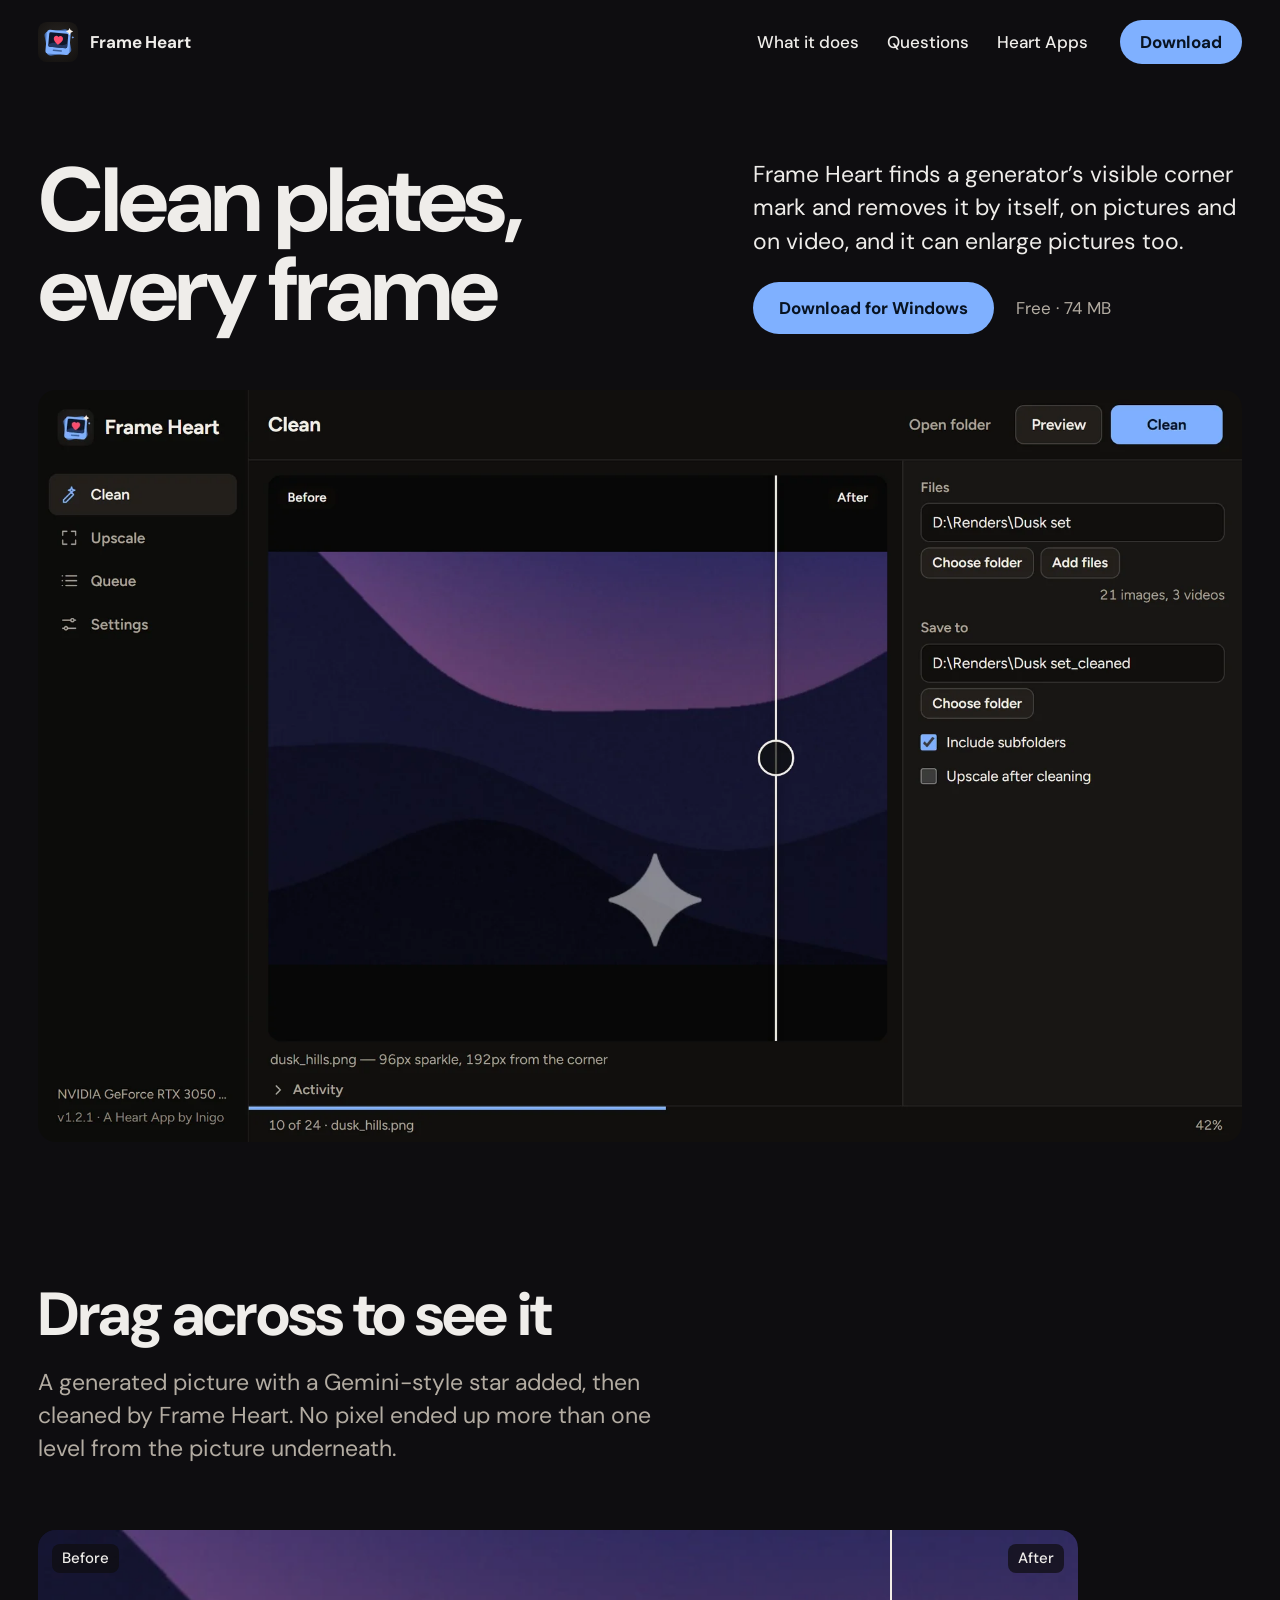
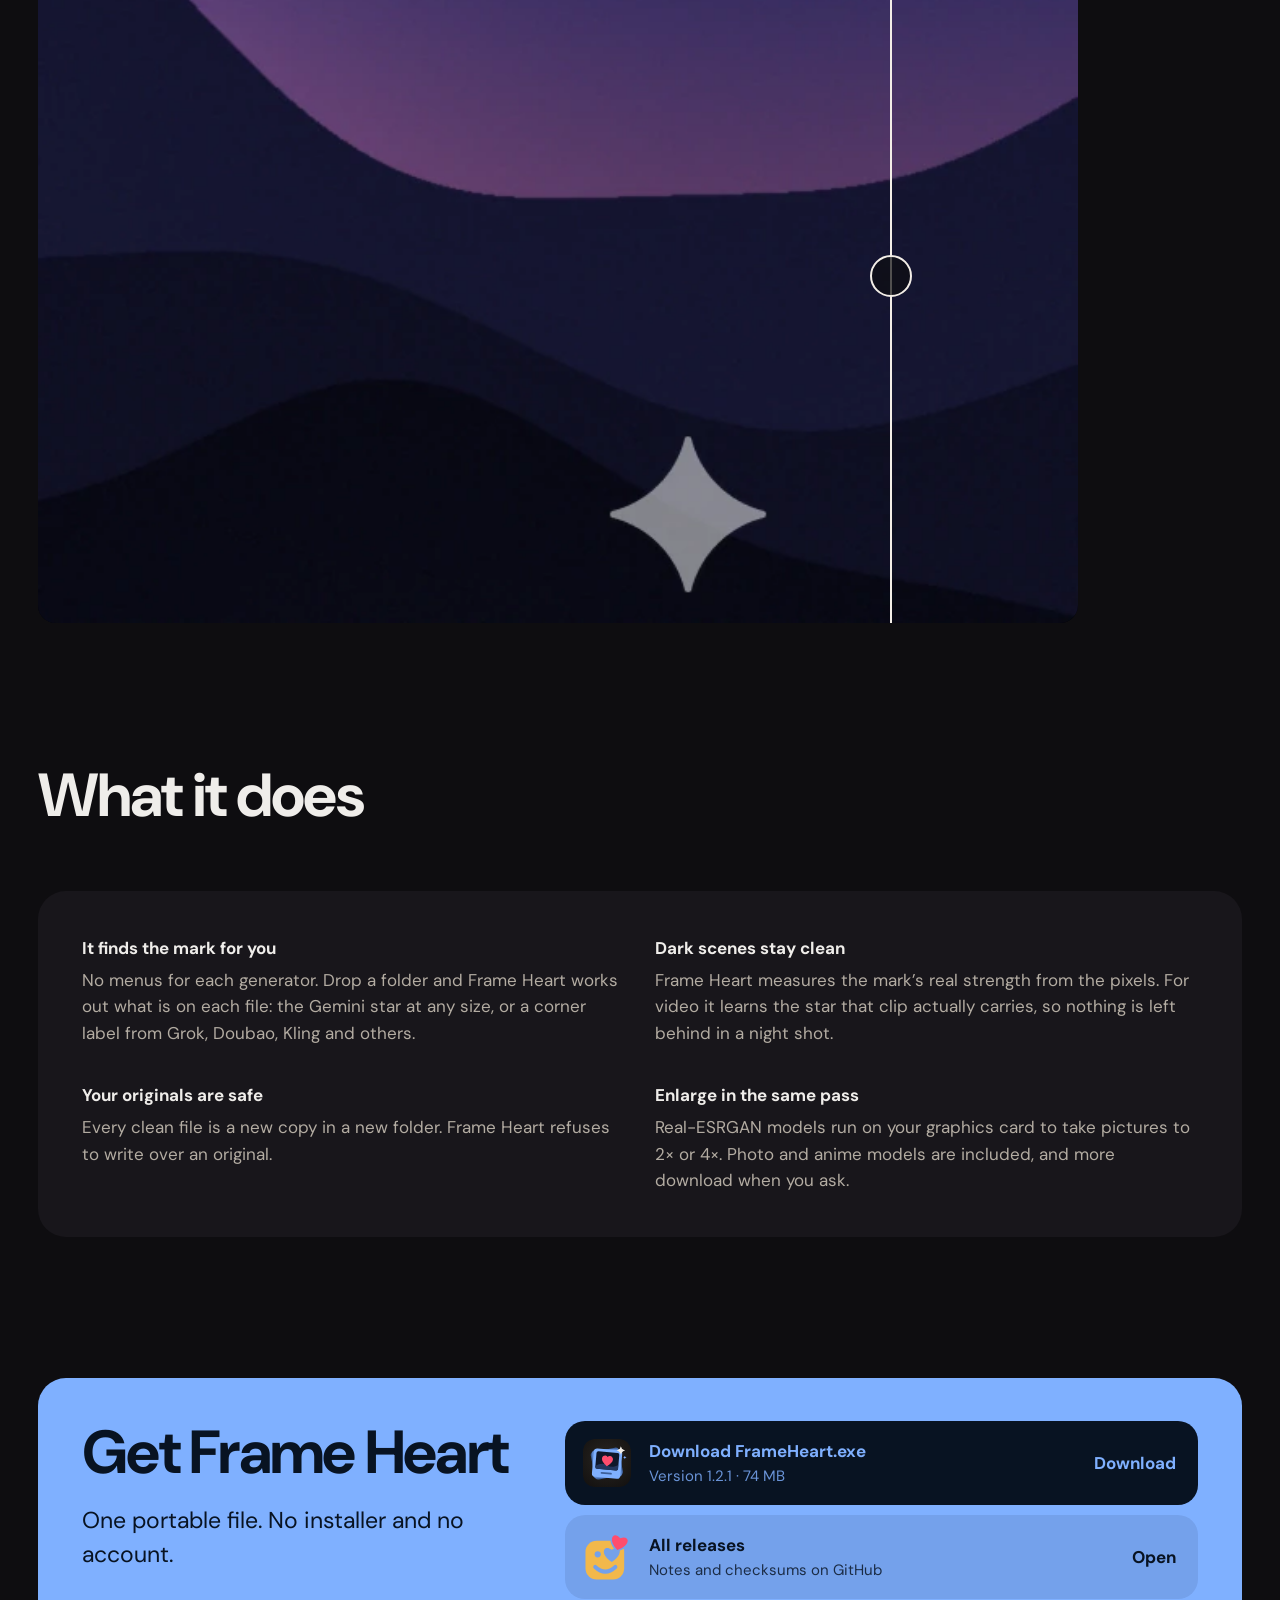
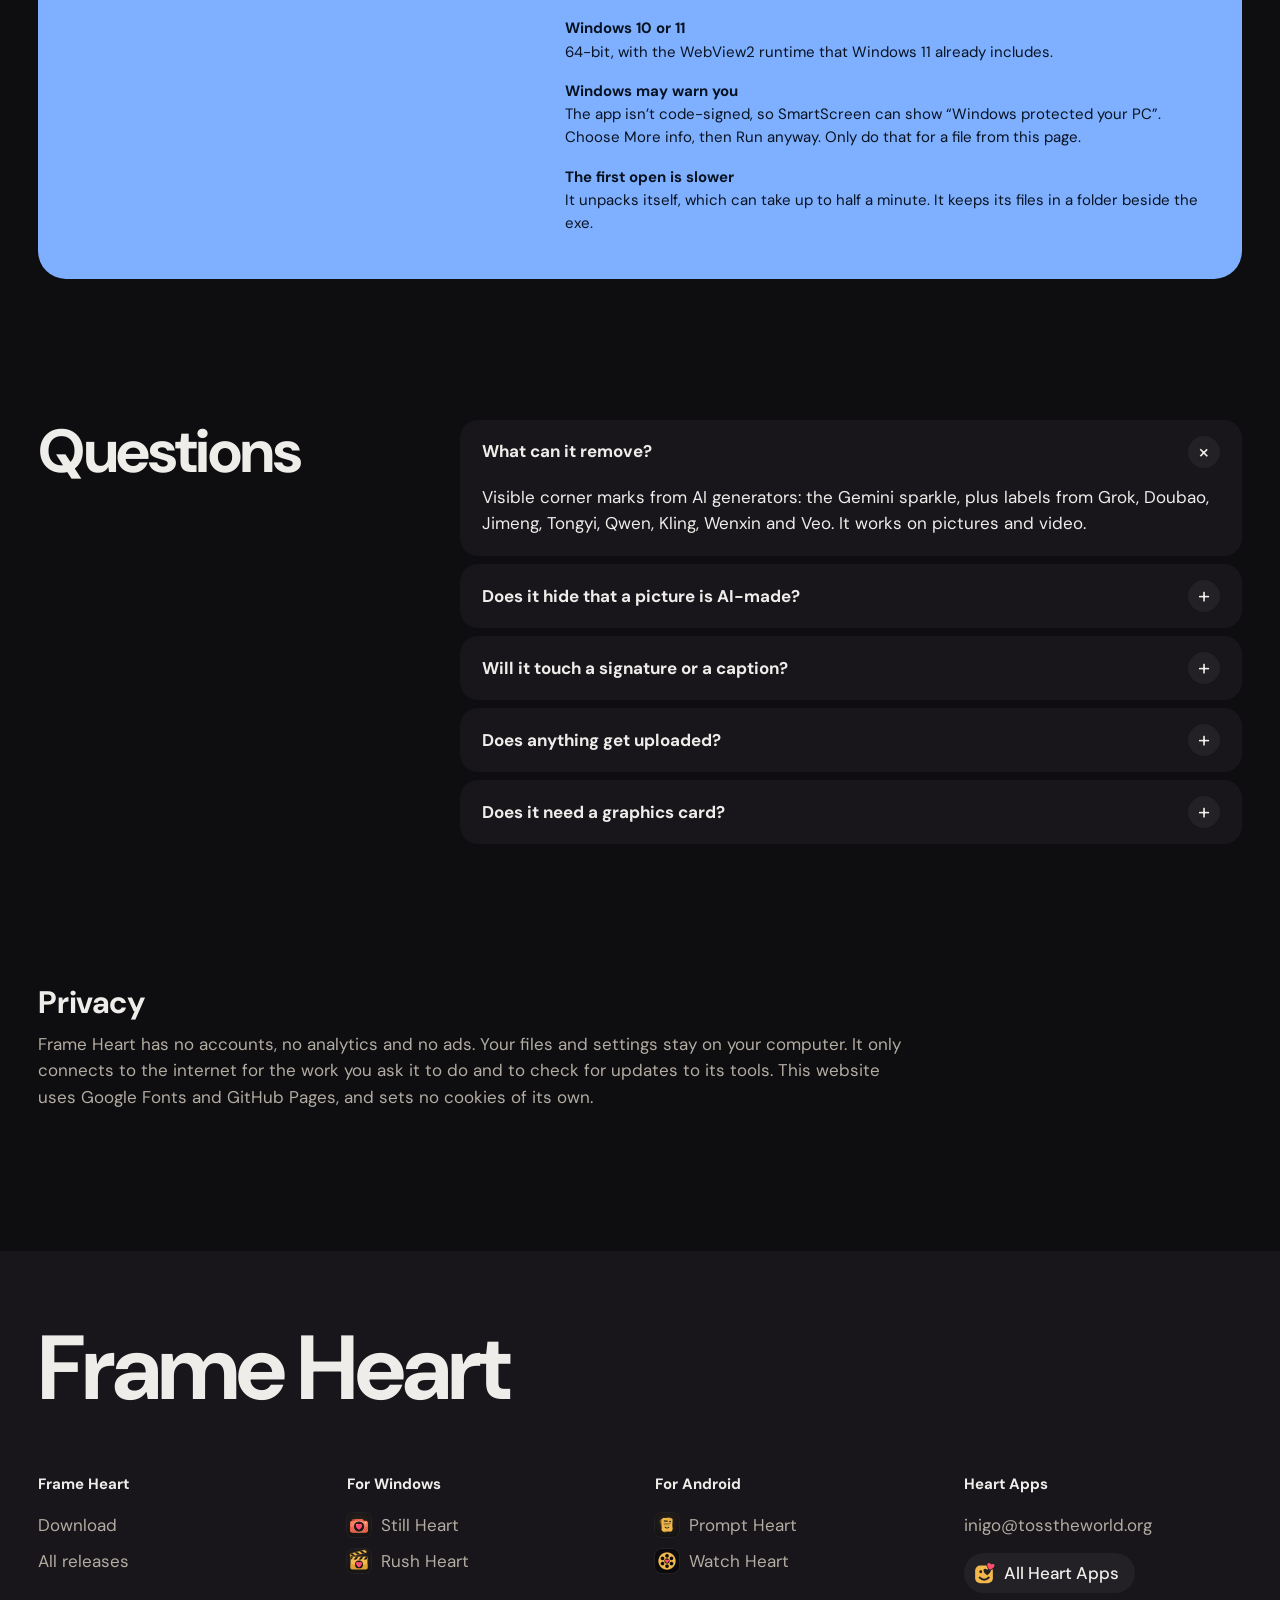
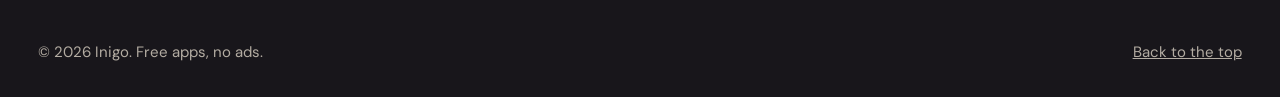
==== index.html @ e8d7b947 "Frame Heart 1.2.1" ====
<!doctype html>
<html lang="en">
<head>
  <meta charset="utf-8">
  <meta name="viewport" content="width=device-width, initial-scale=1">
  <title>Frame Heart · Removes visible corner watermarks from AI images and video.</title>
  <meta name="description" content="Clean corner watermarks off your AI pictures and video. Free for Windows.">
  <meta name="theme-color" content="#0E0D10">
  <meta property="og:title" content="Frame Heart">
  <meta property="og:description" content="Clean corner watermarks off your AI pictures and video. A free Heart App for Windows.">
  <meta property="og:image" content="https://inigo-code.github.io/frame-heart-site/assets/preview.png">
  <meta property="og:image:width" content="1200">
  <meta property="og:image:height" content="630">
  <meta name="twitter:card" content="summary_large_image">
  <link rel="icon" href="assets/frame-heart.svg" type="image/svg+xml">
  <link rel="apple-touch-icon" href="assets/icon-180.png">
  <link rel="preconnect" href="https://fonts.googleapis.com">
  <link rel="preconnect" href="https://fonts.gstatic.com" crossorigin>
  <link href="https://fonts.googleapis.com/css2?family=DM+Sans:opsz,wght@9..40,400;9..40,500;9..40,700&display=swap" rel="stylesheet">
  <link rel="stylesheet" href="heart.css">
  <link rel="stylesheet" href="theme.css">
  <script>document.documentElement.classList.add('js')</script>
</head>
<body>
<main id="top">

  <header class="bar wrap">
    <a class="brand" href="#top" aria-label="Frame Heart, back to top"><img src="assets/frame-heart.svg" width="40" height="40" alt="">Frame Heart</a>
    <nav aria-label="Sections"><a href="#features">What it does</a><a href="#questions">Questions</a><a href="https://inigo-code.github.io/">Heart Apps</a></nav>
    <a class="button button-small" href="#download">Download</a>
  </header>

  <section class="win-hero wrap" aria-labelledby="hero-title">
    <div class="win-hero-text">
      <h1 id="hero-title" class="h1" data-reveal>Clean plates,<br> every frame</h1>
      <p class="lede" data-reveal style="--i:1">Frame Heart finds a generator’s visible corner mark and removes it by itself, on pictures and on video, and it can enlarge pictures too.</p>
      <p class="actions" data-reveal style="--i:2"><a class="button" href="https://github.com/inigo-code/frame-heart-site/releases/latest/download/FrameHeart.exe">Download for Windows</a><span class="soft">Free · 74 MB</span></p>
    </div>
    <figure class="window" data-reveal style="--i:2"><img src="assets/window.webp" width="1860" height="1200" alt="The Frame Heart window: a large before and after viewer, with the file and save settings on the right."></figure>
  </section>

  <section class="section wrap" aria-labelledby="see-title">
    <div class="head">
      <h2 id="see-title" class="h2" data-reveal>Drag across to see it</h2>
      <p class="soft" data-reveal style="--i:1">A generated picture with a Gemini-style star added, then cleaned by Frame Heart. No pixel ended up more than one level from the picture underneath.</p>
    </div>
    <figure class="slider" data-reveal style="--i:2">
      <div class="compare" style="--pos: 82%">
        <img src="assets/demo-after.webp" width="1280" height="854" alt="The same corner after Frame Heart, with no star.">
        <img class="before" src="assets/demo-before.webp" width="1280" height="854" alt="A dusk landscape with a white star mark near the corner.">
        <span class="line" aria-hidden="true"></span>
        <span class="tag left">Before</span><span class="tag right">After</span>
        <input type="range" min="0" max="100" value="82" aria-label="Move between before and after">
      </div>
    </figure>
  </section>

  <section id="features" class="section wrap" aria-labelledby="features-title">
    <div class="head"><h2 id="features-title" class="h2" data-reveal>What it does</h2></div>
    <dl class="more" data-reveal><div data-reveal style="--i:0"><dt>It finds the mark for you</dt><dd>No menus for each generator. Drop a folder and Frame Heart works out what is on each file: the Gemini star at any size, or a corner label from Grok, Doubao, Kling and others.</dd></div><div data-reveal style="--i:1"><dt>Dark scenes stay clean</dt><dd>Frame Heart measures the mark’s real strength from the pixels. For video it learns the star that clip actually carries, so nothing is left behind in a night shot.</dd></div><div data-reveal style="--i:2"><dt>Your originals are safe</dt><dd>Every clean file is a new copy in a new folder. Frame Heart refuses to write over an original.</dd></div><div data-reveal style="--i:3"><dt>Enlarge in the same pass</dt><dd>Real-ESRGAN models run on your graphics card to take pictures to 2× or 4×. Photo and anime models are included, and more download when you ask.</dd></div></dl>
  </section>

  <section id="download" class="section wrap" aria-labelledby="get-title">
    <div class="get" data-reveal>
      <div class="head">
        <h2 id="get-title" class="h2">Get Frame Heart</h2>
        <p>One portable file. No installer and no account.</p>
      </div>
      <div class="ways">
        <a class="way way-main" href="https://github.com/inigo-code/frame-heart-site/releases/latest/download/FrameHeart.exe"><img src="assets/frame-heart.svg" width="48" height="48" alt=""><span><strong>Download FrameHeart.exe</strong><span>Version 1.2.1 · 74 MB</span></span><span class="go">Download</span></a>
        <a class="way" href="https://github.com/inigo-code/frame-heart-site/releases"><img src="assets/heart-apps.svg" width="48" height="48" alt=""><span><strong>All releases</strong><span>Notes and checksums on GitHub</span></span><span class="go">Open</span></a>
        <div class="notes">
          <p><strong>Windows 10 or 11</strong>64-bit, with the WebView2 runtime that Windows 11 already includes.</p>
          <p><strong>Windows may warn you</strong>The app isn’t code-signed, so SmartScreen can show “Windows protected your PC”. Choose More info, then Run anyway. Only do that for a file from this page.</p>
          <p><strong>The first open is slower</strong>It unpacks itself, which can take up to half a minute. It keeps its files in a folder beside the exe.</p>
        </div>
      </div>
    </div>
  </section>

  <section id="questions" class="section wrap" aria-labelledby="faq-title">
    <div class="faq">
      <div class="head"><h2 id="faq-title" class="h2" data-reveal>Questions</h2></div>
      <div class="faq-list" data-reveal style="--i:1"><details name="faq" open><summary>What can it remove?</summary><p>Visible corner marks from AI generators: the Gemini sparkle, plus labels from Grok, Doubao, Jimeng, Tongyi, Qwen, Kling, Wenxin and Veo. It works on pictures and video.</p></details><details name="faq"><summary>Does it hide that a picture is AI-made?</summary><p>No. It removes the visible mark only. Invisible marks such as SynthID stay in the file. Please use Frame Heart on work you made or have the right to edit, and be open about AI work where that matters.</p></details><details name="faq"><summary>Will it touch a signature or a caption?</summary><p>It looks for see-through labels placed tight in a corner. Solid text, and text further in, is left alone. Very occasionally a label can be missed, or a see-through signature in the corner can look like one, so check your files with Preview.</p></details><details name="faq"><summary>Does anything get uploaded?</summary><p>No. Everything runs on your computer. Frame Heart only goes online when you ask it to download a model or FFmpeg.</p></details><details name="faq"><summary>Does it need a graphics card?</summary><p>Removing a mark doesn’t. Upscaling is much faster with one, and it can run on the processor if you choose CPU in Settings.</p></details></div>
    </div>
  </section>

  <section class="section wrap privacy" aria-labelledby="privacy-title">
    <h2 id="privacy-title" class="h3" data-reveal>Privacy</h2>
    <p class="soft" data-reveal style="--i:1">Frame Heart has no accounts, no analytics and no ads. Your files and settings stay on your computer. It only connects to the internet for the work you ask it to do and to check for updates to its tools. This website uses Google Fonts and GitHub Pages, and sets no cookies of its own.</p>
  </section>
</main>

<footer class="foot">
  <div class="wrap">
    <p class="foot-name" aria-hidden="true">Frame Heart</p>
    <div class="foot-cols">
      <nav aria-label="Frame Heart"><h2>Frame Heart</h2><a href="https://github.com/inigo-code/frame-heart-site/releases/latest/download/FrameHeart.exe">Download</a><a href="https://github.com/inigo-code/frame-heart-site/releases">All releases</a></nav>
      <nav aria-label="For Windows"><h2>For Windows</h2><a class="to-app" href="https://inigo-code.github.io/still-heart-site/"><img src="assets/still-heart.svg" width="24" height="24" alt="">Still Heart</a><a class="to-app" href="https://inigo-code.github.io/rush-heart-site/"><img src="assets/rush-heart.svg" width="24" height="24" alt="">Rush Heart</a></nav>
      <nav aria-label="For Android"><h2>For Android</h2><a class="to-app" href="https://inigo-code.github.io/prompt-heart-site/"><img src="assets/prompt-heart.png" width="24" height="24" alt="">Prompt Heart</a><a class="to-app" href="https://inigo-code.github.io/watch-heart-site/"><img src="assets/watch-heart.png" width="24" height="24" alt="">Watch Heart</a></nav>
      <nav aria-label="Heart Apps"><h2>Heart Apps</h2><a href="mailto:inigo@tosstheworld.org?subject=Frame%20Heart">inigo@tosstheworld.org</a><a class="to-home" href="https://inigo-code.github.io/"><img src="assets/heart-apps.svg" width="22" height="22" alt="">All Heart Apps</a></nav>
    </div>
    <div class="foot-last"><p>© 2026 Inigo. Free apps, no ads.</p><a href="#top">Back to the top</a></div>
  </div>
</footer>

<script src="heart.js" defer></script>
<script src="site.js" defer></script>
</body>
</html>
---- heart.css ----
/* Heart: the shared layout of the Heart Apps sites. Each site sets its own colours and faces in
   its theme file; everything here reads only the tokens below. */

:root {
  --bg: #0E0D10;
  --surface: #18161B;
  --surface-2: #232026;
  --ink: #EFEDEA;
  --muted: #B3ACA2;
  --accent: #F2B84B;
  --accent-ink: #121110;
  --accent-hover: #F6C76E;
  --field: var(--accent);
  --field-ink: var(--accent-ink);
  --font-display: 'DM Sans', system-ui, sans-serif;
  --font-text: 'DM Sans', system-ui, sans-serif;
  --display-weight: 700;
  --display-track: -0.035em;
  --display-case: none;
  --s-small: 0.9375rem;
  --s-body: 1.0625rem;
  --s-lede: clamp(1.1875rem, 1rem + 0.6vw, 1.4375rem);
  --s-head: clamp(1.5rem, 1.15rem + 1vw, 2rem);
  --s-h2: clamp(2.25rem, 1.4rem + 3vw, 4rem);
  --s-h1: clamp(2.75rem, 1.2rem + 5.6vw, 6.25rem);
  --margin: clamp(1rem, 3vw, 2.5rem);
  --max: 1240px;
  --gap: clamp(1rem, 2.4vw, 2rem);
  --section: clamp(6rem, 11vw, 10rem);
  --radius: 28px;
  --ease-out: cubic-bezier(0.22, 1, 0.36, 1);
}

*, *::before, *::after { box-sizing: border-box; }
html { -webkit-text-size-adjust: 100%; scroll-behavior: smooth; scroll-padding-top: 24px; }
body { margin: 0; background: var(--bg); color: var(--ink); font: 400 var(--s-body)/1.55 var(--font-text); -webkit-font-smoothing: antialiased; text-rendering: optimizeLegibility; }
img { display: block; max-width: 100%; height: auto; }
a { color: inherit; }
h1, h2, h3, p, ul, ol, dl, dd, figure { margin: 0; }
ul, ol { padding: 0; list-style: none; }
button { font: inherit; color: inherit; background: none; border: 0; padding: 0; cursor: pointer; }
:focus-visible { outline: 3px solid var(--accent); outline-offset: 3px; border-radius: 6px; }
::selection { background: var(--accent); color: var(--accent-ink); }
.nums { font-variant-numeric: tabular-nums; }
.visually-hidden { position: absolute; width: 1px; height: 1px; overflow: hidden; clip-path: inset(50%); white-space: nowrap; }

.wrap { width: 100%; max-width: calc(var(--max) + 2 * var(--margin)); margin-inline: auto; padding-inline: var(--margin); }
.section { padding-block: var(--section) 0; }

/* ---------- type ---------- */
.h1, .h2, .h3 { font-family: var(--font-display); font-weight: var(--display-weight); text-transform: var(--display-case); text-wrap: balance; }
.h1 { font-size: var(--s-h1); line-height: 0.98; letter-spacing: var(--display-track); }
.h2 { font-size: var(--s-h2); line-height: 1.04; letter-spacing: calc(var(--display-track) * 0.8); }
.h3 { font-size: var(--s-head); line-height: 1.15; letter-spacing: calc(var(--display-track) * 0.4); }
.lede { font-size: var(--s-lede); line-height: 1.45; max-width: 34ch; }
.soft { color: var(--muted); }
.copy p + p { margin-top: 0.9em; }
.head { display: grid; gap: 20px; max-width: 46rem; margin-bottom: clamp(2.5rem, 5vw, 4rem); }
.head p { font-size: var(--s-lede); line-height: 1.45; max-width: 40ch; }

/* ---------- controls ---------- */
.button { display: inline-flex; align-items: center; justify-content: center; gap: 10px; min-height: 52px; padding: 0 26px; border-radius: 999px; background: var(--accent); color: var(--accent-ink); font-weight: 700; text-decoration: none; transition: transform 140ms var(--ease-out), background-color 180ms ease; }
.button:active { transform: scale(0.96); }
.button-tone { background: var(--surface-2); color: var(--ink); }
.button-small { min-height: 44px; padding: 0 20px; }
.link { text-decoration: underline; text-decoration-thickness: 2px; text-underline-offset: 0.22em; text-decoration-color: color-mix(in srgb, currentColor 35%, transparent); transition: text-decoration-color 180ms ease; }
@media (hover: hover) and (pointer: fine) {
  .button:hover { background: var(--accent-hover); }
  .button-tone:hover { background: color-mix(in srgb, var(--surface-2) 70%, var(--ink) 12%); }
  .link:hover { text-decoration-color: currentColor; }
}
.actions { display: flex; flex-wrap: wrap; align-items: center; gap: 14px 22px; }

/* ---------- the bar ---------- */
.bar { display: flex; align-items: center; gap: 24px; min-height: 84px; }
.brand { display: inline-flex; align-items: center; gap: 12px; font-family: var(--font-display); font-weight: var(--display-weight); font-size: var(--s-body); text-transform: var(--display-case); text-decoration: none; letter-spacing: -0.01em; }
.brand img { width: 40px; height: 40px; border-radius: 11px; }
.bar nav { display: flex; gap: 28px; margin-left: auto; }
.bar nav + .button { margin-left: 8px; }
.bar nav a { text-decoration: none; font-weight: 500; transition: color 180ms ease; }
.bar nav a:hover { color: var(--accent); }

/* ---------- the hero ---------- */
.hero { display: grid; grid-template-columns: minmax(0, 7fr) minmax(0, 5fr); gap: var(--gap); align-items: center; padding-block: clamp(2rem, 6vw, 5rem) 0; }
.hero-text { display: grid; gap: 32px; align-content: center; }
.hero-text .lede { max-width: 30ch; }
.facts { display: flex; flex-wrap: wrap; gap: 6px 22px; color: var(--muted); font-size: var(--s-small); }
.facts li { display: inline-flex; align-items: center; gap: 8px; }
.facts li::before { content: ''; width: 7px; height: 7px; border-radius: 50%; background: var(--accent); }
.hero-media { display: grid; justify-items: center; }

/* A phone: the screen in a plain bezel, a step in tone, no shadow. */
.phone { width: min(100%, 310px); padding: 10px; border-radius: 46px; background: var(--surface-2); }
.phone img { width: 100%; border-radius: 37px; background: var(--surface); }
.hero .phone { width: min(100%, 360px); }

/* ---------- feature rows: words on one side, one screen on the other ---------- */
.rows { display: grid; gap: clamp(4rem, 9vw, 8rem); }
.row { display: grid; grid-template-columns: minmax(0, 1fr) minmax(0, 1fr); gap: var(--gap); align-items: center; }
.row-media { display: grid; justify-items: center; padding-block: clamp(2rem, 4vw, 3.5rem); border-radius: var(--radius); background: var(--surface); }
.row:nth-child(even) .row-media { order: -1; }
.row-text { display: grid; gap: 22px; max-width: 32rem; }
.row:nth-child(odd) .row-text { padding-right: clamp(0px, 3vw, 3rem); }
.row:nth-child(even) .row-text { justify-self: end; }
.ticks { display: grid; gap: 10px; }
.ticks li { position: relative; padding-left: 30px; }
.ticks li::before { content: ''; position: absolute; left: 2px; top: 0.42em; width: 14px; height: 8px; border-left: 2.5px solid var(--accent); border-bottom: 2.5px solid var(--accent); transform: rotate(-45deg); }

/* ---------- everything else: a plain list in columns ---------- */
.more { display: grid; grid-template-columns: repeat(3, minmax(0, 1fr)); gap: 36px var(--gap); padding: clamp(2rem, 3.4vw, 3rem); border-radius: var(--radius); background: var(--surface); }
.more div { display: grid; gap: 6px; align-content: start; }
.more dt { font-weight: 700; }
.more dd { color: var(--muted); }

/* ---------- get it: the one field of colour ---------- */
.get { display: grid; grid-template-columns: minmax(0, 5fr) minmax(0, 7fr); gap: var(--gap); padding: clamp(2rem, 3.4vw, 3rem); border-radius: var(--radius); background: var(--field); color: var(--field-ink); }
.get .head { margin: 0; align-content: start; }
.get .head p { color: inherit; }
.ways { display: grid; gap: 10px; align-content: start; }
.way { display: grid; grid-template-columns: 48px minmax(0, 1fr) auto; gap: 18px; align-items: center; min-height: 84px; padding: 14px 22px 14px 18px; border-radius: 20px; background: color-mix(in srgb, var(--field-ink) 9%, transparent); text-decoration: none; transition: background-color 180ms ease, transform 140ms var(--ease-out); }
.way:active { transform: scale(0.985); }
.way img { width: 48px; height: 48px; border-radius: 12px; }
.way strong { display: block; }
.way span span { display: block; font-size: var(--s-small); opacity: 0.82; }
.way .go { font-weight: 700; white-space: nowrap; }
.way-main { background: var(--field-ink); color: var(--field); }
@media (hover: hover) and (pointer: fine) {
  .way:hover { background: color-mix(in srgb, var(--field-ink) 16%, transparent); }
  .way-main:hover { background: color-mix(in srgb, var(--field-ink) 88%, var(--field)); }
}

/* ---------- questions ---------- */
.faq { display: grid; grid-template-columns: minmax(0, 4fr) minmax(0, 8fr); gap: var(--gap); }
.faq .head { align-content: start; margin: 0; }
.faq-list { display: grid; gap: 8px; }
.faq-list details { border-radius: 18px; background: var(--surface); transition: background-color 180ms ease; }
.faq-list summary { display: flex; justify-content: space-between; align-items: center; gap: 16px; min-height: 64px; padding: 16px 22px; font-weight: 700; cursor: pointer; list-style: none; }
.faq-list summary::-webkit-details-marker { display: none; }
.faq-list summary::after { content: '+'; flex: none; display: grid; place-items: center; width: 32px; height: 32px; border-radius: 50%; background: var(--surface-2); font-weight: 400; font-size: 1.375rem; line-height: 1; transition: transform 240ms var(--ease-out); }
.faq-list details[open] summary::after { transform: rotate(45deg); }
.faq-list details p { padding: 0 22px 20px; max-width: 72ch; }
@media (hover: hover) and (pointer: fine) { .faq-list details:not([open]):hover { background: var(--surface-2); } }

/* ---------- note from the maker ---------- */
.note { display: grid; grid-template-columns: minmax(0, 4fr) minmax(0, 8fr); gap: var(--gap); }
.note .copy { font-size: var(--s-lede); line-height: 1.5; max-width: 40ch; }
.note .actions { margin-top: 28px; }

/* ---------- footer ---------- */
.foot { margin-top: var(--section); padding-block: clamp(3rem, 6vw, 5rem) 32px; background: var(--surface); }
.foot-name { font-family: var(--font-display); font-weight: var(--display-weight); text-transform: var(--display-case); font-size: var(--s-h1); line-height: 0.9; letter-spacing: var(--display-track); white-space: nowrap; }
.foot-cols { display: grid; grid-template-columns: repeat(4, minmax(0, 1fr)); gap: 28px var(--gap); margin-top: clamp(2.5rem, 5vw, 4rem); }
.foot-cols h2 { font-size: var(--s-small); font-weight: 700; margin-bottom: 10px; }
.foot-cols a { display: block; overflow-wrap: anywhere; padding-block: 5px; text-decoration: none; color: var(--muted); transition: color 180ms ease; }
.foot-cols a:hover { color: var(--ink); }
/* Links to the other apps carry their icons. The link home to Heart Apps is a chip, its mark and name on one line. */
.foot-cols .to-app { display: flex; align-items: center; gap: 10px; }
/* The icons are dark tiles; the ring keeps their edge visible on a dark footer. */
.foot-cols .to-app img { flex: none; width: 24px; height: 24px; border-radius: 7px; box-shadow: 0 0 0 1px var(--surface-2); }
.foot-cols .to-home { display: inline-flex; align-items: center; gap: 8px; margin-top: 10px; padding: 7px 16px 7px 10px; border-radius: 999px; background: var(--surface-2); color: var(--ink); font-weight: 500; white-space: nowrap; }
.foot-cols .to-home img { flex: none; width: 22px; height: 22px; }
.foot-last { display: flex; flex-wrap: wrap; justify-content: space-between; gap: 12px; margin-top: 48px; color: var(--muted); font-size: var(--s-small); }

/* ---------- entrance: each part rises once as it arrives; nothing waits on the script ---------- */
.js [data-reveal] { opacity: 0; transform: translateY(24px); transition: opacity 700ms var(--ease-out), transform 700ms var(--ease-out); transition-delay: calc(var(--i, 0) * 80ms); }
.js [data-reveal].is-in { opacity: 1; transform: none; }
.phone img { transition: transform 900ms var(--ease-out); }
.js .phone[data-reveal] img { transform: scale(1.04); }
.js .phone[data-reveal].is-in img { transform: none; }
@media (prefers-reduced-motion: reduce) {
  html { scroll-behavior: auto; }
  .js [data-reveal], .js .phone[data-reveal] img { opacity: 1; transform: none; transition: none; }
  .button, .way { transition: none; }
}

/* ---------- tablet ---------- */
@media (max-width: 960px) {
  .hero { grid-template-columns: minmax(0, 1fr) minmax(0, 0.8fr); }
  .more { grid-template-columns: repeat(2, minmax(0, 1fr)); }
  .get, .faq, .note { grid-template-columns: 1fr; gap: 32px; }
  .foot-cols { grid-template-columns: repeat(2, minmax(0, 1fr)); }
}

/* ---------- phone: its own composition, one column ---------- */
@media (max-width: 680px) {
  .bar { min-height: 68px; gap: 12px; }
  .bar nav { display: none; }
  .bar .button { margin-left: auto; }
  .hero { grid-template-columns: 1fr; gap: 48px; padding-top: 16px; }
  .hero-text { gap: 24px; }
  .hero .phone { width: min(78%, 320px); }
  .row { grid-template-columns: 1fr; gap: 28px; }
  .row .row-media, .row:nth-child(even) .row-media { order: 0; }
  .row:nth-child(even) .row-text { justify-self: start; }
  .row-text { padding: 0 !important; }
  .row .phone { width: min(74%, 290px); }
  .more { grid-template-columns: 1fr; gap: 24px; padding: 28px 22px; }
  .get { padding: 28px 18px; }
  .way { grid-template-columns: 40px minmax(0, 1fr); padding: 14px 16px; }
  .way img { width: 40px; height: 40px; }
  .way .go { display: none; }
  .foot-cols { grid-template-columns: 1fr; }
}
---- theme.css ----
/* Frame Heart: a Heart App for Windows. The layout is heart.css; this adds the colour and the window. */
:root { --accent: #7fb0ff; --accent-ink: #081322; --accent-hover: #a2c6ff; --field: #7fb0ff; --field-ink: #081322; }
.brand img { border-radius: 0; }
.win-hero { display: grid; gap: clamp(2rem, 5vw, 3.5rem); padding-block: clamp(2rem, 6vw, 4.5rem) 0; }
.win-hero-text { display: grid; grid-template-columns: minmax(0, 7fr) minmax(0, 5fr); gap: 22px var(--gap); align-items: end; }
.win-hero-text .h1 { grid-row: span 2; }
.win-hero-text .lede { max-width: 34ch; }
.window { overflow: hidden; border-radius: 18px; background: var(--surface-2); }
.window img { width: 100%; }
.more { grid-template-columns: repeat(2, minmax(0, 1fr)); }
.slider { max-width: 1040px; }
.compare { position: relative; overflow: hidden; border-radius: 18px; aspect-ratio: 3 / 2; background: #000; touch-action: pan-y; }
.compare img { position: absolute; inset: 0; width: 100%; height: 100%; object-fit: cover; }
.compare .before { clip-path: inset(0 calc(100% - var(--pos)) 0 0); }
.compare .line { position: absolute; top: 0; bottom: 0; left: var(--pos); width: 2px; margin-left: -1px; background: #F3EEE7; pointer-events: none; }
.compare .line::after { content: ""; position: absolute; top: 50%; left: 50%; width: 42px; height: 42px; border: 2px solid #F3EEE7; border-radius: 50%; transform: translate(-50%, -50%); background: rgba(14, 13, 16, 0.7); }
.compare .tag { position: absolute; top: 14px; padding: 3px 10px; border-radius: 8px; background: rgba(14, 13, 16, 0.72); font-size: var(--s-small); font-weight: 500; pointer-events: none; }
.compare .tag.left { left: 14px; }
.compare .tag.right { right: 14px; }
.compare input { position: absolute; inset: 0; width: 100%; height: 100%; margin: 0; opacity: 0; cursor: ew-resize; }
.notes { display: grid; gap: 16px; margin-top: 8px; font-size: var(--s-small); }
.notes strong { display: block; }
.privacy { display: grid; gap: 10px; }
.privacy p { max-width: 54rem; }
@media (max-width: 960px) {
  .win-hero-text { grid-template-columns: 1fr; }
  .win-hero-text .h1 { grid-row: auto; }
}
@media (max-width: 680px) {
  .more { grid-template-columns: 1fr; }
}
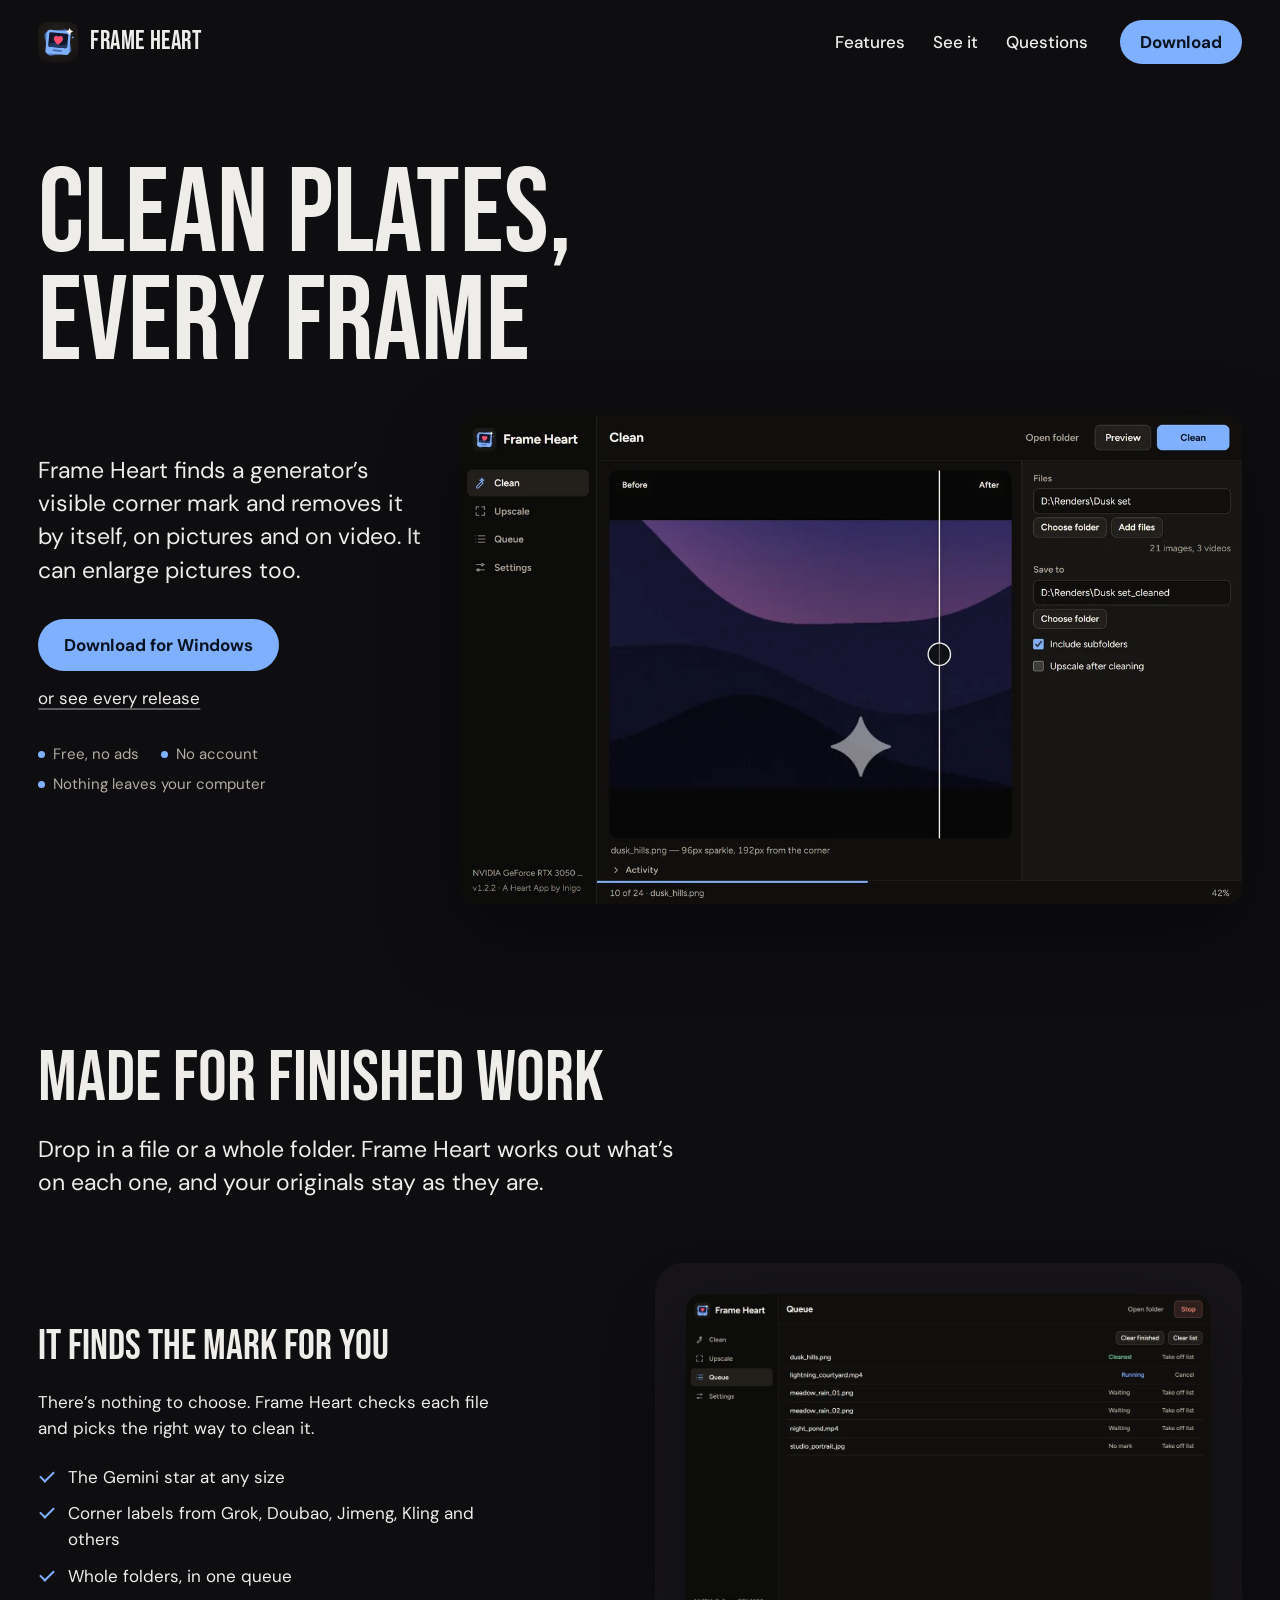
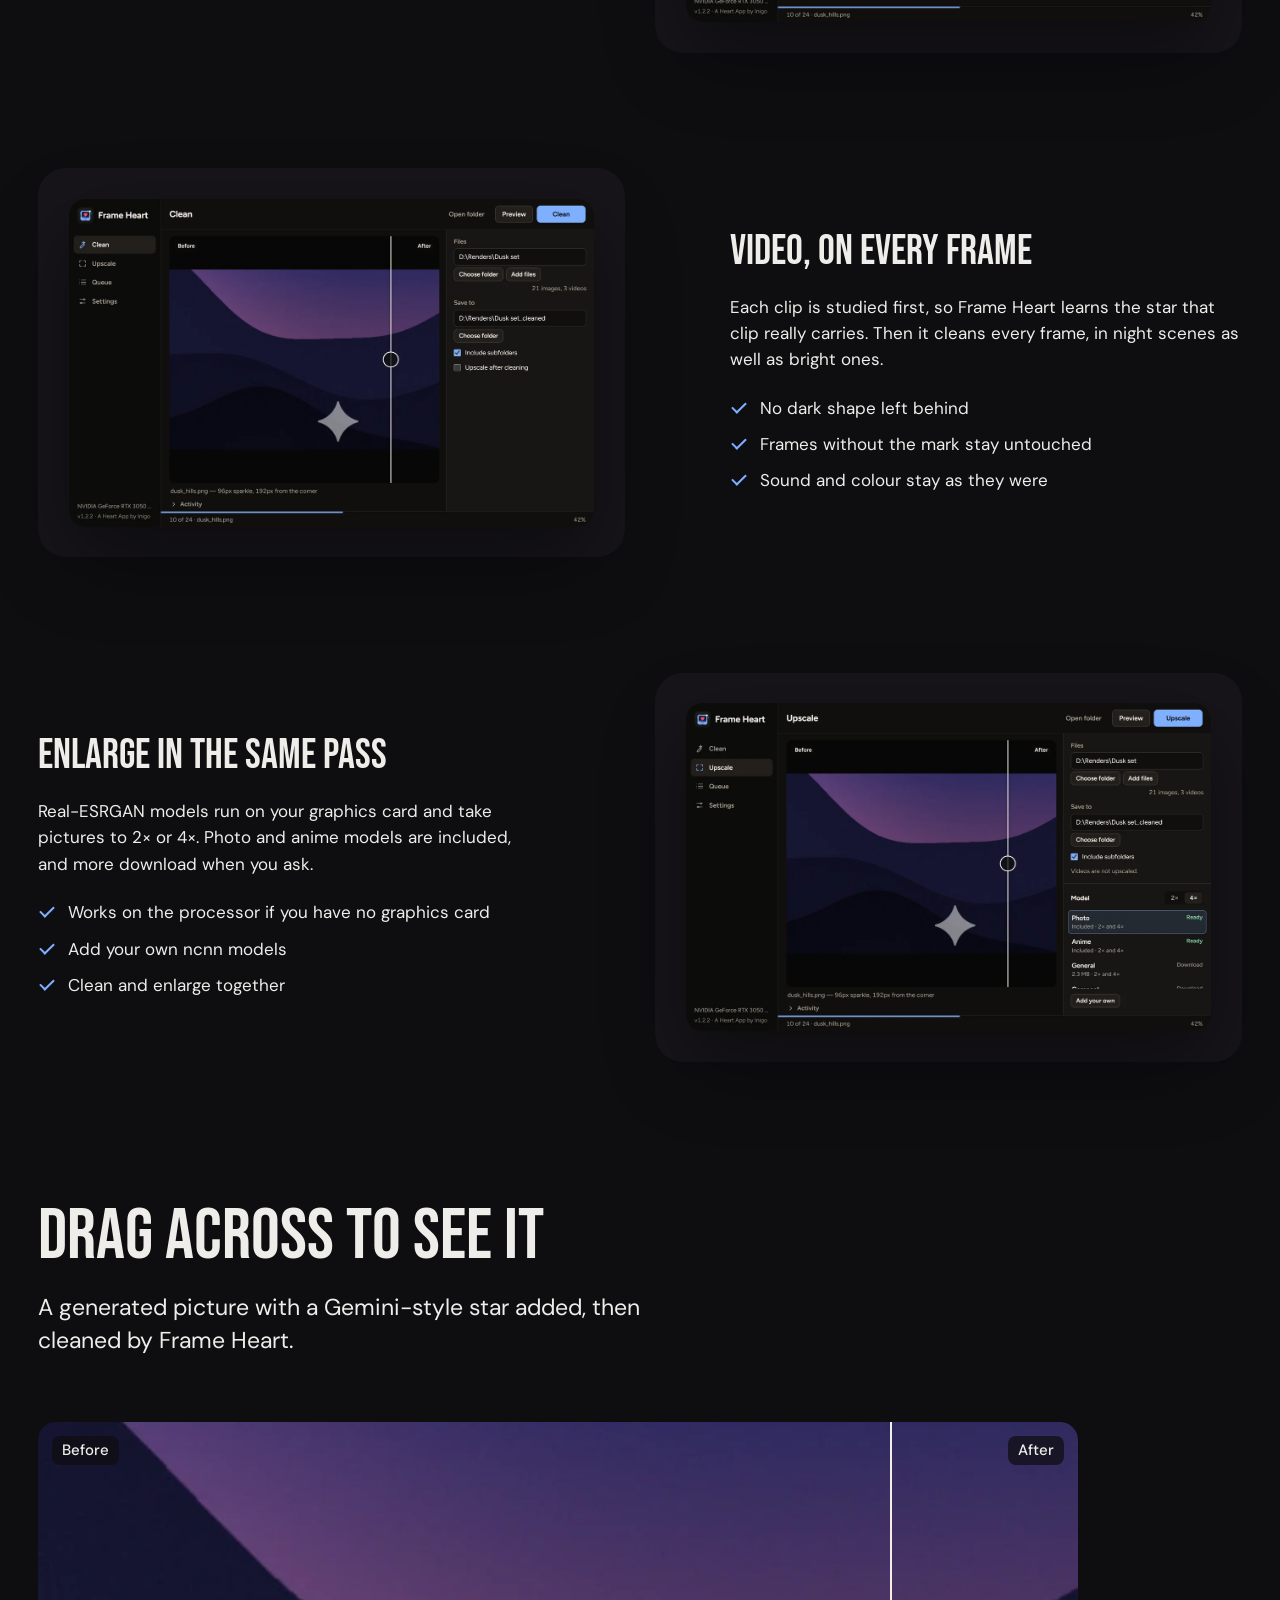
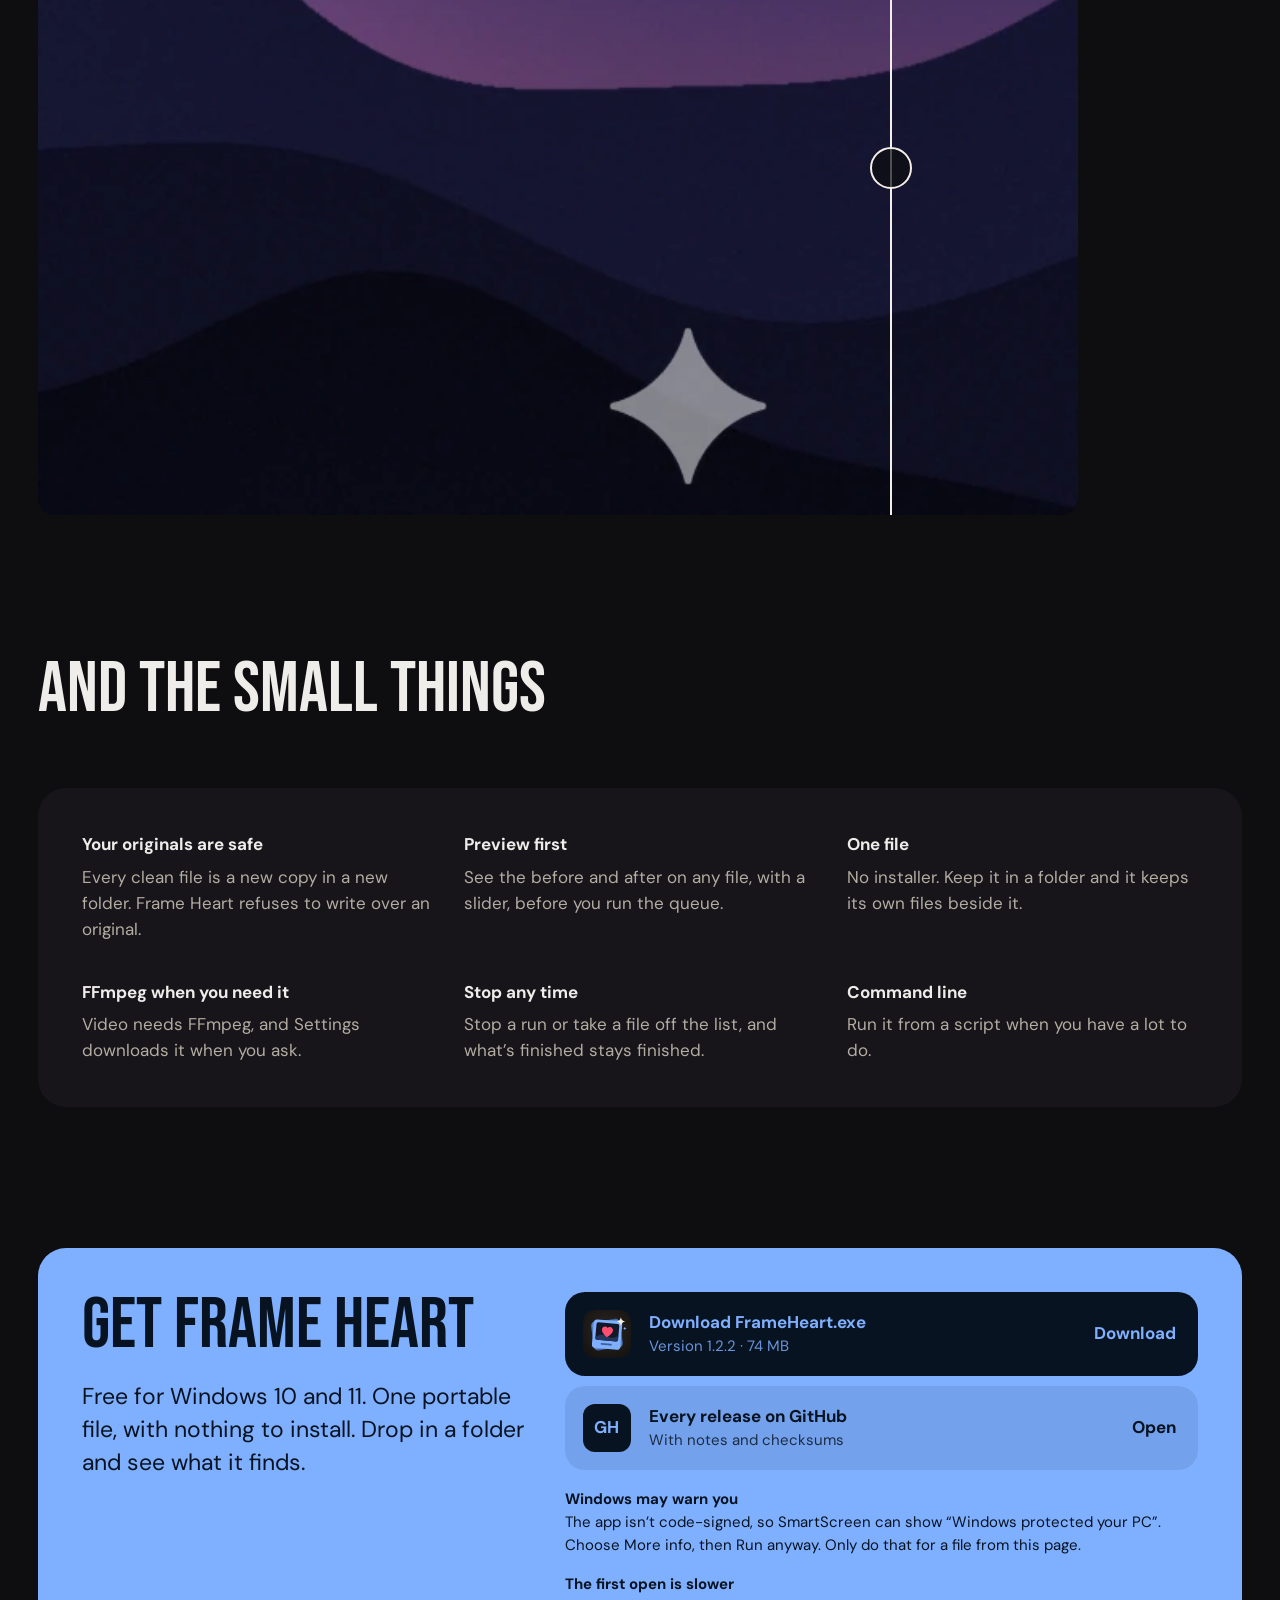
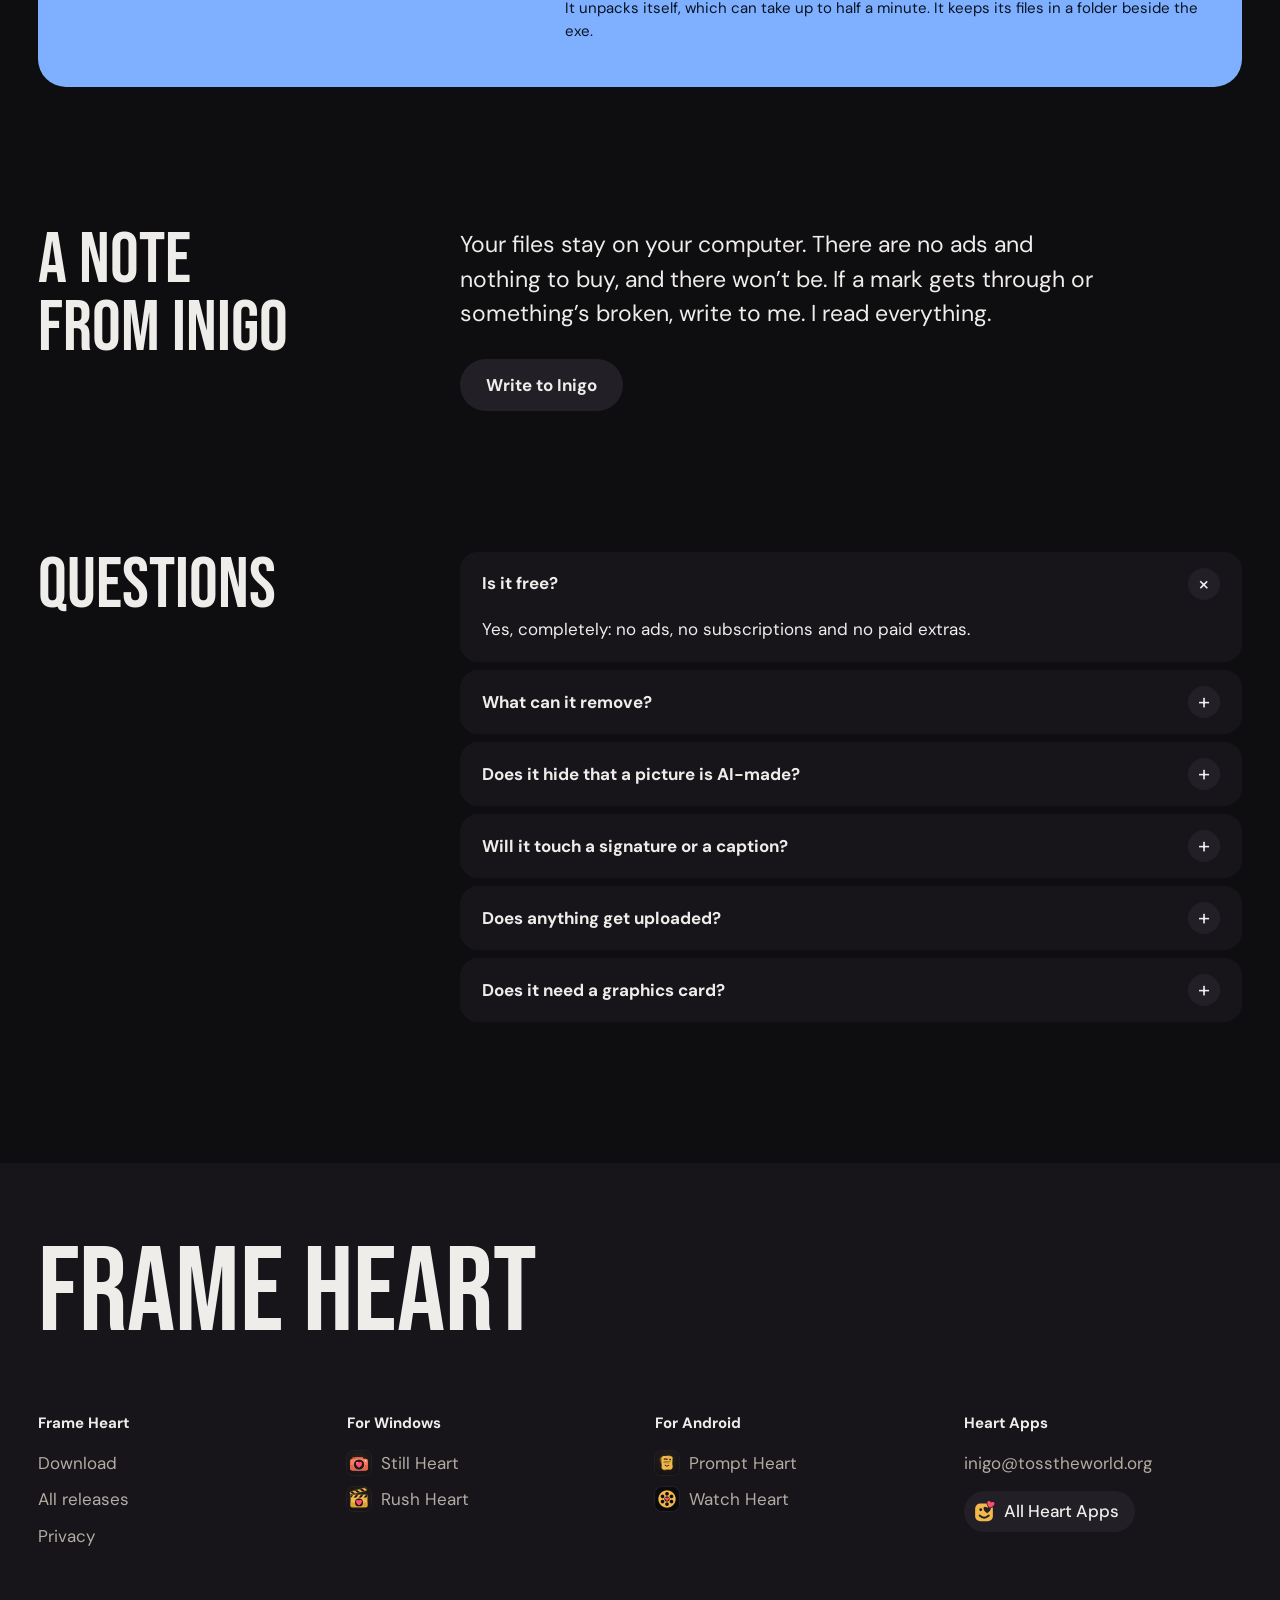
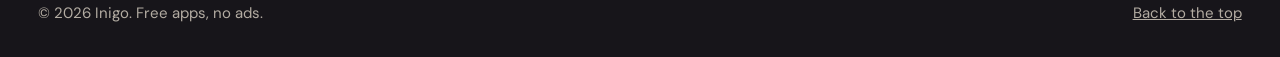
==== commit 1614c944: "Frame Heart 1.2.2: laid out like the other Heart Apps" ====
--- a/index.html
+++ b/index.html
@@ -3,7 +3,7 @@
 <head>
   <meta charset="utf-8">
   <meta name="viewport" content="width=device-width, initial-scale=1">
-  <title>Frame Heart · Removes visible corner watermarks from AI images and video.</title>
+  <title>Frame Heart · Clean visible corner marks off AI pictures and video</title>
   <meta name="description" content="Clean corner watermarks off your AI pictures and video. Free for Windows.">
   <meta name="theme-color" content="#0E0D10">
   <meta property="og:title" content="Frame Heart">
@@ -16,7 +16,7 @@
   <link rel="apple-touch-icon" href="assets/icon-180.png">
   <link rel="preconnect" href="https://fonts.googleapis.com">
   <link rel="preconnect" href="https://fonts.gstatic.com" crossorigin>
-  <link href="https://fonts.googleapis.com/css2?family=DM+Sans:opsz,wght@9..40,400;9..40,500;9..40,700&display=swap" rel="stylesheet">
+  <link href="https://fonts.googleapis.com/css2?family=Bebas+Neue&family=DM+Sans:opsz,wght@9..40,400;9..40,500;9..40,700&display=swap" rel="stylesheet">
   <link rel="stylesheet" href="heart.css">
   <link rel="stylesheet" href="theme.css">
   <script>document.documentElement.classList.add('js')</script>
@@ -26,28 +26,69 @@
 
   <header class="bar wrap">
     <a class="brand" href="#top" aria-label="Frame Heart, back to top"><img src="assets/frame-heart.svg" width="40" height="40" alt="">Frame Heart</a>
-    <nav aria-label="Sections"><a href="#features">What it does</a><a href="#questions">Questions</a><a href="https://inigo-code.github.io/">Heart Apps</a></nav>
-    <a class="button button-small" href="#download">Download</a>
+    <nav aria-label="Sections"><a href="#features">Features</a><a href="#see">See it</a><a href="#questions">Questions</a></nav>
+    <a class="button button-small" href="#get">Download</a>
   </header>
 
-  <section class="win-hero wrap" aria-labelledby="hero-title">
-    <div class="win-hero-text">
+  <!-- The headline across the page, then the words beside the window -->
+  <section class="hero wrap" aria-labelledby="hero-title">
+    <div class="hero-text">
       <h1 id="hero-title" class="h1" data-reveal>Clean plates,<br> every frame</h1>
-      <p class="lede" data-reveal style="--i:1">Frame Heart finds a generator’s visible corner mark and removes it by itself, on pictures and on video, and it can enlarge pictures too.</p>
-      <p class="actions" data-reveal style="--i:2"><a class="button" href="https://github.com/inigo-code/frame-heart-site/releases/latest/download/FrameHeart.exe">Download for Windows</a><span class="soft">Free · 74 MB</span></p>
+      <div class="hero-side">
+        <p class="lede" data-reveal style="--i:1">Frame Heart finds a generator’s visible corner mark and removes it by itself, on pictures and on video. It can enlarge pictures too.</p>
+        <p class="actions" data-reveal style="--i:2"><a class="button" href="https://github.com/inigo-code/frame-heart-site/releases/latest/download/FrameHeart.exe">Download for Windows</a><a class="link" href="https://github.com/inigo-code/frame-heart-site/releases">or see every release</a></p>
+        <ul class="facts" data-reveal style="--i:3"><li>Free, no ads</li><li>No account</li><li>Nothing leaves your computer</li></ul>
+      </div>
     </div>
-    <figure class="window" data-reveal style="--i:2"><img src="assets/window.webp" width="1860" height="1200" alt="The Frame Heart window: a large before and after viewer, with the file and save settings on the right."></figure>
+    <figure class="hero-media"><div class="window" data-reveal style="--i:2"><img src="assets/remove.webp" width="1240" height="800" alt="The Frame Heart window: a large before and after viewer, with the file and save settings on the right."></div></figure>
   </section>
 
-  <section class="section wrap" aria-labelledby="see-title">
+  <!-- Three things it does, one picture each -->
+  <section id="features" class="section wrap" aria-labelledby="features-title">
+    <div class="head">
+      <h2 id="features-title" class="h2" data-reveal>Made for finished work</h2>
+      <p data-reveal style="--i:1">Drop in a file or a whole folder. Frame Heart works out what’s on each one, and your originals stay as they are.</p>
+    </div>
+    <div class="rows">
+      <article class="row" aria-labelledby="f1">
+        <div class="row-text">
+          <h3 id="f1" class="h3" data-reveal>It finds the mark for you</h3>
+          <p data-reveal style="--i:1">There’s nothing to choose. Frame Heart checks each file and picks the right way to clean it.</p>
+          <ul class="ticks" data-reveal style="--i:2"><li>The Gemini star at any size</li><li>Corner labels from Grok, Doubao, Jimeng, Kling and others</li><li>Whole folders, in one queue</li></ul>
+        </div>
+        <figure class="row-media"><div class="window" data-reveal><img src="assets/queue.webp" width="1240" height="800" alt="The Frame Heart queue: finished, running and waiting files, each with its status." loading="lazy"></div></figure>
+      </article>
+
+      <article class="row" aria-labelledby="f2">
+        <div class="row-text">
+          <h3 id="f2" class="h3" data-reveal>Video, on every frame</h3>
+          <p data-reveal style="--i:1">Each clip is studied first, so Frame Heart learns the star that clip really carries. Then it cleans every frame, in night scenes as well as bright ones.</p>
+          <ul class="ticks" data-reveal style="--i:2"><li>No dark shape left behind</li><li>Frames without the mark stay untouched</li><li>Sound and colour stay as they were</li></ul>
+        </div>
+        <figure class="row-media"><div class="window" data-reveal><img src="assets/remove.webp" width="1240" height="800" alt="The Frame Heart window showing a cleaned picture beside the original." loading="lazy"></div></figure>
+      </article>
+
+      <article class="row" aria-labelledby="f3">
+        <div class="row-text">
+          <h3 id="f3" class="h3" data-reveal>Enlarge in the same pass</h3>
+          <p data-reveal style="--i:1">Real-ESRGAN models run on your graphics card and take pictures to 2× or 4×. Photo and anime models are included, and more download when you ask.</p>
+          <ul class="ticks" data-reveal style="--i:2"><li>Works on the processor if you have no graphics card</li><li>Add your own ncnn models</li><li>Clean and enlarge together</li></ul>
+        </div>
+        <figure class="row-media"><div class="window" data-reveal><img src="assets/upscale.webp" width="1240" height="800" alt="The Frame Heart upscale page with its list of models." loading="lazy"></div></figure>
+      </article>
+    </div>
+  </section>
+
+  <!-- Before and after -->
+  <section id="see" class="section wrap" aria-labelledby="see-title">
     <div class="head">
       <h2 id="see-title" class="h2" data-reveal>Drag across to see it</h2>
-      <p class="soft" data-reveal style="--i:1">A generated picture with a Gemini-style star added, then cleaned by Frame Heart. No pixel ended up more than one level from the picture underneath.</p>
+      <p data-reveal style="--i:1">A generated picture with a Gemini-style star added, then cleaned by Frame Heart.</p>
     </div>
     <figure class="slider" data-reveal style="--i:2">
       <div class="compare" style="--pos: 82%">
-        <img src="assets/demo-after.webp" width="1280" height="854" alt="The same corner after Frame Heart, with no star.">
-        <img class="before" src="assets/demo-before.webp" width="1280" height="854" alt="A dusk landscape with a white star mark near the corner.">
+        <img src="assets/demo-after.webp" width="1280" height="854" alt="The same corner after Frame Heart, with no star." loading="lazy">
+        <img class="before" src="assets/demo-before.webp" width="1280" height="854" alt="A dusk landscape with a white star mark near the corner." loading="lazy">
         <span class="line" aria-hidden="true"></span>
         <span class="tag left">Before</span><span class="tag right">After</span>
         <input type="range" min="0" max="100" value="82" aria-label="Move between before and after">
@@ -55,22 +96,23 @@
     </figure>
   </section>
 
-  <section id="features" class="section wrap" aria-labelledby="features-title">
-    <div class="head"><h2 id="features-title" class="h2" data-reveal>What it does</h2></div>
-    <dl class="more" data-reveal><div data-reveal style="--i:0"><dt>It finds the mark for you</dt><dd>No menus for each generator. Drop a folder and Frame Heart works out what is on each file: the Gemini star at any size, or a corner label from Grok, Doubao, Kling and others.</dd></div><div data-reveal style="--i:1"><dt>Dark scenes stay clean</dt><dd>Frame Heart measures the mark’s real strength from the pixels. For video it learns the star that clip actually carries, so nothing is left behind in a night shot.</dd></div><div data-reveal style="--i:2"><dt>Your originals are safe</dt><dd>Every clean file is a new copy in a new folder. Frame Heart refuses to write over an original.</dd></div><div data-reveal style="--i:3"><dt>Enlarge in the same pass</dt><dd>Real-ESRGAN models run on your graphics card to take pictures to 2× or 4×. Photo and anime models are included, and more download when you ask.</dd></div></dl>
+  <!-- The smaller things, as a plain list -->
+  <section class="section wrap" aria-labelledby="more-title">
+    <div class="head"><h2 id="more-title" class="h2" data-reveal>And the small things</h2></div>
+    <dl class="more" data-reveal style="--i:1"><div><dt>Your originals are safe</dt><dd>Every clean file is a new copy in a new folder. Frame Heart refuses to write over an original.</dd></div><div><dt>Preview first</dt><dd>See the before and after on any file, with a slider, before you run the queue.</dd></div><div><dt>One file</dt><dd>No installer. Keep it in a folder and it keeps its own files beside it.</dd></div><div><dt>FFmpeg when you need it</dt><dd>Video needs FFmpeg, and Settings downloads it when you ask.</dd></div><div><dt>Stop any time</dt><dd>Stop a run or take a file off the list, and what’s finished stays finished.</dd></div><div><dt>Command line</dt><dd>Run it from a script when you have a lot to do.</dd></div></dl>
   </section>
 
-  <section id="download" class="section wrap" aria-labelledby="get-title">
-    <div class="get" data-reveal>
+  <!-- Get it -->
+  <section id="get" class="section wrap" aria-labelledby="get-title">
+    <div class="get">
       <div class="head">
-        <h2 id="get-title" class="h2">Get Frame Heart</h2>
-        <p>One portable file. No installer and no account.</p>
+        <h2 id="get-title" class="h2" data-reveal>Get Frame Heart</h2>
+        <p data-reveal style="--i:1">Free for Windows 10 and 11. One portable file, with nothing to install. Drop in a folder and see what it finds.</p>
       </div>
       <div class="ways">
-        <a class="way way-main" href="https://github.com/inigo-code/frame-heart-site/releases/latest/download/FrameHeart.exe"><img src="assets/frame-heart.svg" width="48" height="48" alt=""><span><strong>Download FrameHeart.exe</strong><span>Version 1.2.1 · 74 MB</span></span><span class="go">Download</span></a>
-        <a class="way" href="https://github.com/inigo-code/frame-heart-site/releases"><img src="assets/heart-apps.svg" width="48" height="48" alt=""><span><strong>All releases</strong><span>Notes and checksums on GitHub</span></span><span class="go">Open</span></a>
-        <div class="notes">
-          <p><strong>Windows 10 or 11</strong>64-bit, with the WebView2 runtime that Windows 11 already includes.</p>
+        <a class="way way-main" href="https://github.com/inigo-code/frame-heart-site/releases/latest/download/FrameHeart.exe" data-reveal><img src="assets/frame-heart.svg" width="48" height="48" alt=""><span><strong>Download FrameHeart.exe</strong><span>Version 1.2.2 · 74 MB</span></span><span class="go">Download</span></a>
+        <a class="way" href="https://github.com/inigo-code/frame-heart-site/releases" data-reveal style="--i:1"><span class="way-mark" aria-hidden="true">GH</span><span><strong>Every release on GitHub</strong><span>With notes and checksums</span></span><span class="go">Open</span></a>
+        <div class="notes" data-reveal style="--i:2">
           <p><strong>Windows may warn you</strong>The app isn’t code-signed, so SmartScreen can show “Windows protected your PC”. Choose More info, then Run anyway. Only do that for a file from this page.</p>
           <p><strong>The first open is slower</strong>It unpacks itself, which can take up to half a minute. It keeps its files in a folder beside the exe.</p>
         </div>
@@ -78,16 +120,23 @@
     </div>
   </section>
 
+  <!-- A note from the maker -->
+  <section class="section wrap" aria-labelledby="note-title">
+    <div class="note">
+      <h2 id="note-title" class="h2" data-reveal>A note from Inigo</h2>
+      <div data-reveal style="--i:1">
+        <div class="copy"><p>Your files stay on your computer. There are no ads and nothing to buy, and there won’t be. If a mark gets through or something’s broken, write to me. I read everything.</p></div>
+        <p class="actions"><a class="button button-tone" href="mailto:inigo@tosstheworld.org?subject=Frame%20Heart">Write to Inigo</a></p>
+      </div>
+    </div>
+  </section>
+
+  <!-- Questions -->
   <section id="questions" class="section wrap" aria-labelledby="faq-title">
     <div class="faq">
       <div class="head"><h2 id="faq-title" class="h2" data-reveal>Questions</h2></div>
-      <div class="faq-list" data-reveal style="--i:1"><details name="faq" open><summary>What can it remove?</summary><p>Visible corner marks from AI generators: the Gemini sparkle, plus labels from Grok, Doubao, Jimeng, Tongyi, Qwen, Kling, Wenxin and Veo. It works on pictures and video.</p></details><details name="faq"><summary>Does it hide that a picture is AI-made?</summary><p>No. It removes the visible mark only. Invisible marks such as SynthID stay in the file. Please use Frame Heart on work you made or have the right to edit, and be open about AI work where that matters.</p></details><details name="faq"><summary>Will it touch a signature or a caption?</summary><p>It looks for see-through labels placed tight in a corner. Solid text, and text further in, is left alone. Very occasionally a label can be missed, or a see-through signature in the corner can look like one, so check your files with Preview.</p></details><details name="faq"><summary>Does anything get uploaded?</summary><p>No. Everything runs on your computer. Frame Heart only goes online when you ask it to download a model or FFmpeg.</p></details><details name="faq"><summary>Does it need a graphics card?</summary><p>Removing a mark doesn’t. Upscaling is much faster with one, and it can run on the processor if you choose CPU in Settings.</p></details></div>
+      <div class="faq-list" data-reveal style="--i:1"><details name="faq" open><summary>Is it free?</summary><p>Yes, completely: no ads, no subscriptions and no paid extras.</p></details><details name="faq"><summary>What can it remove?</summary><p>Visible corner marks from AI generators: the Gemini sparkle, plus labels from Grok, Doubao, Jimeng, Tongyi, Qwen, Kling, Wenxin and Veo. It works on pictures and video.</p></details><details name="faq"><summary>Does it hide that a picture is AI-made?</summary><p>No. It removes the visible mark only. Invisible marks such as SynthID stay in the file. Please use Frame Heart on work you made or have the right to edit, and be open about AI work where that matters.</p></details><details name="faq"><summary>Will it touch a signature or a caption?</summary><p>It looks for see-through labels placed tight in a corner. Solid text, and text further in, is left alone. Very occasionally a label can be missed, or a see-through signature in the corner can look like one, so check your files with Preview.</p></details><details name="faq"><summary>Does anything get uploaded?</summary><p>No. Everything runs on your computer.</p></details><details name="faq"><summary>Does it need a graphics card?</summary><p>Removing a mark doesn’t. Upscaling is much faster with one, and it can run on the processor if you choose CPU in Settings.</p></details></div>
     </div>
-  </section>
-
-  <section class="section wrap privacy" aria-labelledby="privacy-title">
-    <h2 id="privacy-title" class="h3" data-reveal>Privacy</h2>
-    <p class="soft" data-reveal style="--i:1">Frame Heart has no accounts, no analytics and no ads. Your files and settings stay on your computer. It only connects to the internet for the work you ask it to do and to check for updates to its tools. This website uses Google Fonts and GitHub Pages, and sets no cookies of its own.</p>
   </section>
 </main>
 
@@ -95,7 +144,7 @@
   <div class="wrap">
     <p class="foot-name" aria-hidden="true">Frame Heart</p>
     <div class="foot-cols">
-      <nav aria-label="Frame Heart"><h2>Frame Heart</h2><a href="https://github.com/inigo-code/frame-heart-site/releases/latest/download/FrameHeart.exe">Download</a><a href="https://github.com/inigo-code/frame-heart-site/releases">All releases</a></nav>
+      <nav aria-label="Frame Heart"><h2>Frame Heart</h2><a href="https://github.com/inigo-code/frame-heart-site/releases/latest/download/FrameHeart.exe">Download</a><a href="https://github.com/inigo-code/frame-heart-site/releases">All releases</a><a href="privacy.html">Privacy</a></nav>
       <nav aria-label="For Windows"><h2>For Windows</h2><a class="to-app" href="https://inigo-code.github.io/still-heart-site/"><img src="assets/still-heart.svg" width="24" height="24" alt="">Still Heart</a><a class="to-app" href="https://inigo-code.github.io/rush-heart-site/"><img src="assets/rush-heart.svg" width="24" height="24" alt="">Rush Heart</a></nav>
       <nav aria-label="For Android"><h2>For Android</h2><a class="to-app" href="https://inigo-code.github.io/prompt-heart-site/"><img src="assets/prompt-heart.png" width="24" height="24" alt="">Prompt Heart</a><a class="to-app" href="https://inigo-code.github.io/watch-heart-site/"><img src="assets/watch-heart.png" width="24" height="24" alt="">Watch Heart</a></nav>
       <nav aria-label="Heart Apps"><h2>Heart Apps</h2><a href="mailto:inigo@tosstheworld.org?subject=Frame%20Heart">inigo@tosstheworld.org</a><a class="to-home" href="https://inigo-code.github.io/"><img src="assets/heart-apps.svg" width="22" height="22" alt="">All Heart Apps</a></nav>
--- a/theme.css
+++ b/theme.css
@@ -1,13 +1,45 @@
 /* Frame Heart: a Heart App for Windows. The layout is heart.css; this adds the colour and the window. */
-:root { --accent: #7fb0ff; --accent-ink: #081322; --accent-hover: #a2c6ff; --field: #7fb0ff; --field-ink: #081322; }
+:root {
+  --bg: #0E0D10; --surface: #17151A; --surface-2: #221F27; --ink: #EFEDEA; --muted: #B3ACA2;
+  --accent: #7fb0ff; --accent-ink: #081322; --accent-hover: #a2c6ff; --field: #7fb0ff; --field-ink: #081322;
+  --font-display: 'Bebas Neue', Impact, 'Arial Narrow', sans-serif;
+  --font-text: 'DM Sans', system-ui, -apple-system, 'Segoe UI', Roboto, sans-serif;
+  --display-weight: 400; --display-track: 0; --display-case: uppercase;
+  --s-h1: clamp(2.5rem, 0.2rem + 9.4vw, 7.5rem);
+  --s-h2: clamp(2.75rem, 1.6rem + 3.6vw, 5rem);
+  --s-head: clamp(2rem, 1.5rem + 1.4vw, 2.75rem);
+}
+
+.brand { font-size: 1.625rem; letter-spacing: 0.02em; }
 .brand img { border-radius: 0; }
-.win-hero { display: grid; gap: clamp(2rem, 5vw, 3.5rem); padding-block: clamp(2rem, 6vw, 4.5rem) 0; }
-.win-hero-text { display: grid; grid-template-columns: minmax(0, 7fr) minmax(0, 5fr); gap: 22px var(--gap); align-items: end; }
-.win-hero-text .h1 { grid-row: span 2; }
-.win-hero-text .lede { max-width: 34ch; }
-.window { overflow: hidden; border-radius: 18px; background: var(--surface-2); }
-.window img { width: 100%; }
-.more { grid-template-columns: repeat(2, minmax(0, 1fr)); }
+.h1 { line-height: 0.9; }
+.h2, .h3 { line-height: 0.95; }
+.way-mark { display: grid; place-items: center; width: 48px; height: 48px; border-radius: 12px; background: var(--field-ink); color: var(--field); font-weight: 700; }
+
+/* The hero: the title across the page, the words and the window below it. */
+.hero { grid-template-columns: minmax(0, 4fr) minmax(0, 8fr); align-items: end; }
+.hero-text { gap: 40px; }
+.hero-side { display: grid; gap: 32px; max-width: 34rem; }
+@media (min-width: 961px) {
+  .hero { grid-template-rows: auto auto; row-gap: 0; }
+  .hero-text { display: contents; }
+  .hero h1 { grid-column: 1 / -1; grid-row: 1; margin-bottom: clamp(1.5rem, 3vw, 2.5rem); }
+  .hero-side { grid-column: 1; grid-row: 2; align-self: start; padding-top: clamp(1rem, 3vw, 2.5rem); }
+  .hero-media { grid-column: 2; grid-row: 2; }
+}
+.window { overflow: hidden; width: 100%; border-radius: 16px; background: var(--surface-2); box-shadow: 0 30px 80px rgba(0, 0, 0, 0.45); }
+.window img { display: block; width: 100%; height: auto; }
+.row-media { padding: clamp(1rem, 2.4vw, 2rem); }
+
+/* Sites that take an account, as a plain list */
+.import { display: grid; grid-template-columns: minmax(0, 5fr) minmax(0, 7fr); gap: var(--gap); }
+.import .head { margin: 0; align-content: start; }
+.sources { display: grid; grid-template-columns: repeat(2, minmax(0, 1fr)); gap: 22px 24px; }
+.sources strong { display: block; }
+.sources span { display: block; color: var(--muted); font-size: var(--s-small); }
+.import-after { margin-top: 22px; color: var(--muted); font-size: var(--s-small); }
+
+/* Before and after */
 .slider { max-width: 1040px; }
 .compare { position: relative; overflow: hidden; border-radius: 18px; aspect-ratio: 3 / 2; background: #000; touch-action: pan-y; }
 .compare img { position: absolute; inset: 0; width: 100%; height: 100%; object-fit: cover; }
@@ -18,14 +50,20 @@
 .compare .tag.left { left: 14px; }
 .compare .tag.right { right: 14px; }
 .compare input { position: absolute; inset: 0; width: 100%; height: 100%; margin: 0; opacity: 0; cursor: ew-resize; }
+
 .notes { display: grid; gap: 16px; margin-top: 8px; font-size: var(--s-small); }
 .notes strong { display: block; }
-.privacy { display: grid; gap: 10px; }
-.privacy p { max-width: 54rem; }
+
+/* A page of plain words */
+.doc { display: grid; gap: 14px; max-width: 46rem; padding-block: clamp(2rem, 6vw, 4.5rem); }
+.doc h2 { margin-top: 24px; }
+.doc p { color: var(--muted); }
+.doc-lede { font-size: var(--s-lede); color: var(--ink) !important; }
+
 @media (max-width: 960px) {
-  .win-hero-text { grid-template-columns: 1fr; }
-  .win-hero-text .h1 { grid-row: auto; }
+  .hero { grid-template-columns: 1fr; }
+  .import { grid-template-columns: 1fr; gap: 32px; }
 }
 @media (max-width: 680px) {
-  .more { grid-template-columns: 1fr; }
+  .sources { grid-template-columns: 1fr; }
 }
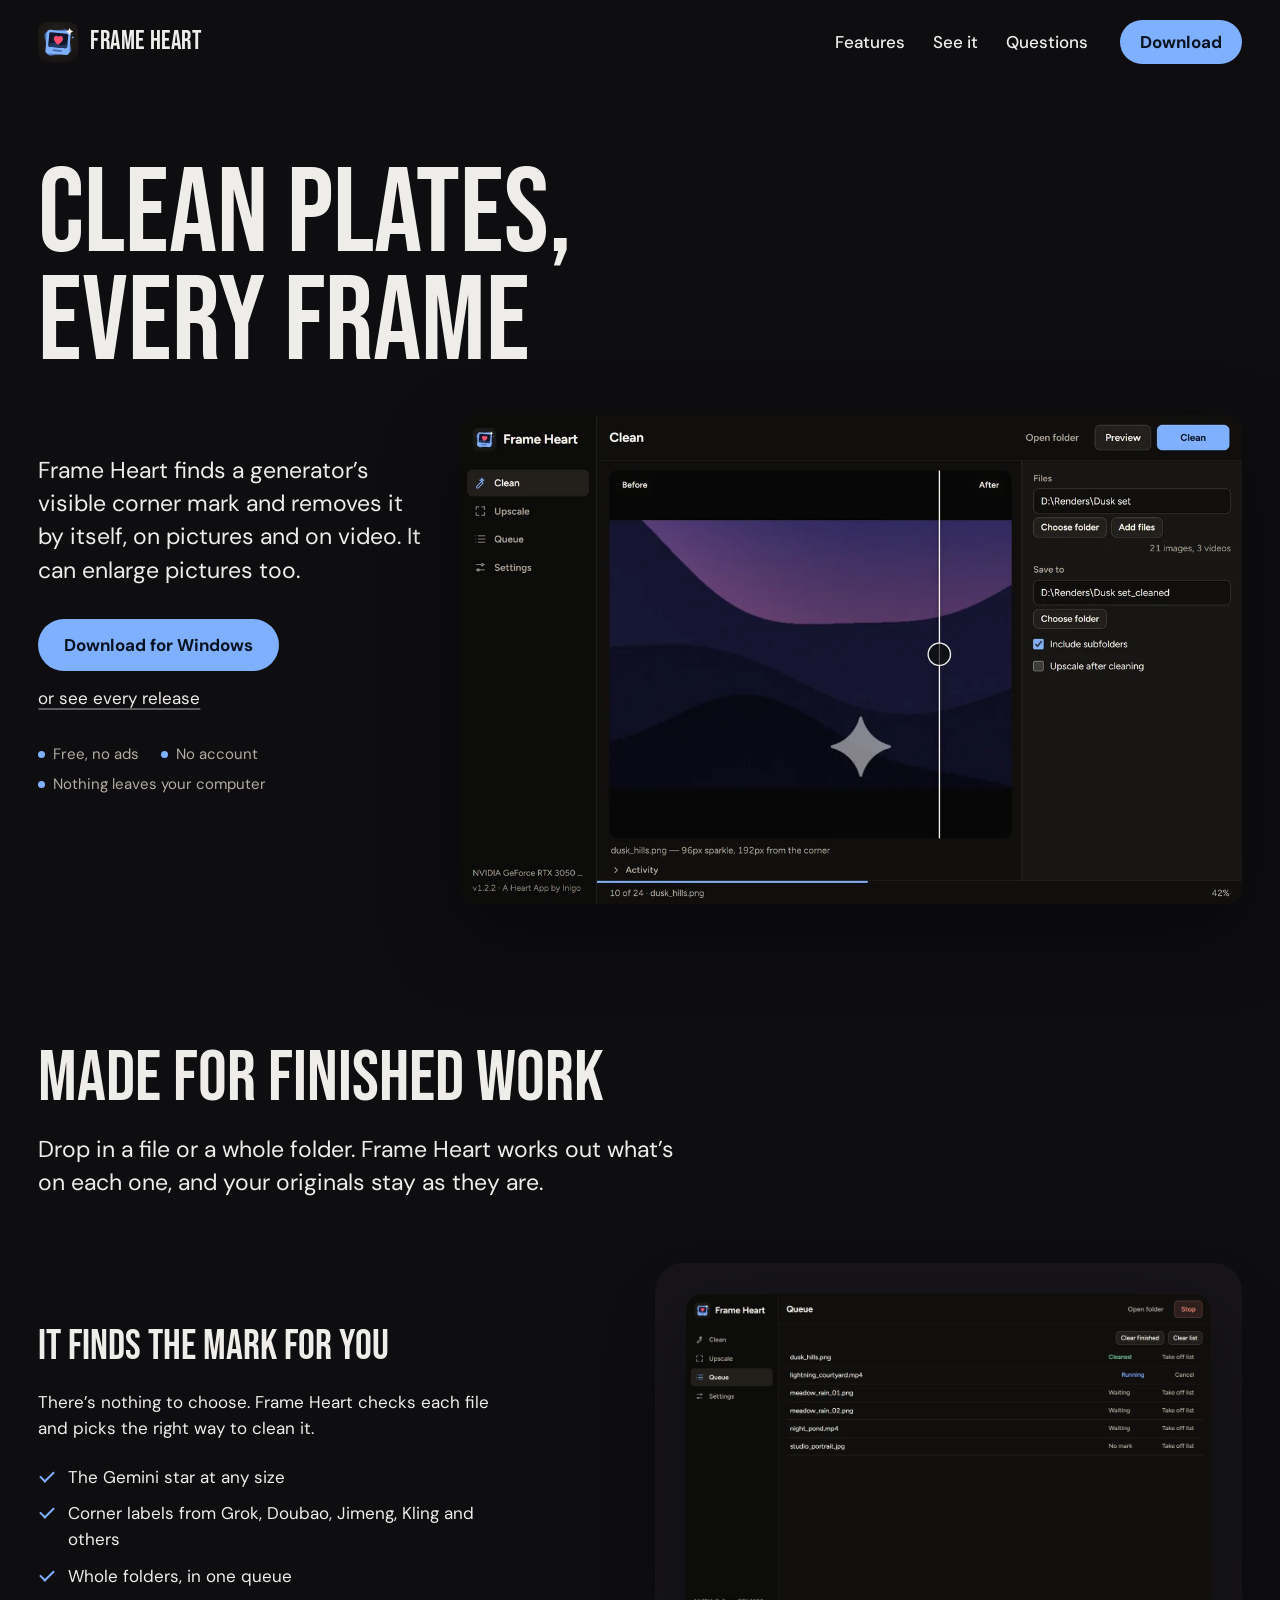
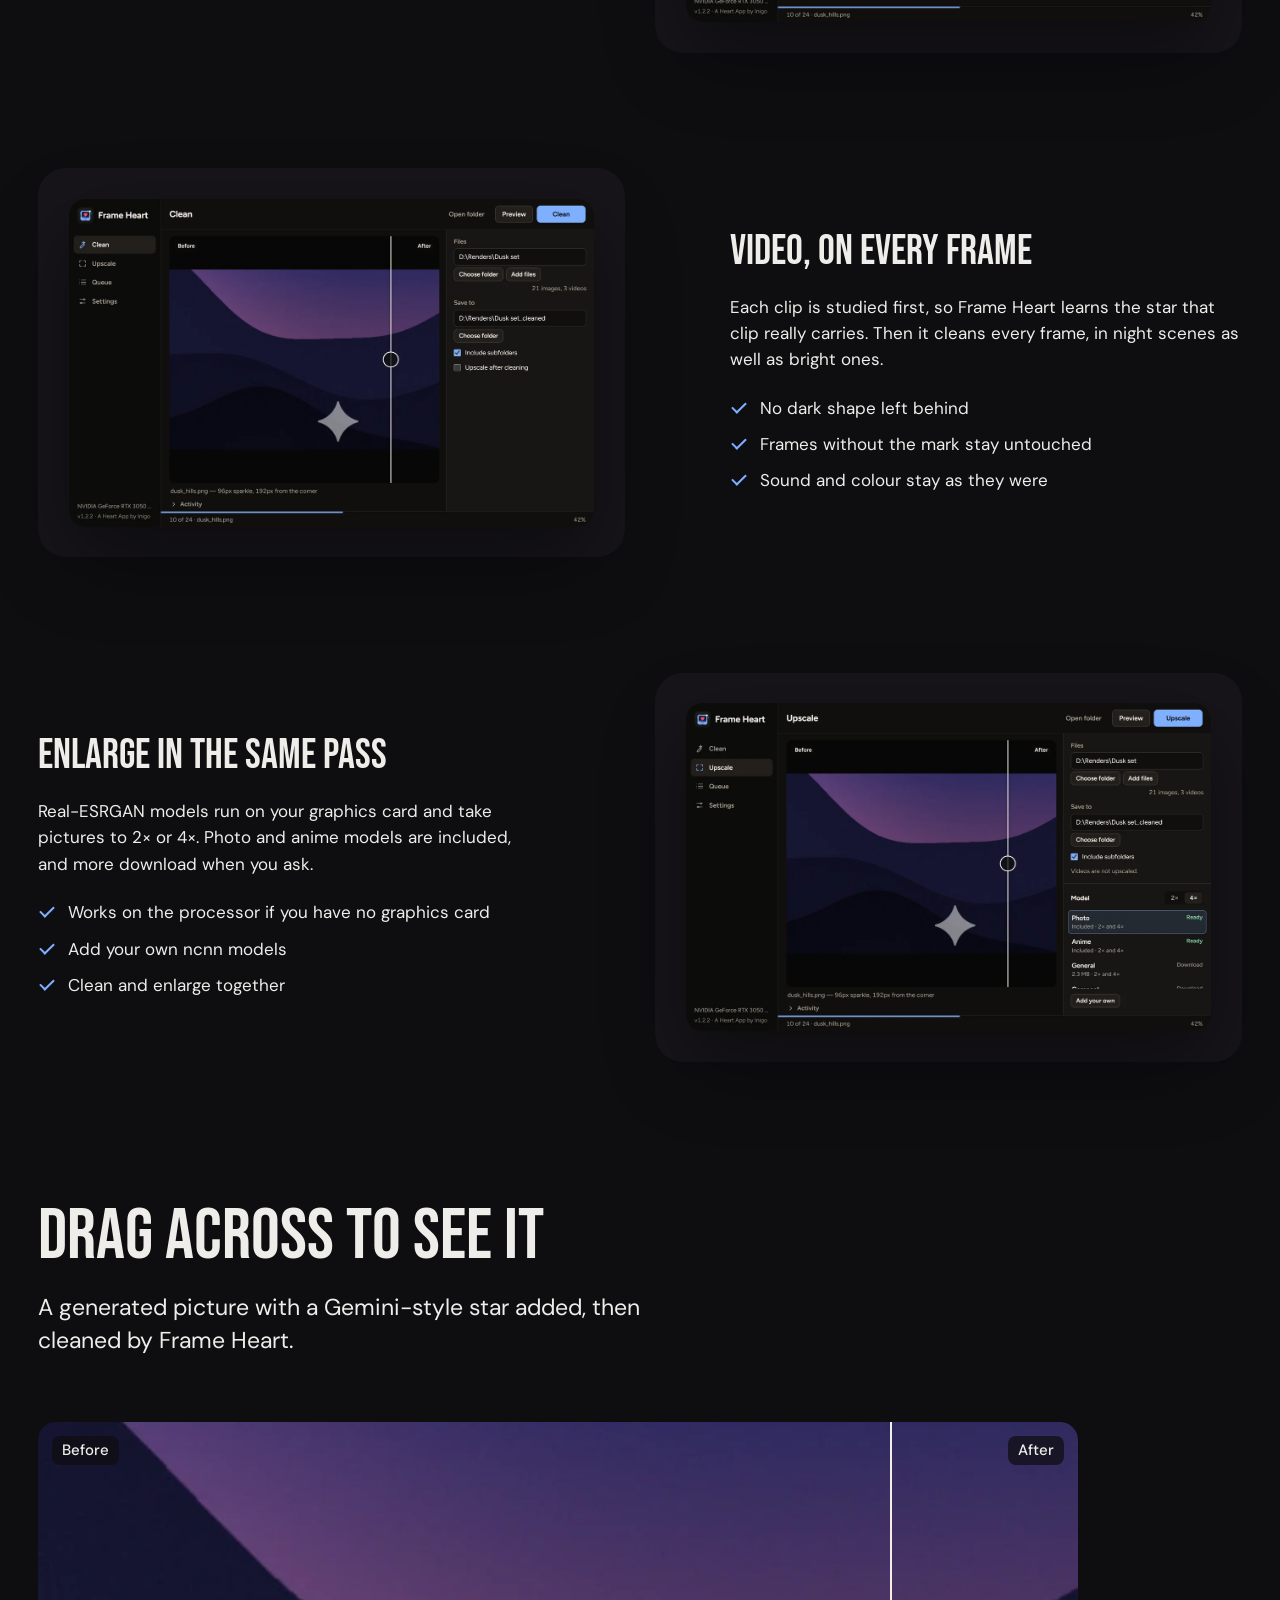
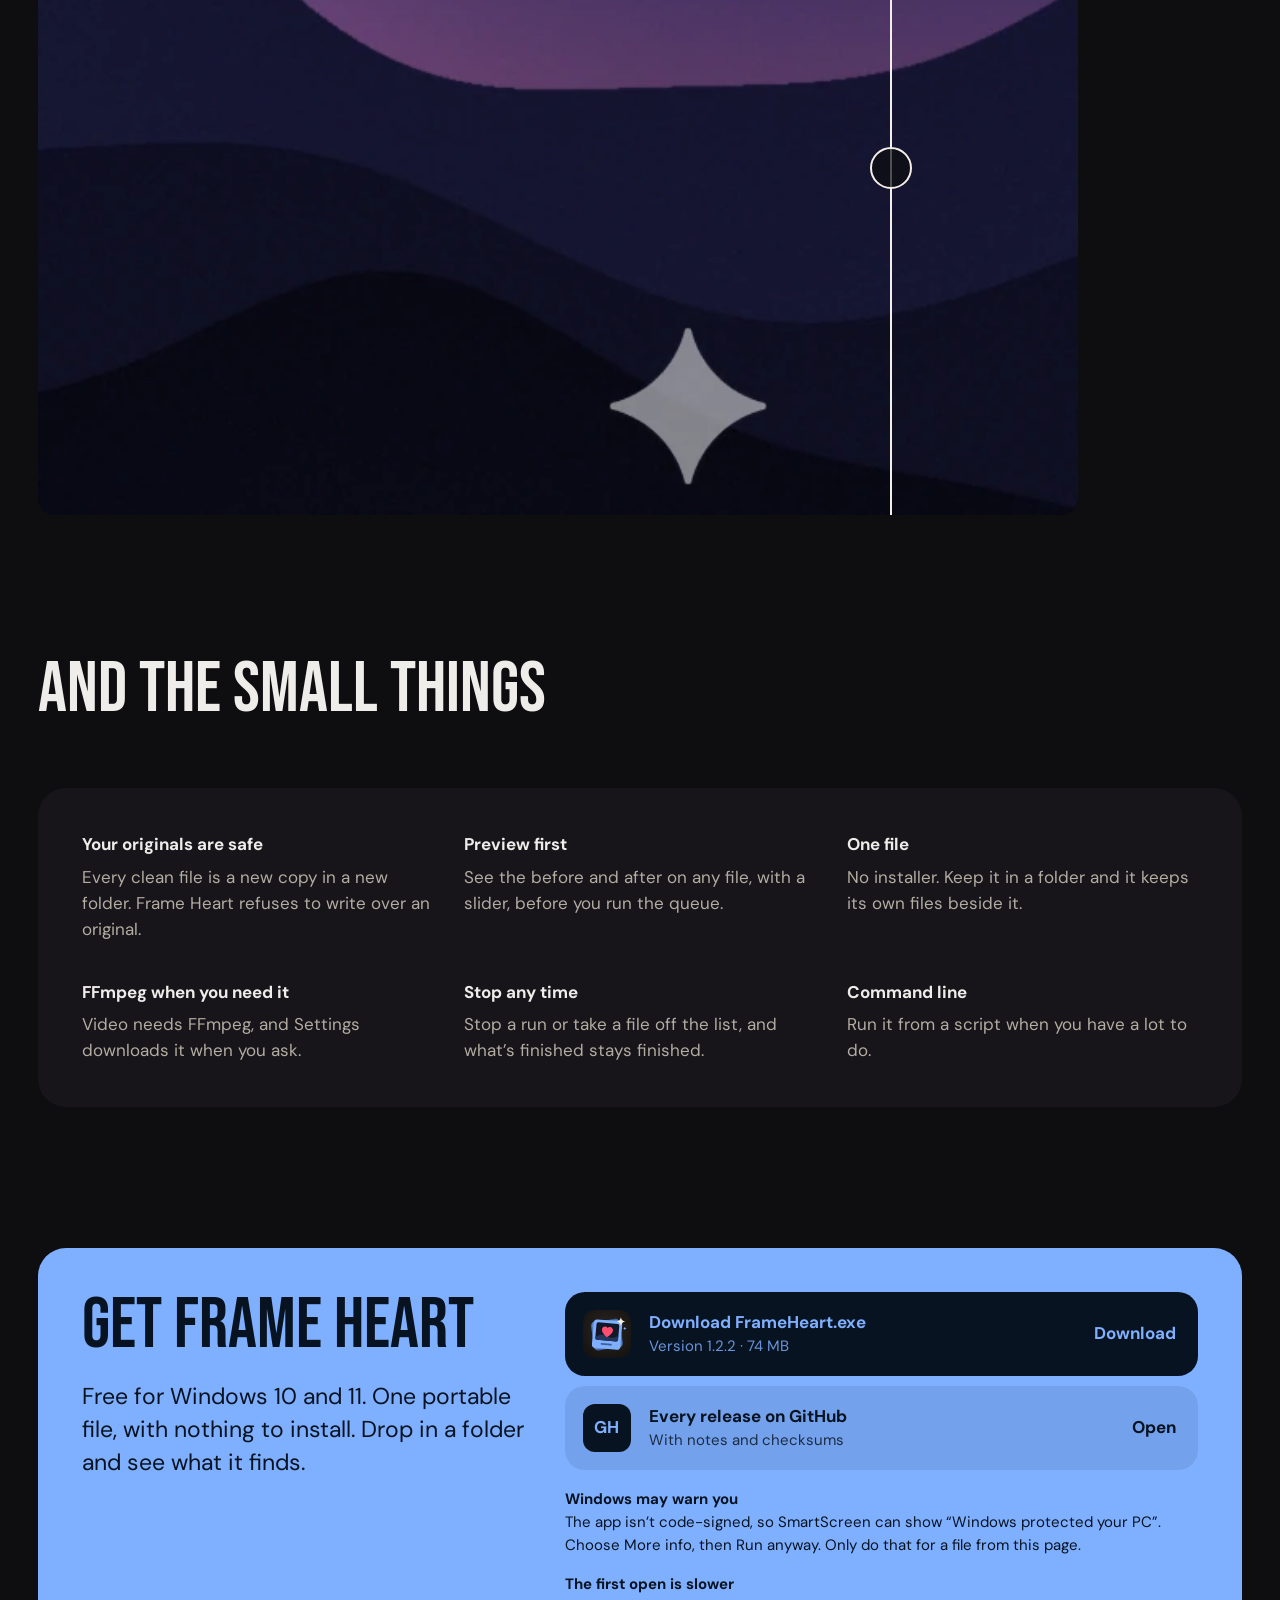
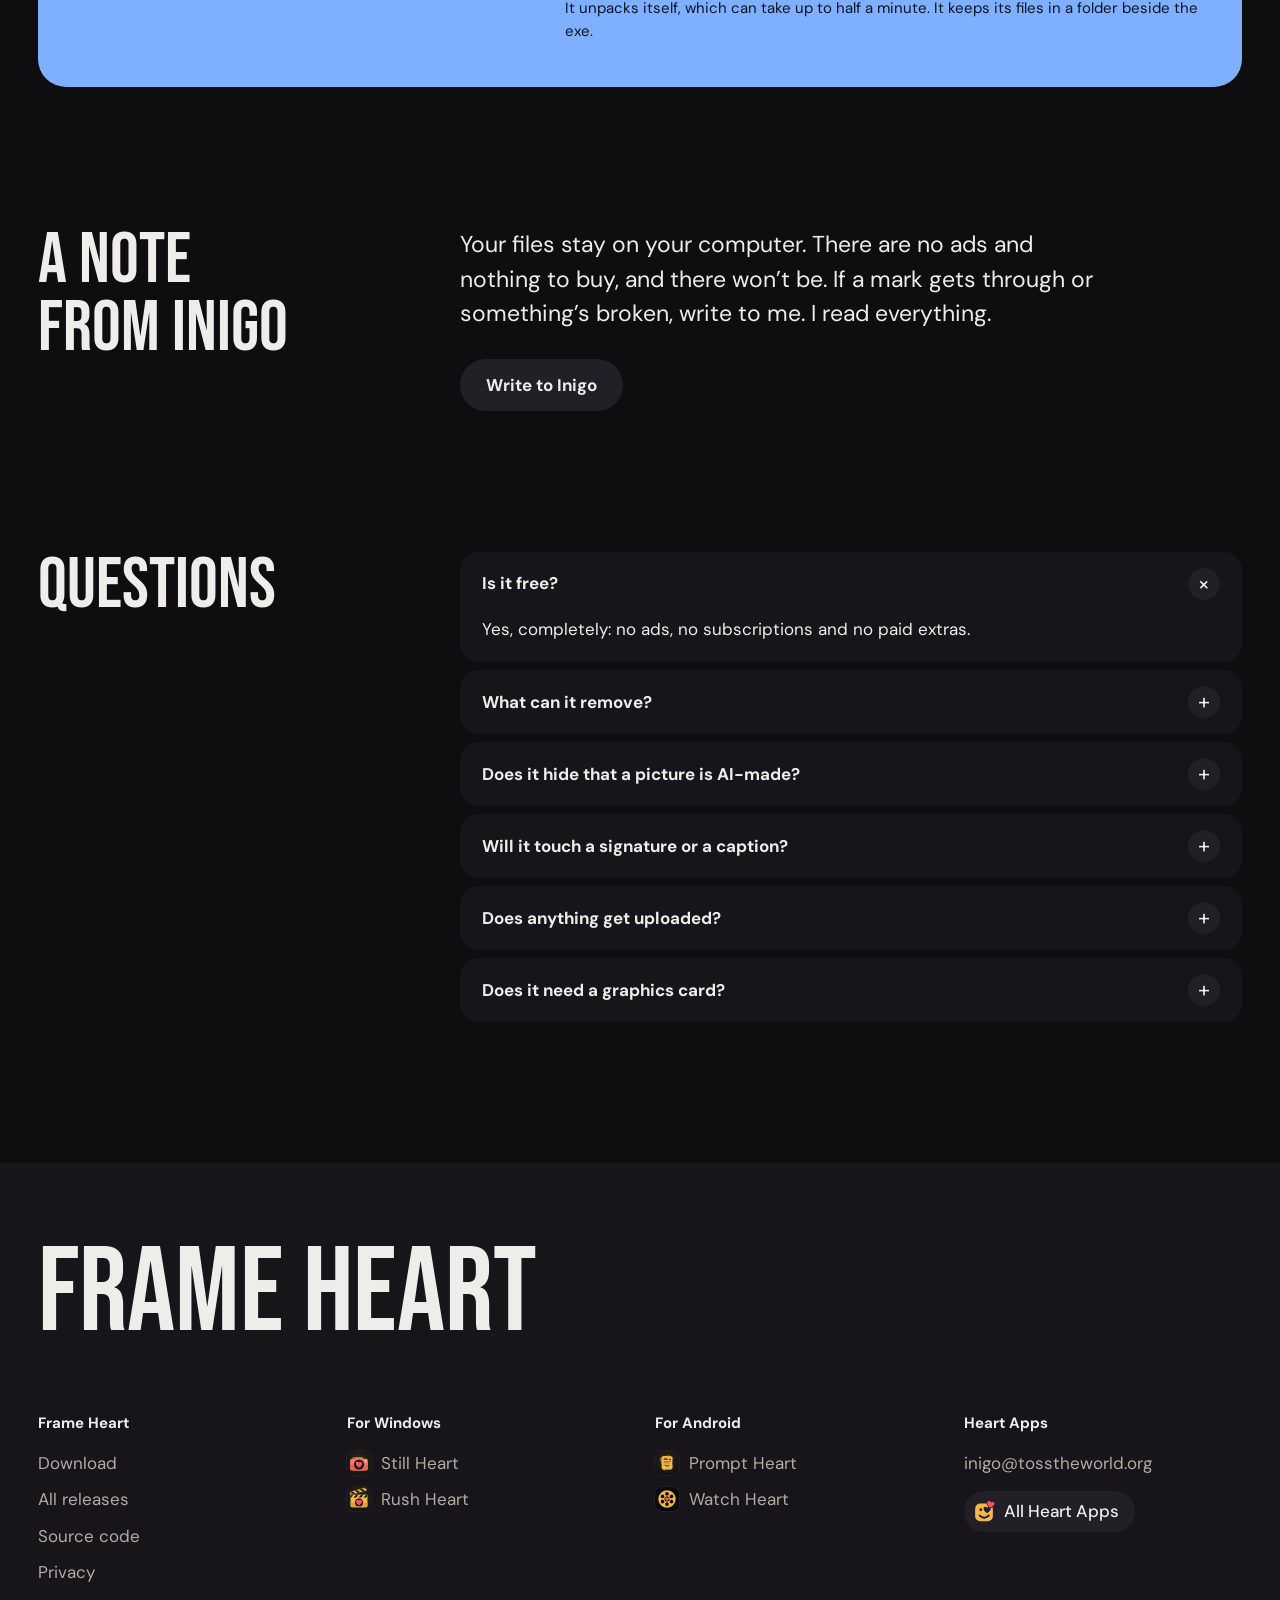
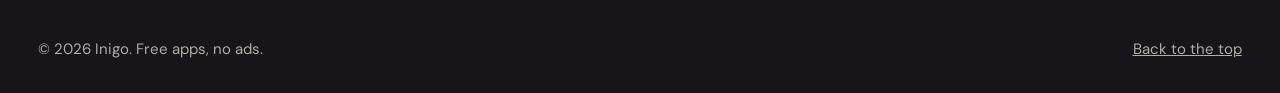
==== commit 7383795a: "Link the source code" ====
--- a/index.html
+++ b/index.html
@@ -144,7 +144,7 @@
   <div class="wrap">
     <p class="foot-name" aria-hidden="true">Frame Heart</p>
     <div class="foot-cols">
-      <nav aria-label="Frame Heart"><h2>Frame Heart</h2><a href="https://github.com/inigo-code/frame-heart-site/releases/latest/download/FrameHeart.exe">Download</a><a href="https://github.com/inigo-code/frame-heart-site/releases">All releases</a><a href="privacy.html">Privacy</a></nav>
+      <nav aria-label="Frame Heart"><h2>Frame Heart</h2><a href="https://github.com/inigo-code/frame-heart-site/releases/latest/download/FrameHeart.exe">Download</a><a href="https://github.com/inigo-code/frame-heart-site/releases">All releases</a><a href="https://github.com/inigo-code/frame-heart">Source code</a><a href="privacy.html">Privacy</a></nav>
       <nav aria-label="For Windows"><h2>For Windows</h2><a class="to-app" href="https://inigo-code.github.io/still-heart-site/"><img src="assets/still-heart.svg" width="24" height="24" alt="">Still Heart</a><a class="to-app" href="https://inigo-code.github.io/rush-heart-site/"><img src="assets/rush-heart.svg" width="24" height="24" alt="">Rush Heart</a></nav>
       <nav aria-label="For Android"><h2>For Android</h2><a class="to-app" href="https://inigo-code.github.io/prompt-heart-site/"><img src="assets/prompt-heart.png" width="24" height="24" alt="">Prompt Heart</a><a class="to-app" href="https://inigo-code.github.io/watch-heart-site/"><img src="assets/watch-heart.png" width="24" height="24" alt="">Watch Heart</a></nav>
       <nav aria-label="Heart Apps"><h2>Heart Apps</h2><a href="mailto:inigo@tosstheworld.org?subject=Frame%20Heart">inigo@tosstheworld.org</a><a class="to-home" href="https://inigo-code.github.io/"><img src="assets/heart-apps.svg" width="22" height="22" alt="">All Heart Apps</a></nav>
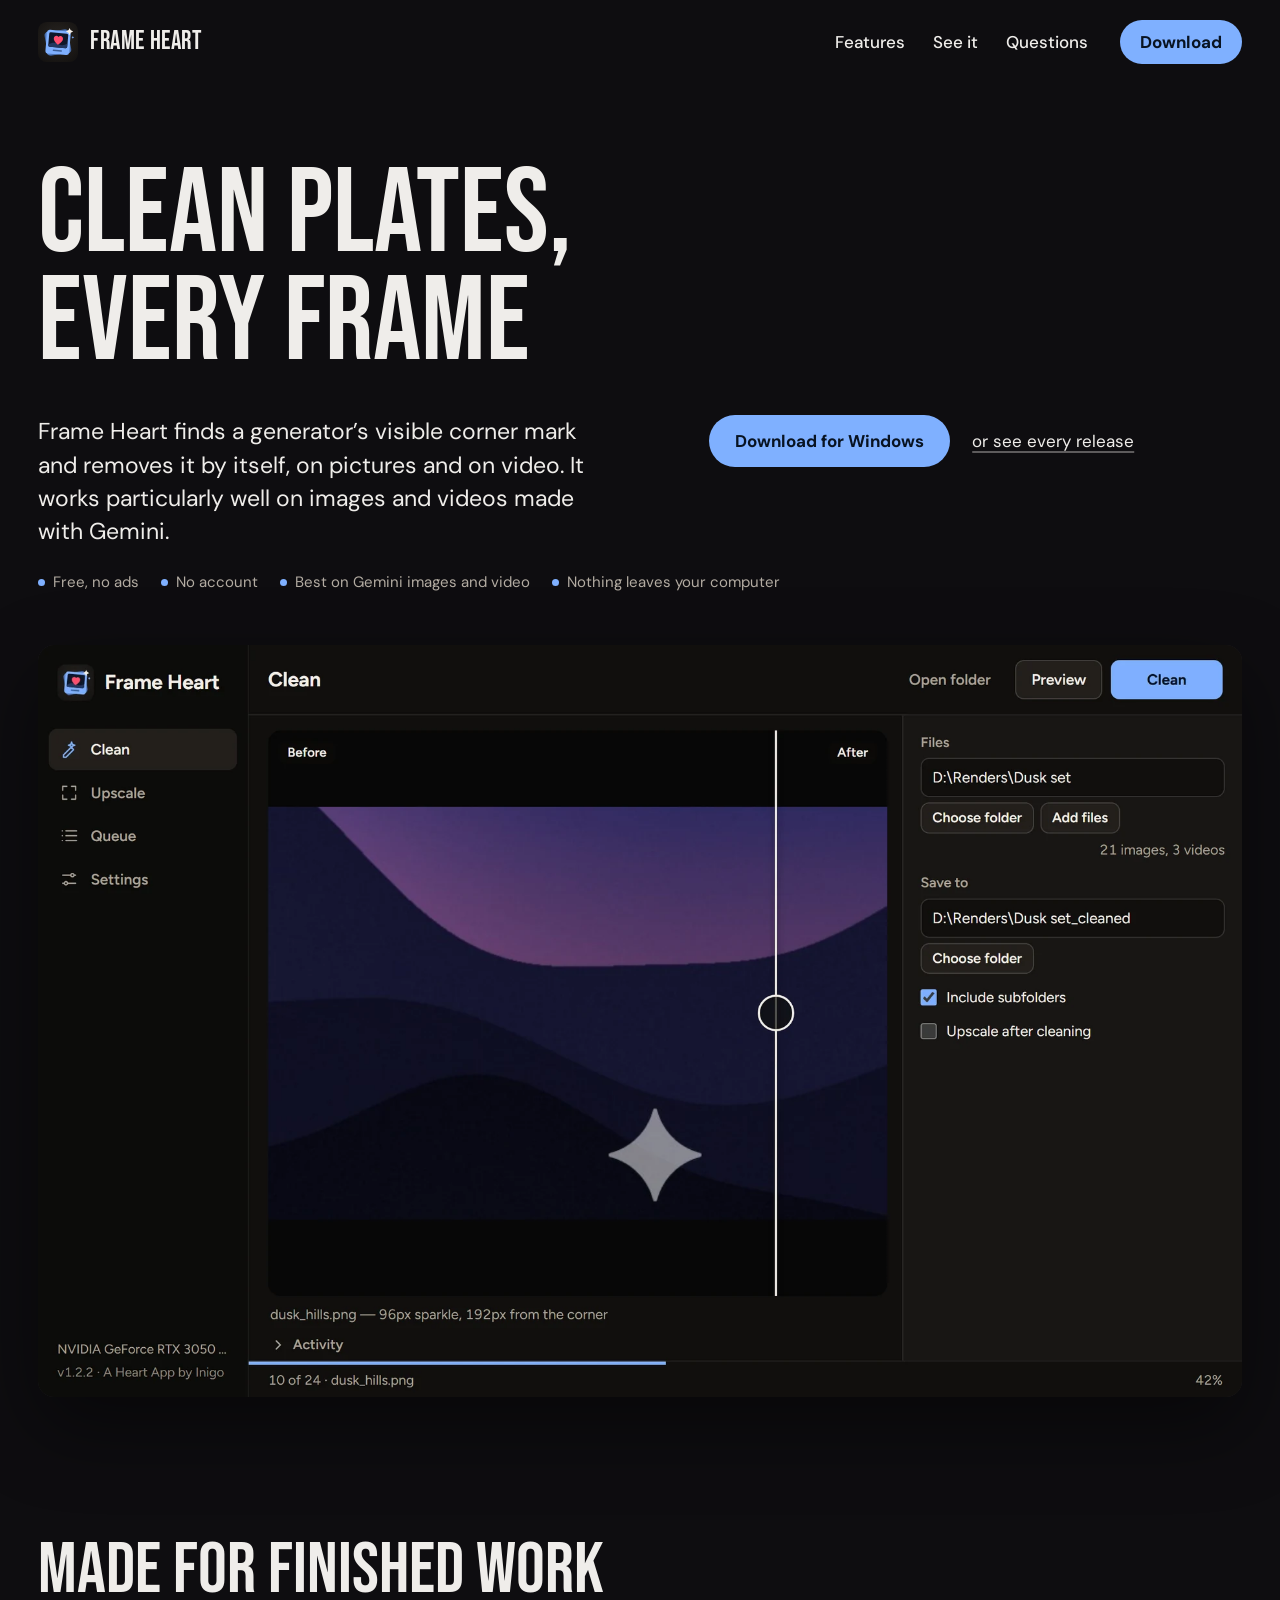
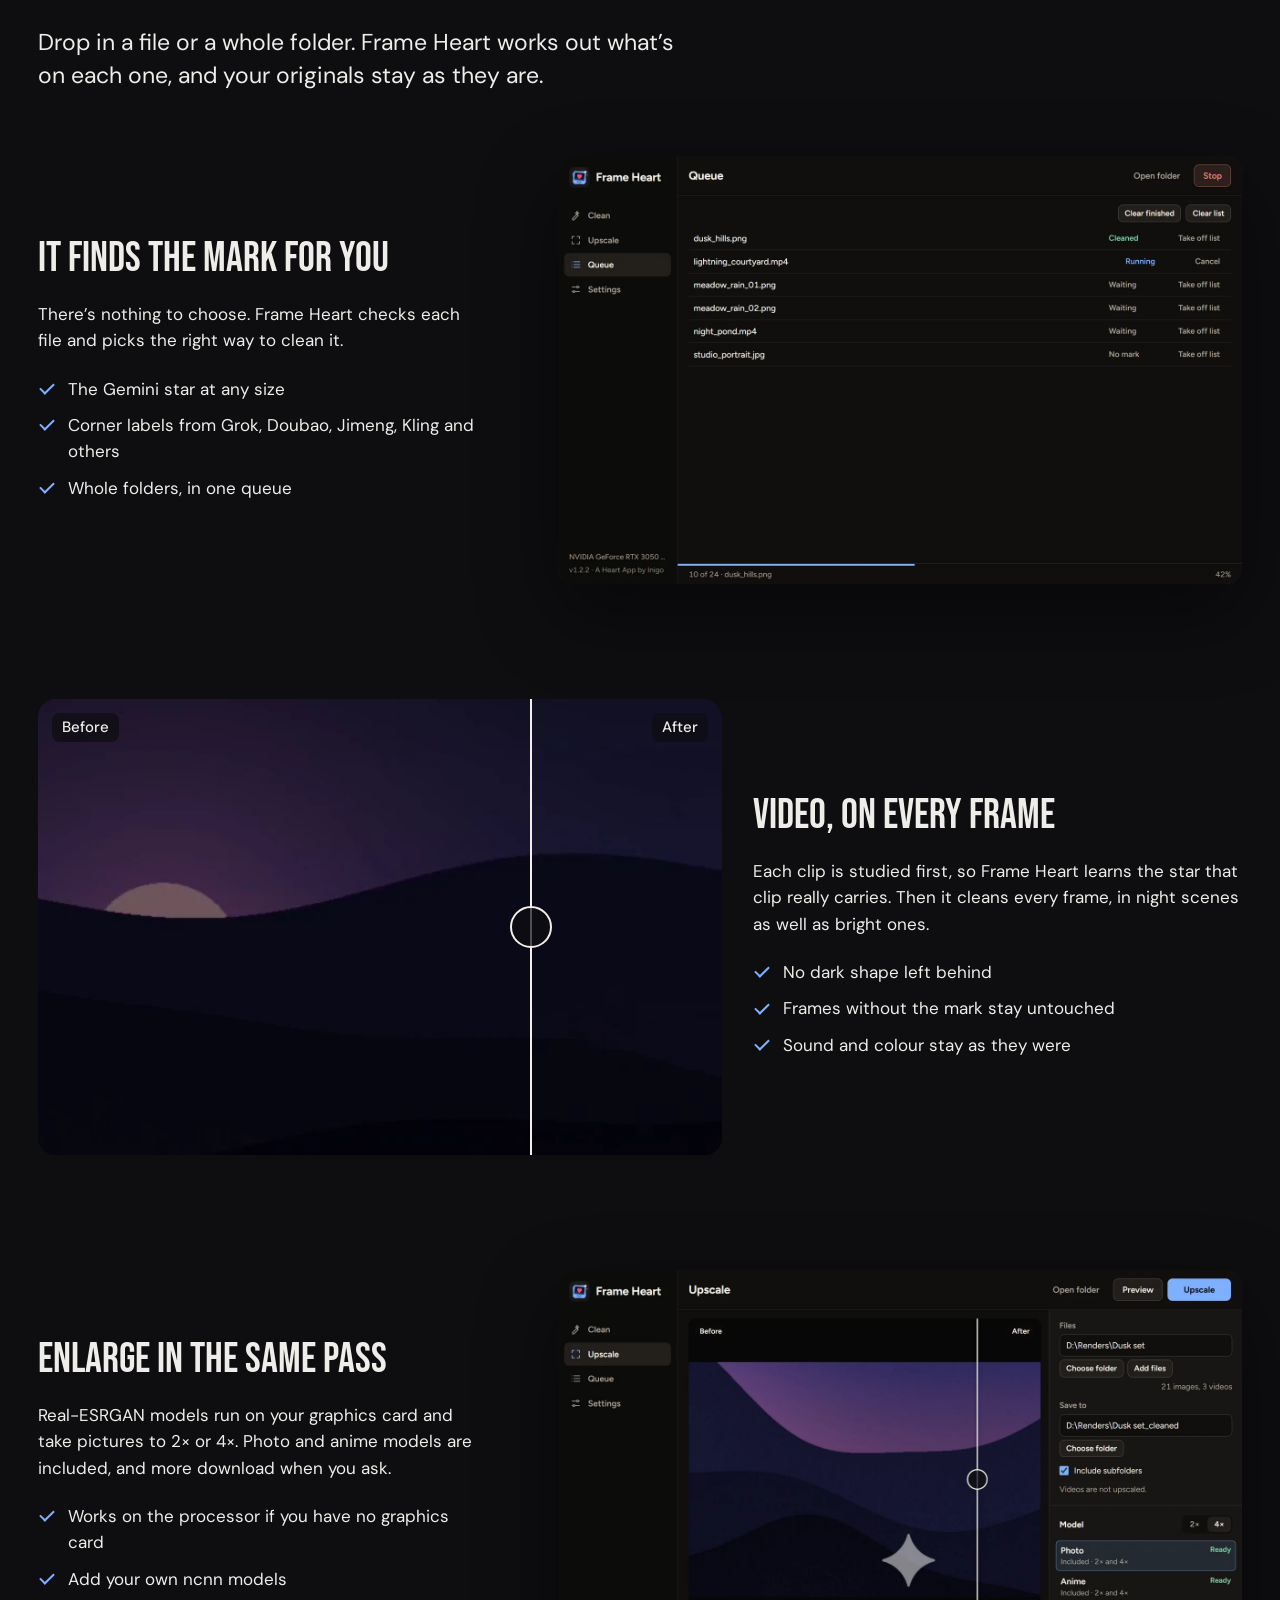
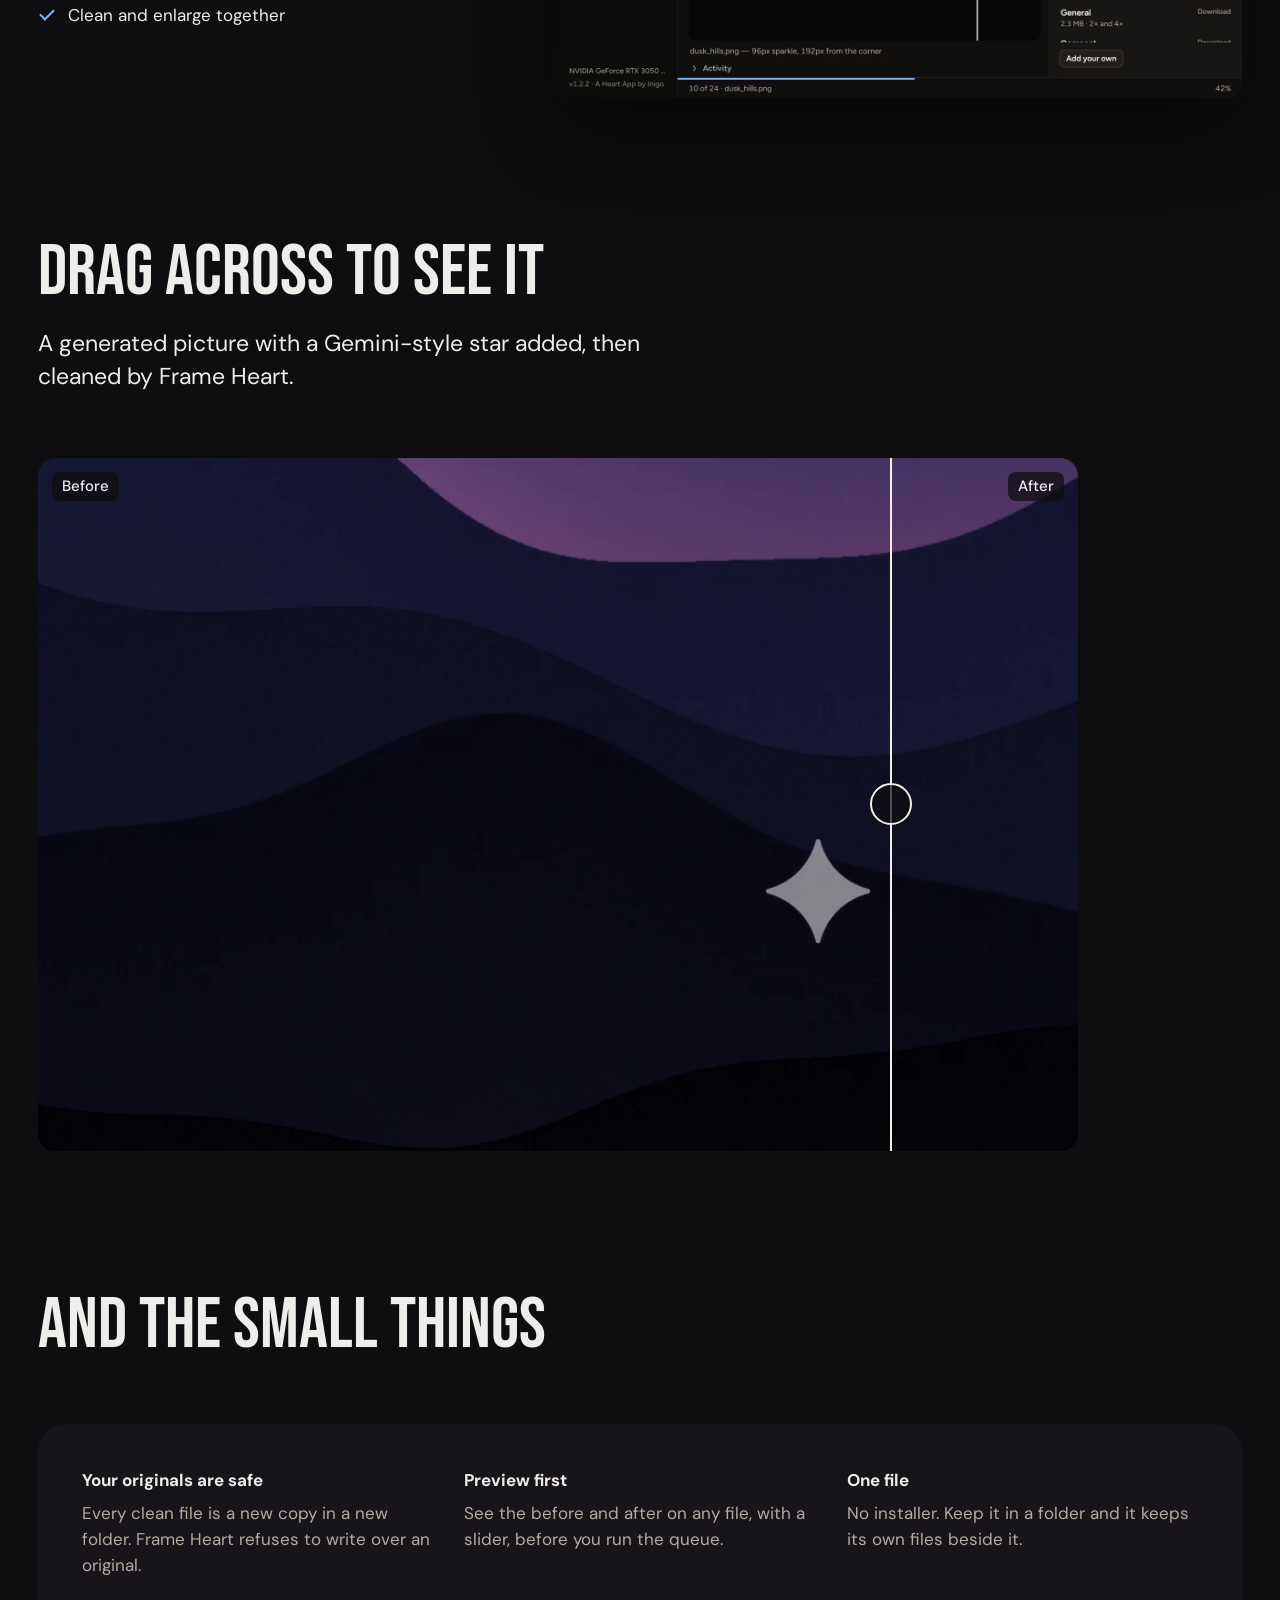
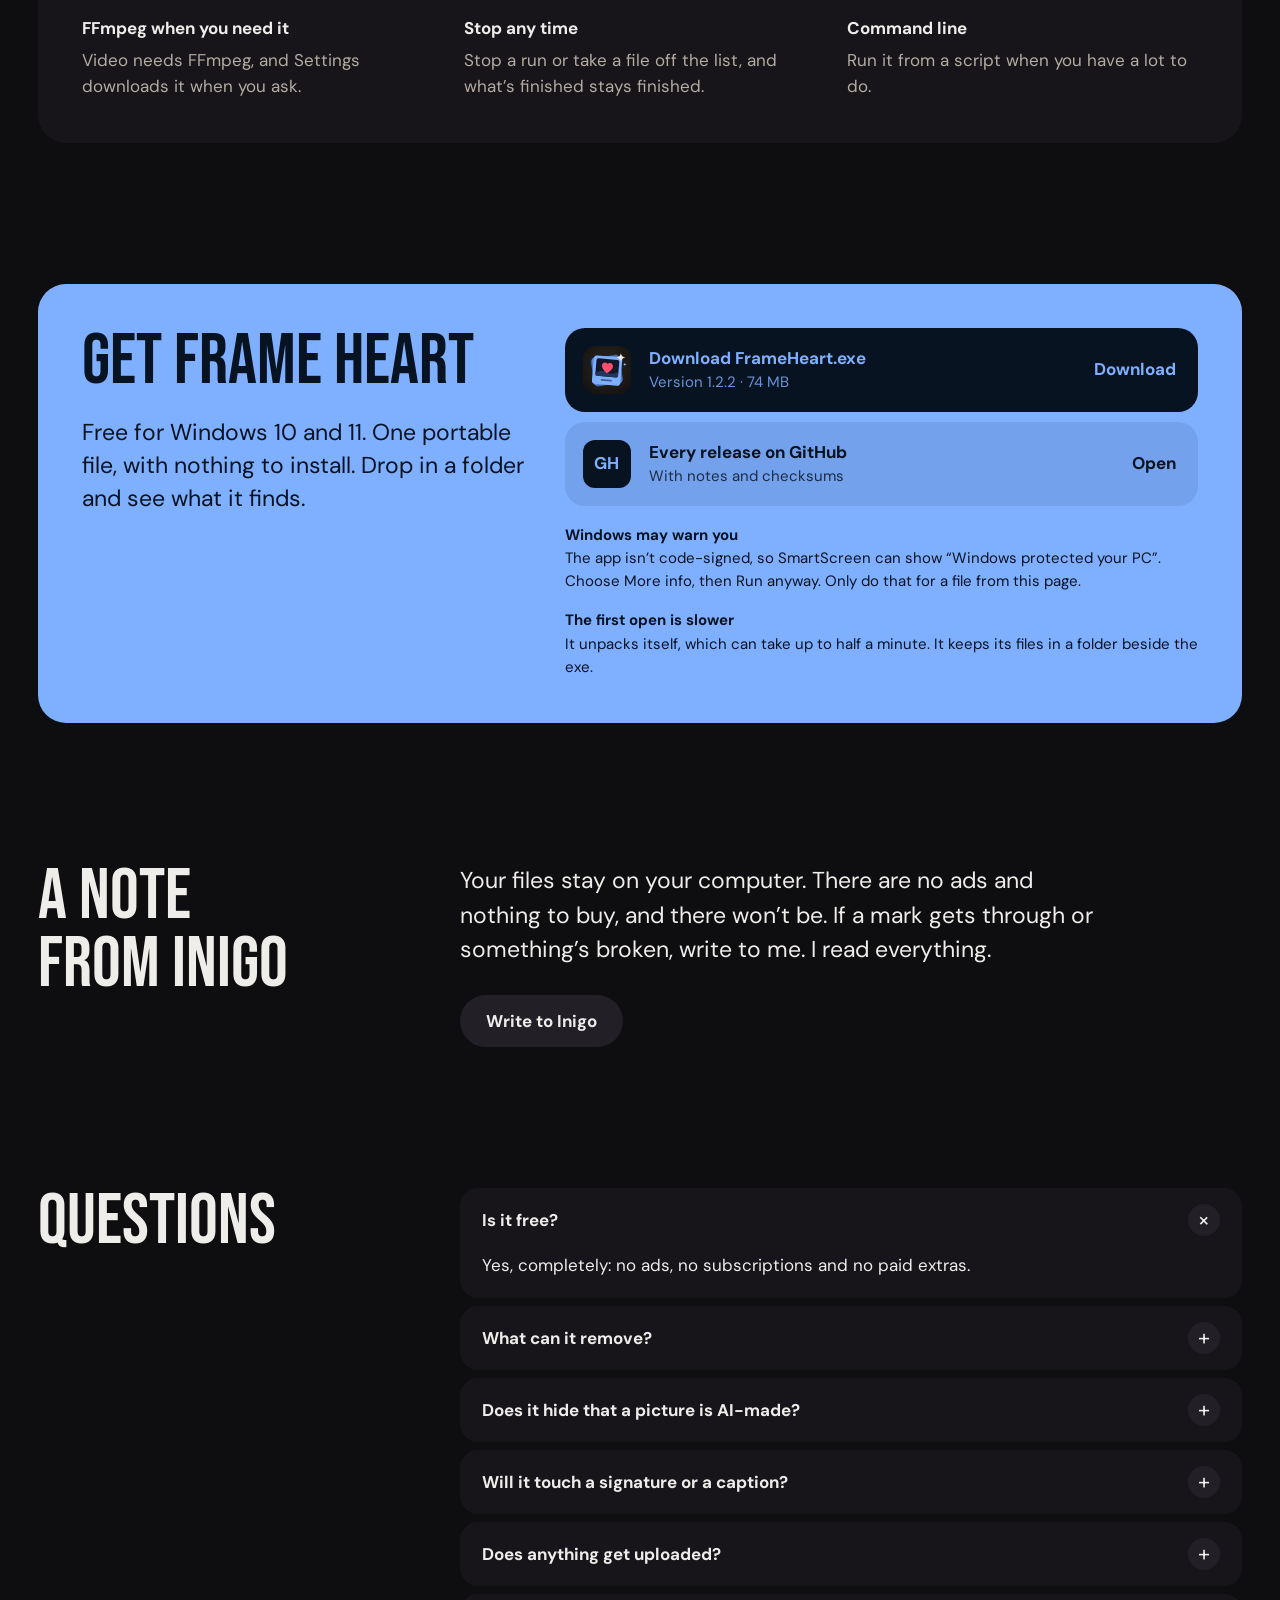
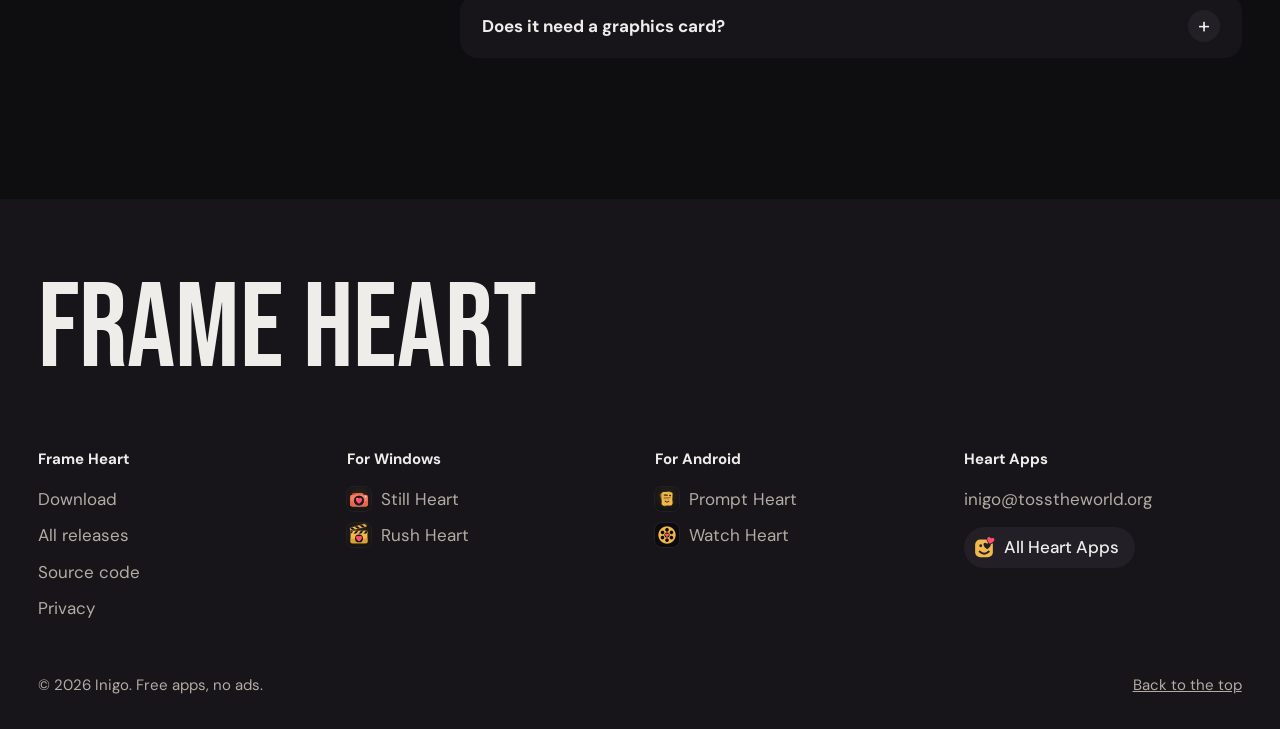
==== commit 1f5a373e: "Larger pictures, and the Gemini line" ====
--- a/index.html
+++ b/index.html
@@ -35,12 +35,12 @@
     <div class="hero-text">
       <h1 id="hero-title" class="h1" data-reveal>Clean plates,<br> every frame</h1>
       <div class="hero-side">
-        <p class="lede" data-reveal style="--i:1">Frame Heart finds a generator’s visible corner mark and removes it by itself, on pictures and on video. It can enlarge pictures too.</p>
+        <p class="lede" data-reveal style="--i:1">Frame Heart finds a generator’s visible corner mark and removes it by itself, on pictures and on video. It works particularly well on images and videos made with Gemini.</p>
         <p class="actions" data-reveal style="--i:2"><a class="button" href="https://github.com/inigo-code/frame-heart-site/releases/latest/download/FrameHeart.exe">Download for Windows</a><a class="link" href="https://github.com/inigo-code/frame-heart-site/releases">or see every release</a></p>
-        <ul class="facts" data-reveal style="--i:3"><li>Free, no ads</li><li>No account</li><li>Nothing leaves your computer</li></ul>
+        <ul class="facts" data-reveal style="--i:3"><li>Free, no ads</li><li>No account</li><li>Best on Gemini images and video</li><li>Nothing leaves your computer</li></ul>
       </div>
     </div>
-    <figure class="hero-media"><div class="window" data-reveal style="--i:2"><img src="assets/remove.webp" width="1240" height="800" alt="The Frame Heart window: a large before and after viewer, with the file and save settings on the right."></div></figure>
+    <figure class="hero-media"><div class="window" data-reveal style="--i:2"><img src="assets/remove-wide.webp" width="1860" height="1200" alt="The Frame Heart window: a large before and after viewer, with the file and save settings on the right."></div></figure>
   </section>
 
   <!-- Three things it does, one picture each -->
@@ -56,7 +56,7 @@
           <p data-reveal style="--i:1">There’s nothing to choose. Frame Heart checks each file and picks the right way to clean it.</p>
           <ul class="ticks" data-reveal style="--i:2"><li>The Gemini star at any size</li><li>Corner labels from Grok, Doubao, Jimeng, Kling and others</li><li>Whole folders, in one queue</li></ul>
         </div>
-        <figure class="row-media"><div class="window" data-reveal><img src="assets/queue.webp" width="1240" height="800" alt="The Frame Heart queue: finished, running and waiting files, each with its status." loading="lazy"></div></figure>
+        <figure class="row-media"><div class="window" data-reveal><img src="assets/queue.webp" alt="The Frame Heart queue: finished, running and waiting files, each with its status." loading="lazy"></div></figure>
       </article>
 
       <article class="row" aria-labelledby="f2">
@@ -65,7 +65,13 @@
           <p data-reveal style="--i:1">Each clip is studied first, so Frame Heart learns the star that clip really carries. Then it cleans every frame, in night scenes as well as bright ones.</p>
           <ul class="ticks" data-reveal style="--i:2"><li>No dark shape left behind</li><li>Frames without the mark stay untouched</li><li>Sound and colour stay as they were</li></ul>
         </div>
-        <figure class="row-media"><div class="window" data-reveal><img src="assets/remove.webp" width="1240" height="800" alt="The Frame Heart window showing a cleaned picture beside the original." loading="lazy"></div></figure>
+        <figure class="row-media"><div class="compare" data-reveal style="--pos: 72%">
+          <img src="assets/night-after.webp" width="640" height="427" alt="The same night scene after Frame Heart, with no star.">
+          <img class="before" src="assets/night-before.webp" width="640" height="427" alt="A night scene from a compressed video, before and after Frame Heart.">
+          <span class="line" aria-hidden="true"></span>
+          <span class="tag left">Before</span><span class="tag right">After</span>
+          <input type="range" min="0" max="100" value="72" aria-label="Move between before and after">
+        </div></figure>
       </article>
 
       <article class="row" aria-labelledby="f3">
@@ -74,7 +80,7 @@
           <p data-reveal style="--i:1">Real-ESRGAN models run on your graphics card and take pictures to 2× or 4×. Photo and anime models are included, and more download when you ask.</p>
           <ul class="ticks" data-reveal style="--i:2"><li>Works on the processor if you have no graphics card</li><li>Add your own ncnn models</li><li>Clean and enlarge together</li></ul>
         </div>
-        <figure class="row-media"><div class="window" data-reveal><img src="assets/upscale.webp" width="1240" height="800" alt="The Frame Heart upscale page with its list of models." loading="lazy"></div></figure>
+        <figure class="row-media"><div class="window" data-reveal><img src="assets/upscale.webp" alt="The Frame Heart upscale page with its list of models." loading="lazy"></div></figure>
       </article>
     </div>
   </section>
@@ -87,8 +93,8 @@
     </div>
     <figure class="slider" data-reveal style="--i:2">
       <div class="compare" style="--pos: 82%">
-        <img src="assets/demo-after.webp" width="1280" height="854" alt="The same corner after Frame Heart, with no star." loading="lazy">
-        <img class="before" src="assets/demo-before.webp" width="1280" height="854" alt="A dusk landscape with a white star mark near the corner." loading="lazy">
+        <img src="assets/demo-after.webp" width="960" height="640" alt="The same corner after Frame Heart, with no star.">
+        <img class="before" src="assets/demo-before.webp" width="960" height="640" alt="A dusk landscape with a white star mark near the corner.">
         <span class="line" aria-hidden="true"></span>
         <span class="tag left">Before</span><span class="tag right">After</span>
         <input type="range" min="0" max="100" value="82" aria-label="Move between before and after">
@@ -135,7 +141,7 @@
   <section id="questions" class="section wrap" aria-labelledby="faq-title">
     <div class="faq">
       <div class="head"><h2 id="faq-title" class="h2" data-reveal>Questions</h2></div>
-      <div class="faq-list" data-reveal style="--i:1"><details name="faq" open><summary>Is it free?</summary><p>Yes, completely: no ads, no subscriptions and no paid extras.</p></details><details name="faq"><summary>What can it remove?</summary><p>Visible corner marks from AI generators: the Gemini sparkle, plus labels from Grok, Doubao, Jimeng, Tongyi, Qwen, Kling, Wenxin and Veo. It works on pictures and video.</p></details><details name="faq"><summary>Does it hide that a picture is AI-made?</summary><p>No. It removes the visible mark only. Invisible marks such as SynthID stay in the file. Please use Frame Heart on work you made or have the right to edit, and be open about AI work where that matters.</p></details><details name="faq"><summary>Will it touch a signature or a caption?</summary><p>It looks for see-through labels placed tight in a corner. Solid text, and text further in, is left alone. Very occasionally a label can be missed, or a see-through signature in the corner can look like one, so check your files with Preview.</p></details><details name="faq"><summary>Does anything get uploaded?</summary><p>No. Everything runs on your computer.</p></details><details name="faq"><summary>Does it need a graphics card?</summary><p>Removing a mark doesn’t. Upscaling is much faster with one, and it can run on the processor if you choose CPU in Settings.</p></details></div>
+      <div class="faq-list" data-reveal style="--i:1"><details name="faq" open><summary>Is it free?</summary><p>Yes, completely: no ads, no subscriptions and no paid extras.</p></details><details name="faq"><summary>What can it remove?</summary><p>Visible corner marks from AI generators: the Gemini sparkle, plus labels from Grok, Doubao, Jimeng, Tongyi, Qwen, Kling, Wenxin and Veo. It works on pictures and video, and particularly well on images and videos made with Gemini.</p></details><details name="faq"><summary>Does it hide that a picture is AI-made?</summary><p>No. It removes the visible mark only. Invisible marks such as SynthID stay in the file. Please use Frame Heart on work you made or have the right to edit, and be open about AI work where that matters.</p></details><details name="faq"><summary>Will it touch a signature or a caption?</summary><p>It looks for see-through labels placed tight in a corner. Solid text, and text further in, is left alone. Very occasionally a label can be missed, or a see-through signature in the corner can look like one, so check your files with Preview.</p></details><details name="faq"><summary>Does anything get uploaded?</summary><p>No. Everything runs on your computer.</p></details><details name="faq"><summary>Does it need a graphics card?</summary><p>Removing a mark doesn’t. Upscaling is much faster with one, and it can run on the processor if you choose CPU in Settings.</p></details></div>
     </div>
   </section>
 </main>
--- a/theme.css
+++ b/theme.css
@@ -17,19 +17,26 @@
 .way-mark { display: grid; place-items: center; width: 48px; height: 48px; border-radius: 12px; background: var(--field-ink); color: var(--field); font-weight: 700; }
 
 /* The hero: the title across the page, the words and the window below it. */
-.hero { grid-template-columns: minmax(0, 4fr) minmax(0, 8fr); align-items: end; }
-.hero-text { gap: 40px; }
-.hero-side { display: grid; gap: 32px; max-width: 34rem; }
+.hero { grid-template-columns: minmax(0, 1fr); gap: clamp(2rem, 4vw, 3.5rem); }
+.hero-text { gap: clamp(1.5rem, 3vw, 2.5rem); }
+.hero-side { display: grid; gap: 22px 32px; }
 @media (min-width: 961px) {
-  .hero { grid-template-rows: auto auto; row-gap: 0; }
-  .hero-text { display: contents; }
-  .hero h1 { grid-column: 1 / -1; grid-row: 1; margin-bottom: clamp(1.5rem, 3vw, 2.5rem); }
-  .hero-side { grid-column: 1; grid-row: 2; align-self: start; padding-top: clamp(1rem, 3vw, 2.5rem); }
-  .hero-media { grid-column: 2; grid-row: 2; }
+  .hero-side { grid-template-columns: minmax(0, 6fr) minmax(0, 5fr); align-items: start; }
+  .hero-side .lede { max-width: 36ch; }
+  .hero-side .facts { grid-column: 1 / -1; }
 }
 .window { overflow: hidden; width: 100%; border-radius: 16px; background: var(--surface-2); box-shadow: 0 30px 80px rgba(0, 0, 0, 0.45); }
 .window img { display: block; width: 100%; height: auto; }
-.row-media { padding: clamp(1rem, 2.4vw, 2rem); }
+.row { grid-template-columns: minmax(0, 5fr) minmax(0, 7fr); }
+.row:nth-child(even) { grid-template-columns: minmax(0, 7fr) minmax(0, 5fr); }
+.row-media { display: block; padding: 0; background: none; }
+.row-media .compare { aspect-ratio: 3 / 2; }
+
+/* A wall of pictures */
+.wall { display: grid; gap: 10px; margin-top: clamp(1.5rem, 3vw, 2.5rem); }
+.wall-6 { grid-template-columns: repeat(6, minmax(0, 1fr)); }
+.wall-4 { grid-template-columns: repeat(4, minmax(0, 1fr)); }
+.wall img { display: block; width: 100%; height: auto; border-radius: 12px; }
 
 /* Sites that take an account, as a plain list */
 .import { display: grid; grid-template-columns: minmax(0, 5fr) minmax(0, 7fr); gap: var(--gap); }
@@ -61,8 +68,10 @@
 .doc-lede { font-size: var(--s-lede); color: var(--ink) !important; }
 
 @media (max-width: 960px) {
-  .hero { grid-template-columns: 1fr; }
+  .row, .row:nth-child(even) { grid-template-columns: minmax(0, 1fr); }
   .import { grid-template-columns: 1fr; gap: 32px; }
+  .wall-6 { grid-template-columns: repeat(3, minmax(0, 1fr)); }
+  .wall-4 { grid-template-columns: repeat(2, minmax(0, 1fr)); }
 }
 @media (max-width: 680px) {
   .sources { grid-template-columns: 1fr; }
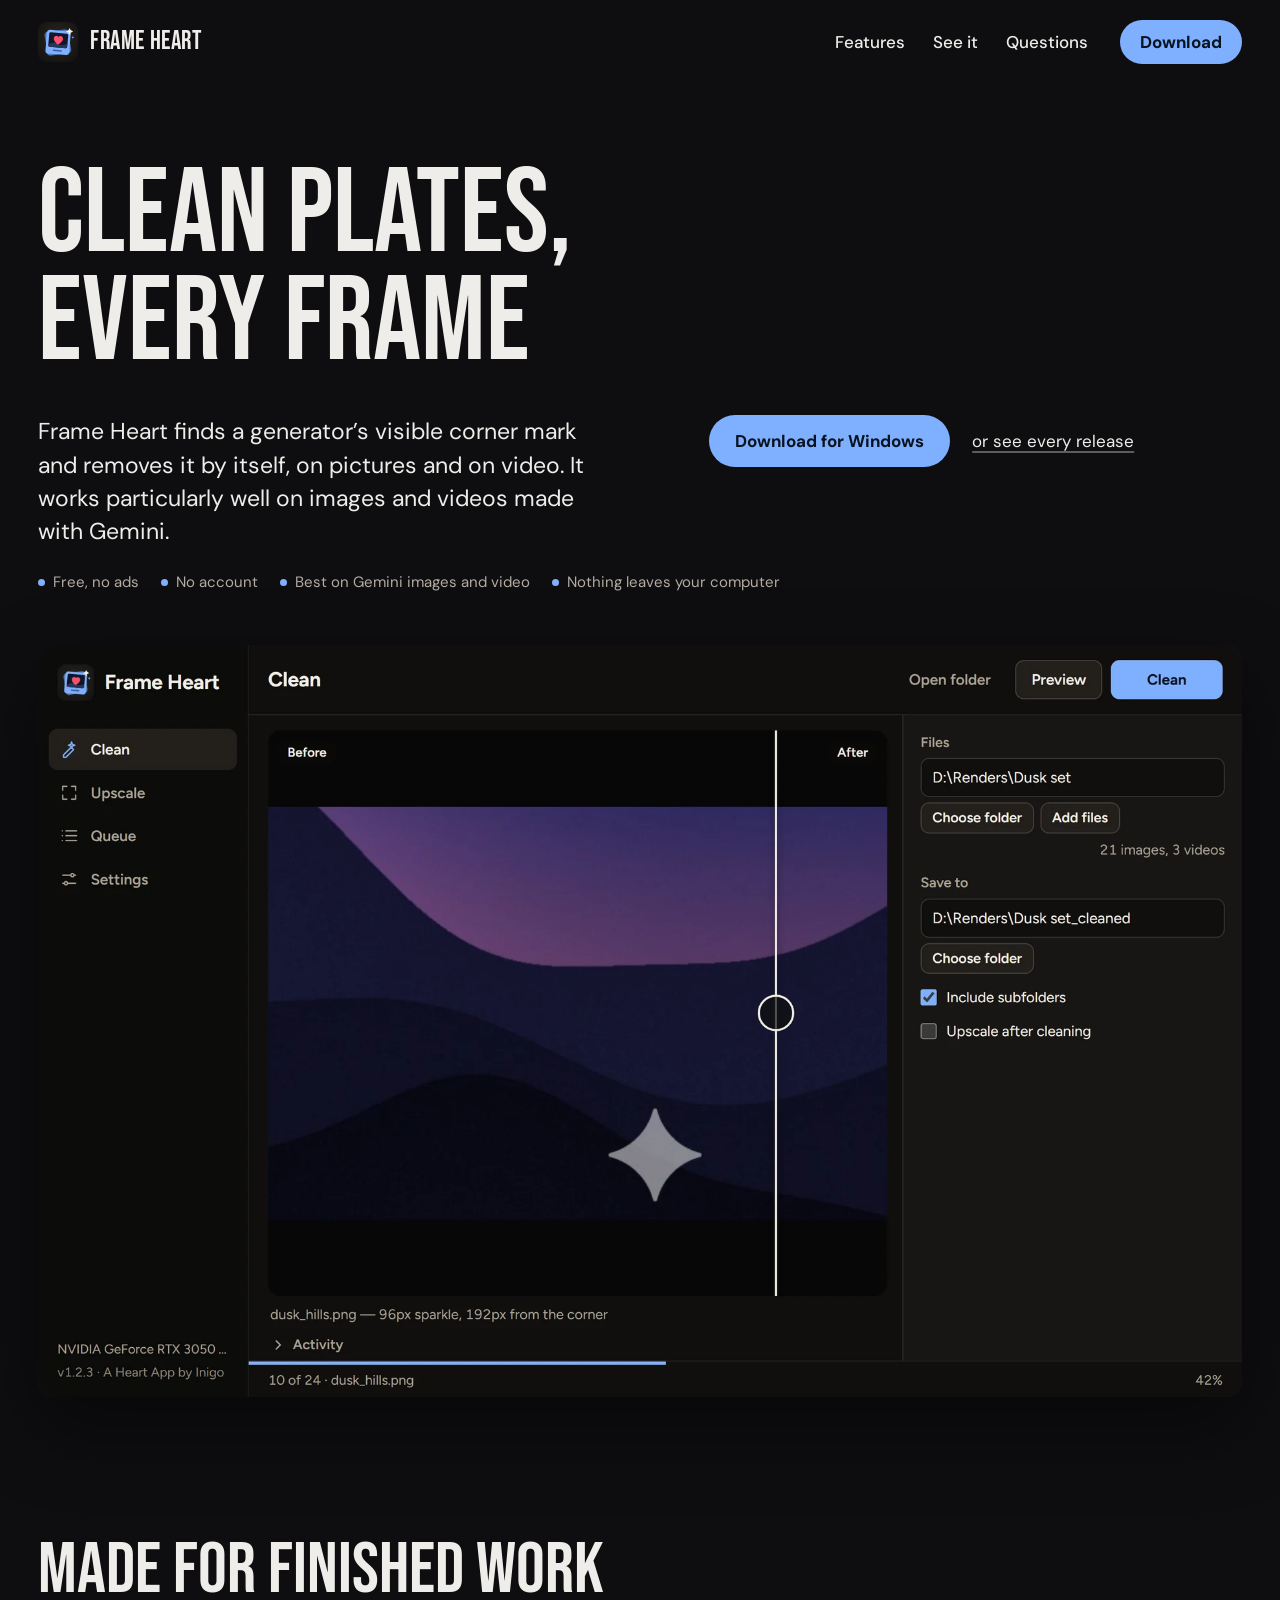
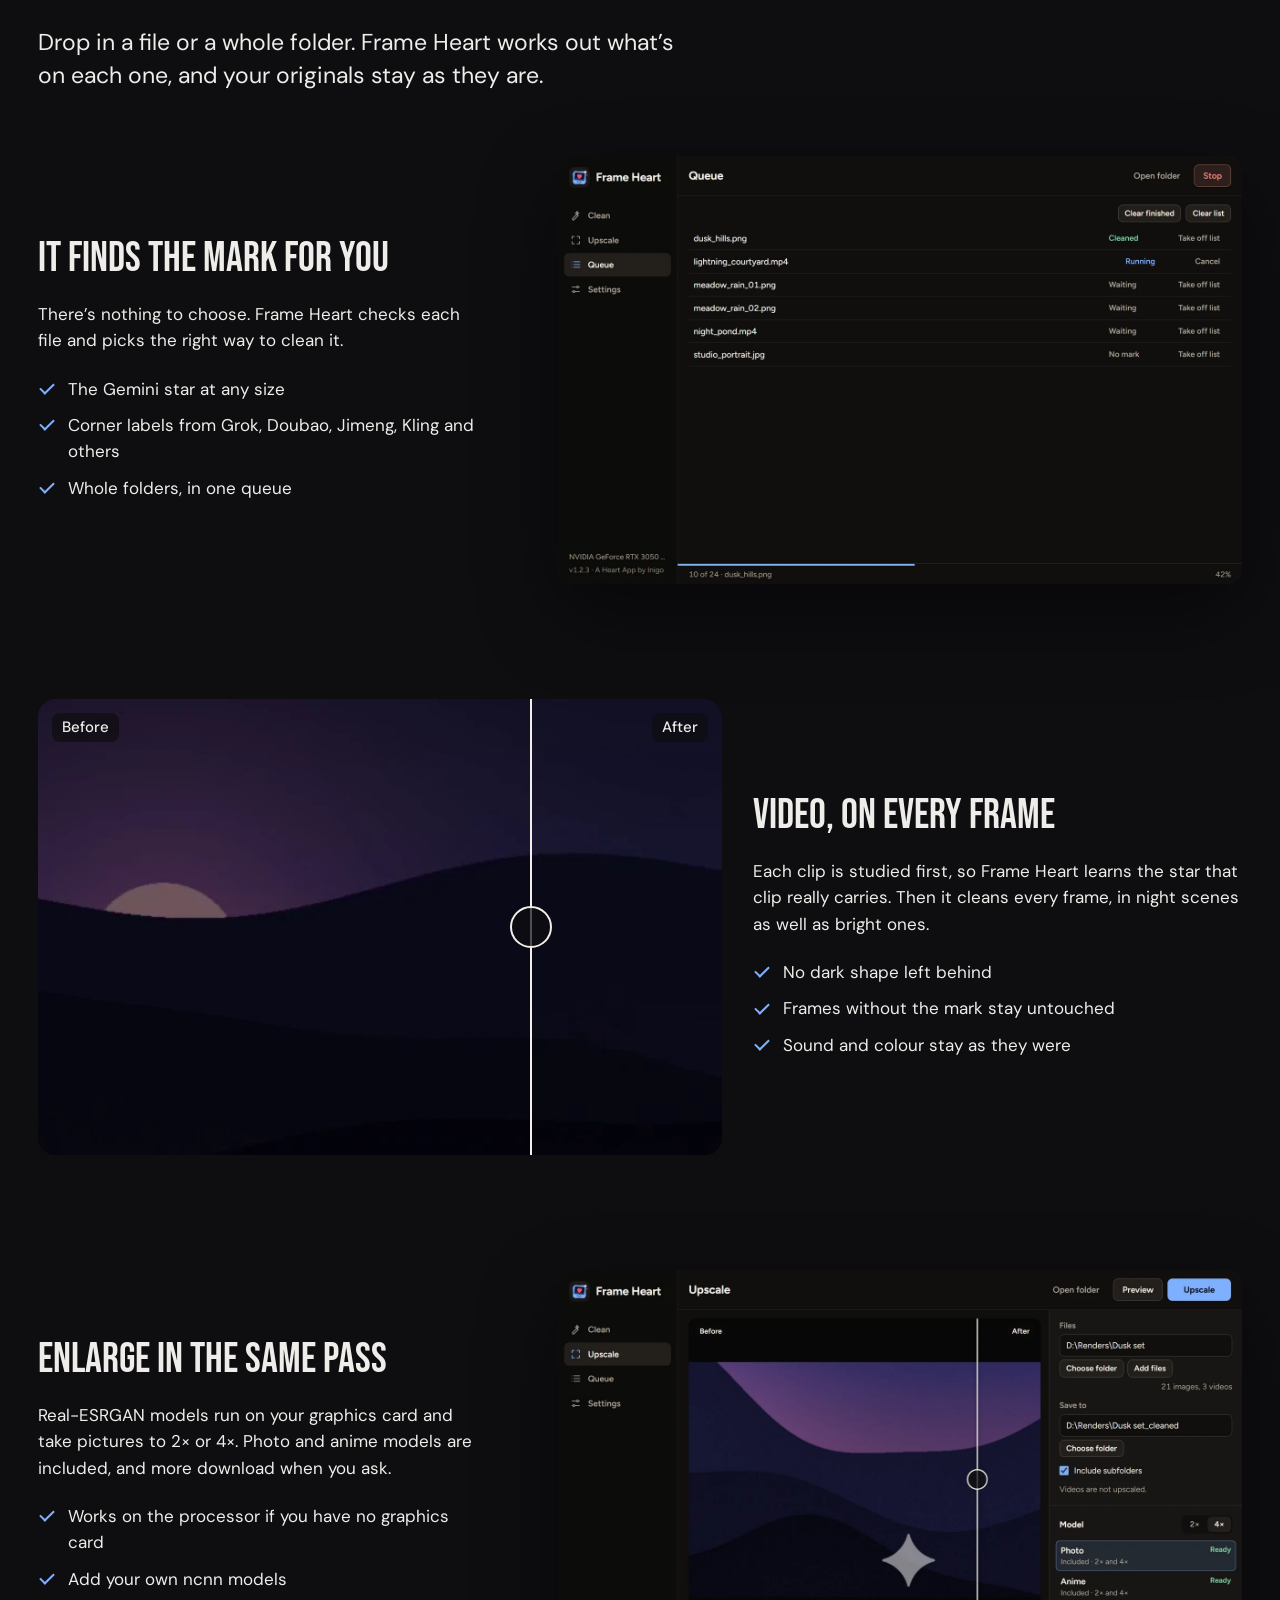
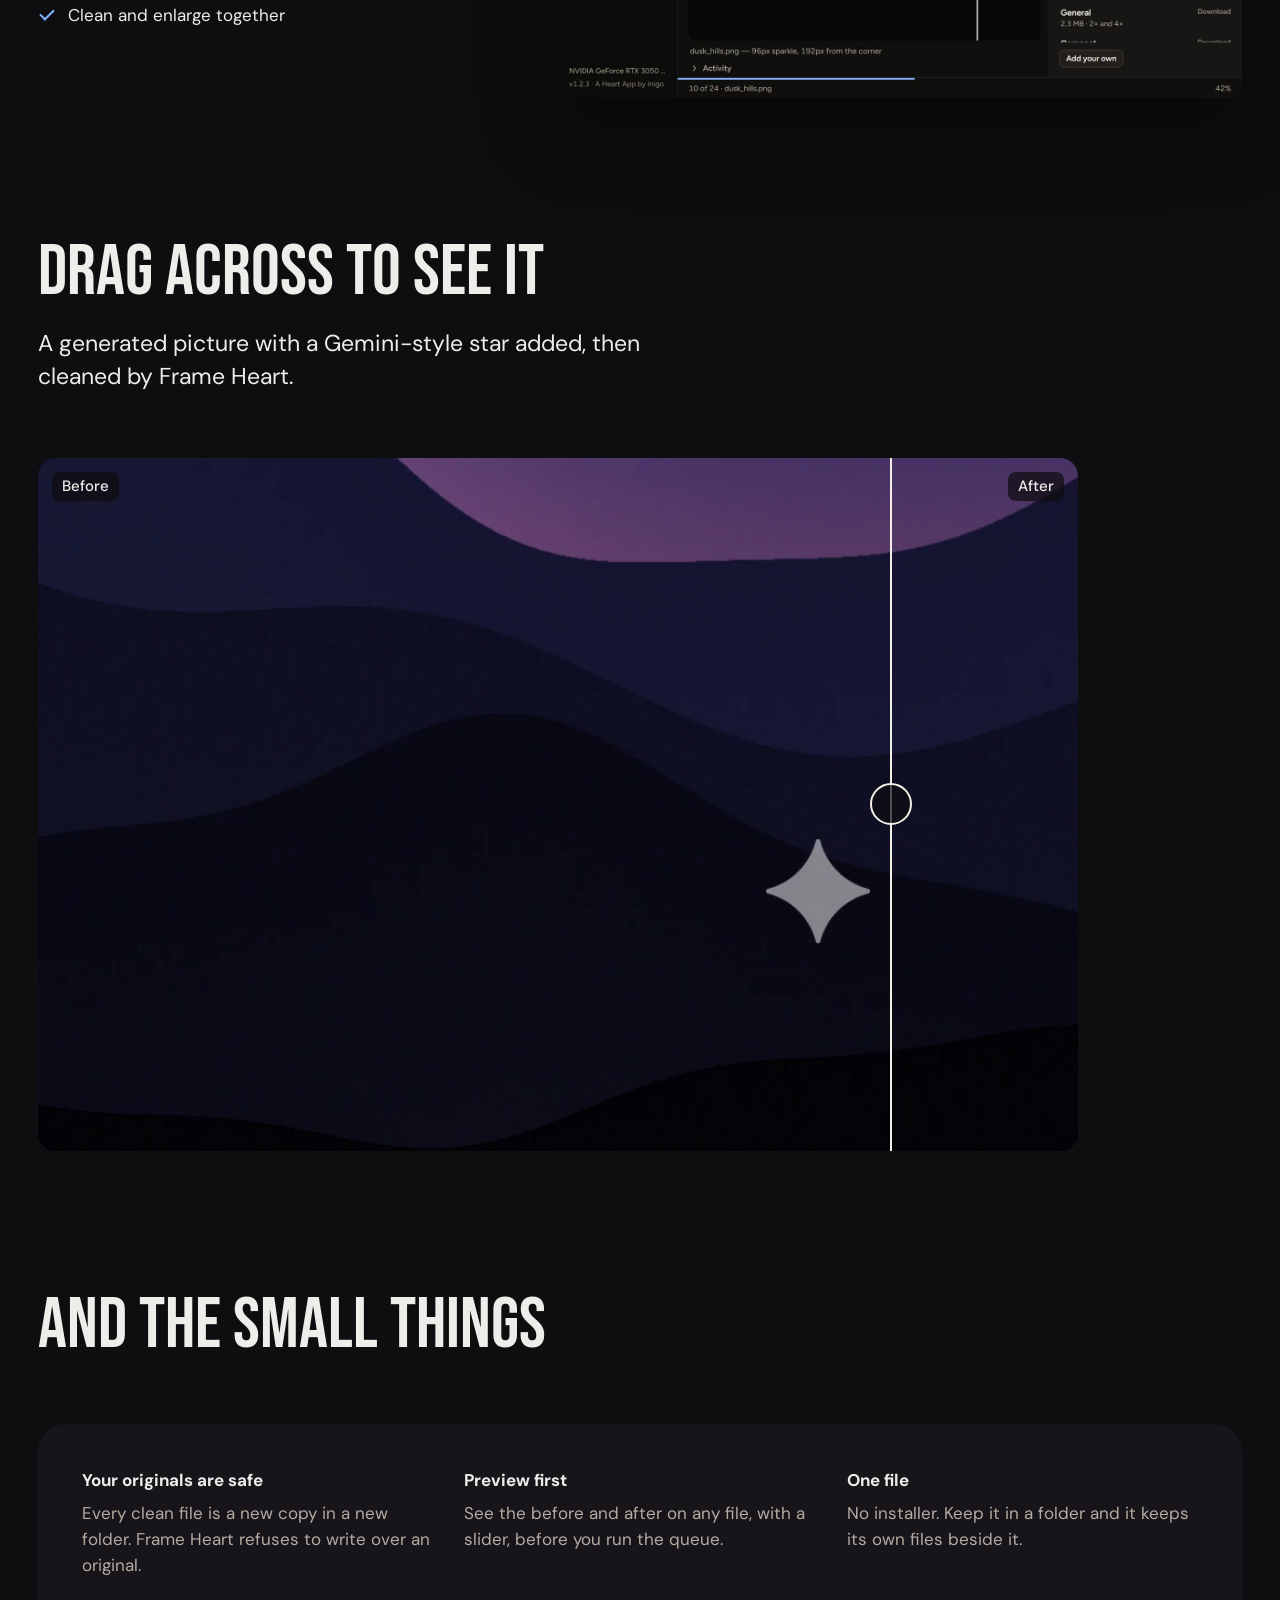
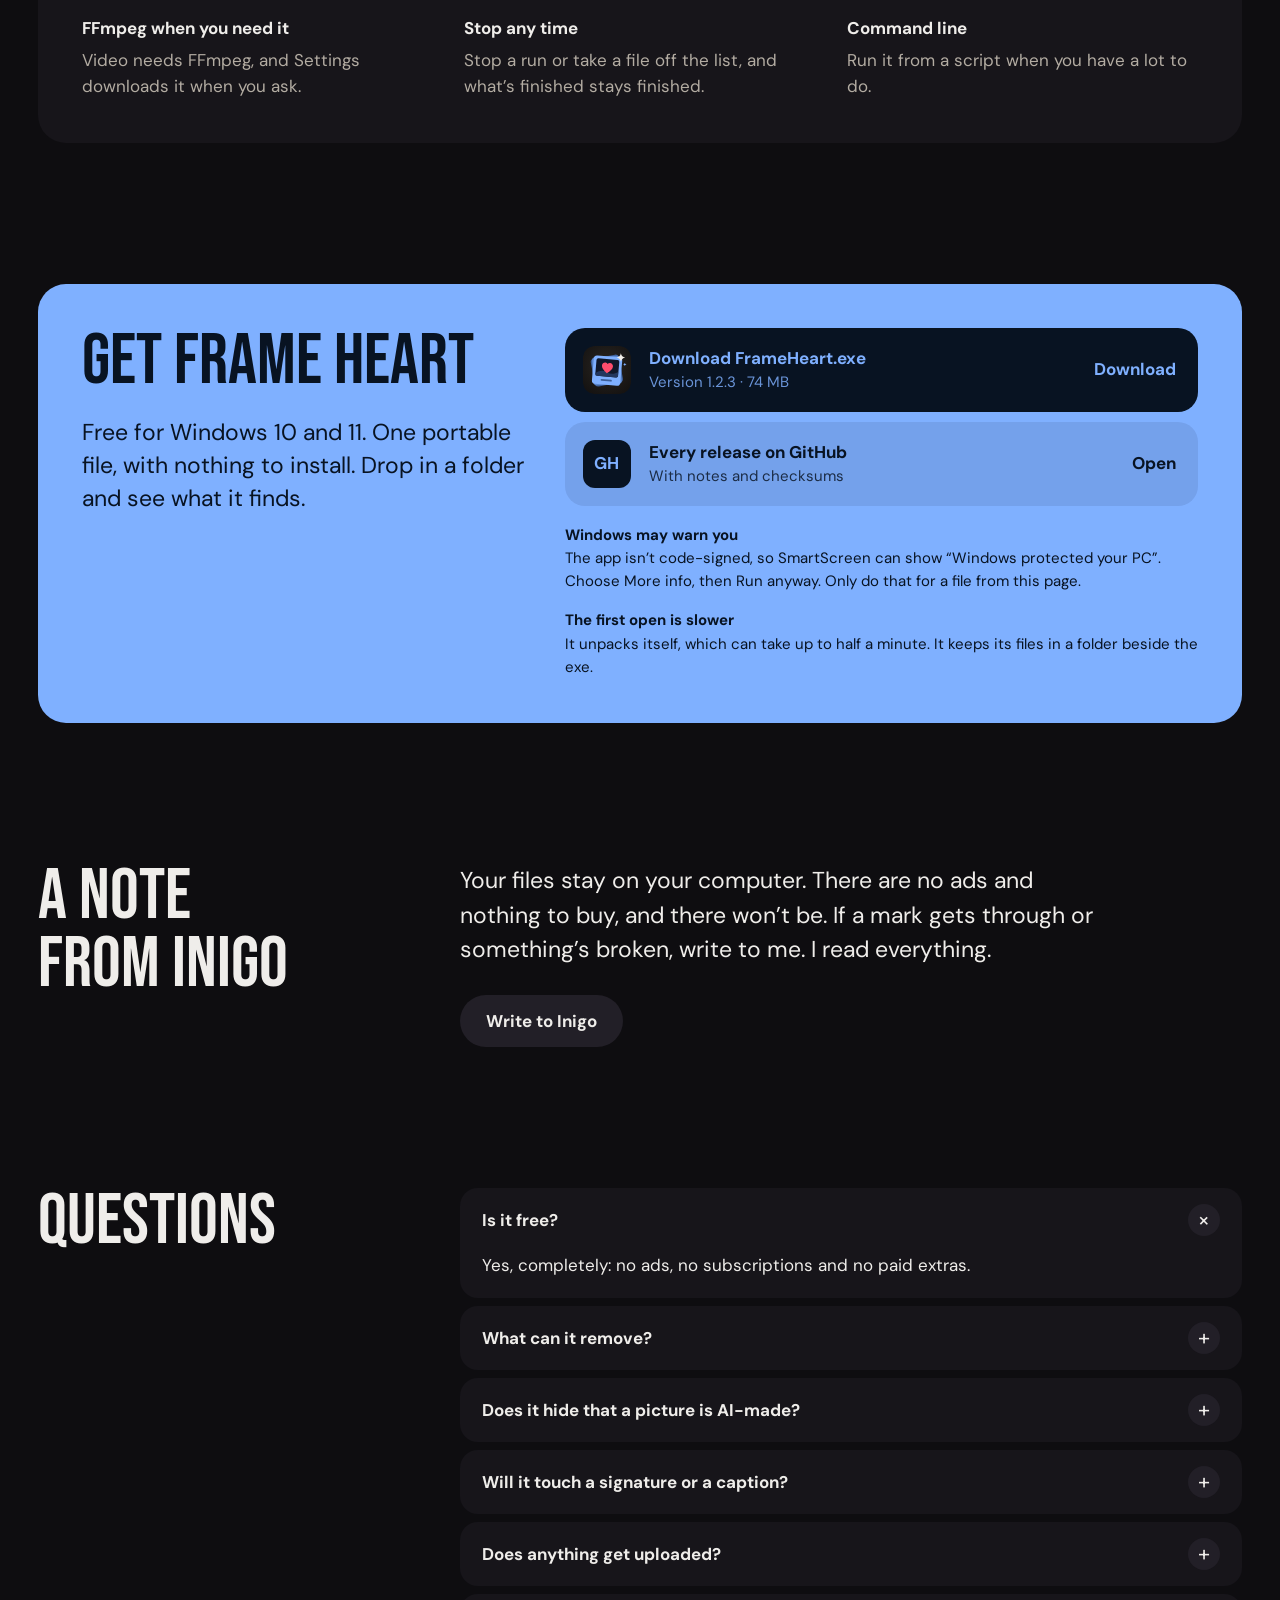
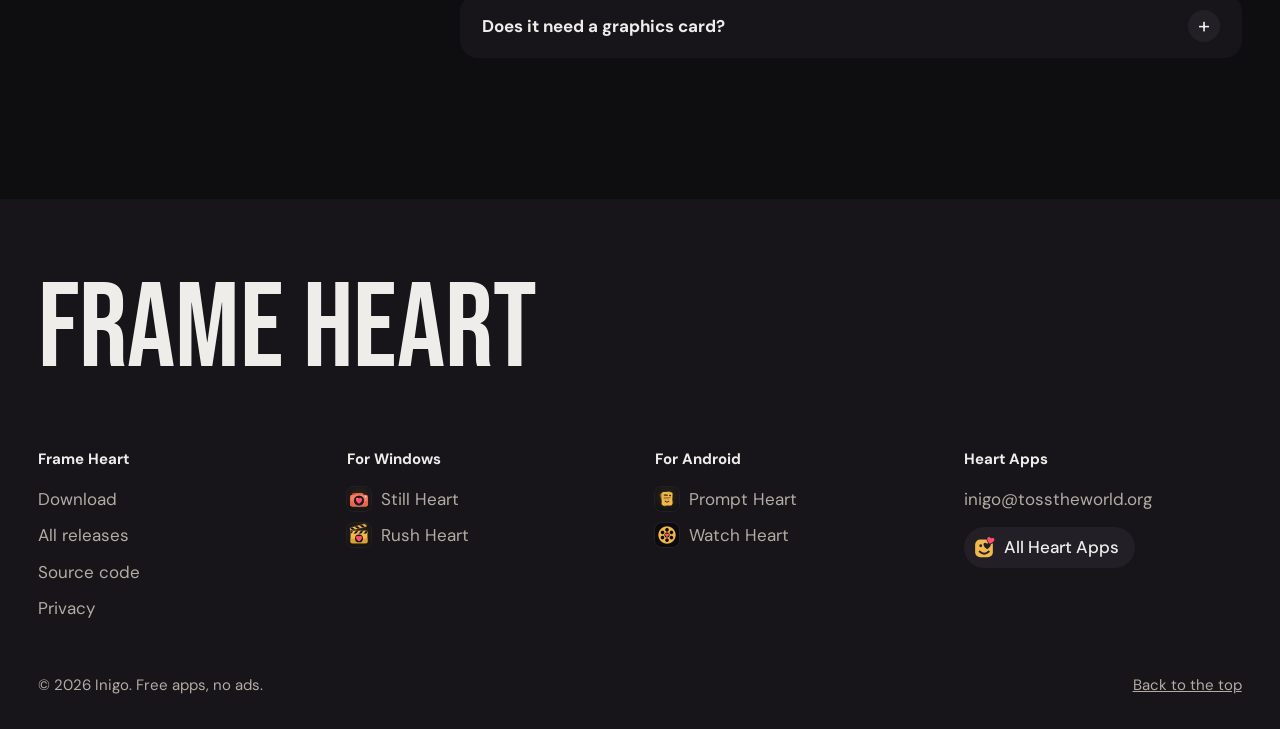
==== commit d0ab5320: "Frame Heart 1.2.3" ====
--- a/index.html
+++ b/index.html
@@ -116,7 +116,7 @@
         <p data-reveal style="--i:1">Free for Windows 10 and 11. One portable file, with nothing to install. Drop in a folder and see what it finds.</p>
       </div>
       <div class="ways">
-        <a class="way way-main" href="https://github.com/inigo-code/frame-heart-site/releases/latest/download/FrameHeart.exe" data-reveal><img src="assets/frame-heart.svg" width="48" height="48" alt=""><span><strong>Download FrameHeart.exe</strong><span>Version 1.2.2 · 74 MB</span></span><span class="go">Download</span></a>
+        <a class="way way-main" href="https://github.com/inigo-code/frame-heart-site/releases/latest/download/FrameHeart.exe" data-reveal><img src="assets/frame-heart.svg" width="48" height="48" alt=""><span><strong>Download FrameHeart.exe</strong><span>Version 1.2.3 · 74 MB</span></span><span class="go">Download</span></a>
         <a class="way" href="https://github.com/inigo-code/frame-heart-site/releases" data-reveal style="--i:1"><span class="way-mark" aria-hidden="true">GH</span><span><strong>Every release on GitHub</strong><span>With notes and checksums</span></span><span class="go">Open</span></a>
         <div class="notes" data-reveal style="--i:2">
           <p><strong>Windows may warn you</strong>The app isn’t code-signed, so SmartScreen can show “Windows protected your PC”. Choose More info, then Run anyway. Only do that for a file from this page.</p>
--- a/theme.css
+++ b/theme.css
@@ -30,7 +30,7 @@
 .row { grid-template-columns: minmax(0, 5fr) minmax(0, 7fr); }
 .row:nth-child(even) { grid-template-columns: minmax(0, 7fr) minmax(0, 5fr); }
 .row-media { display: block; padding: 0; background: none; }
-.row-media .compare { aspect-ratio: 3 / 2; }
+.row-media .compare { width: 100%; aspect-ratio: 3 / 2; }
 
 /* A wall of pictures */
 .wall { display: grid; gap: 10px; margin-top: clamp(1.5rem, 3vw, 2.5rem); }
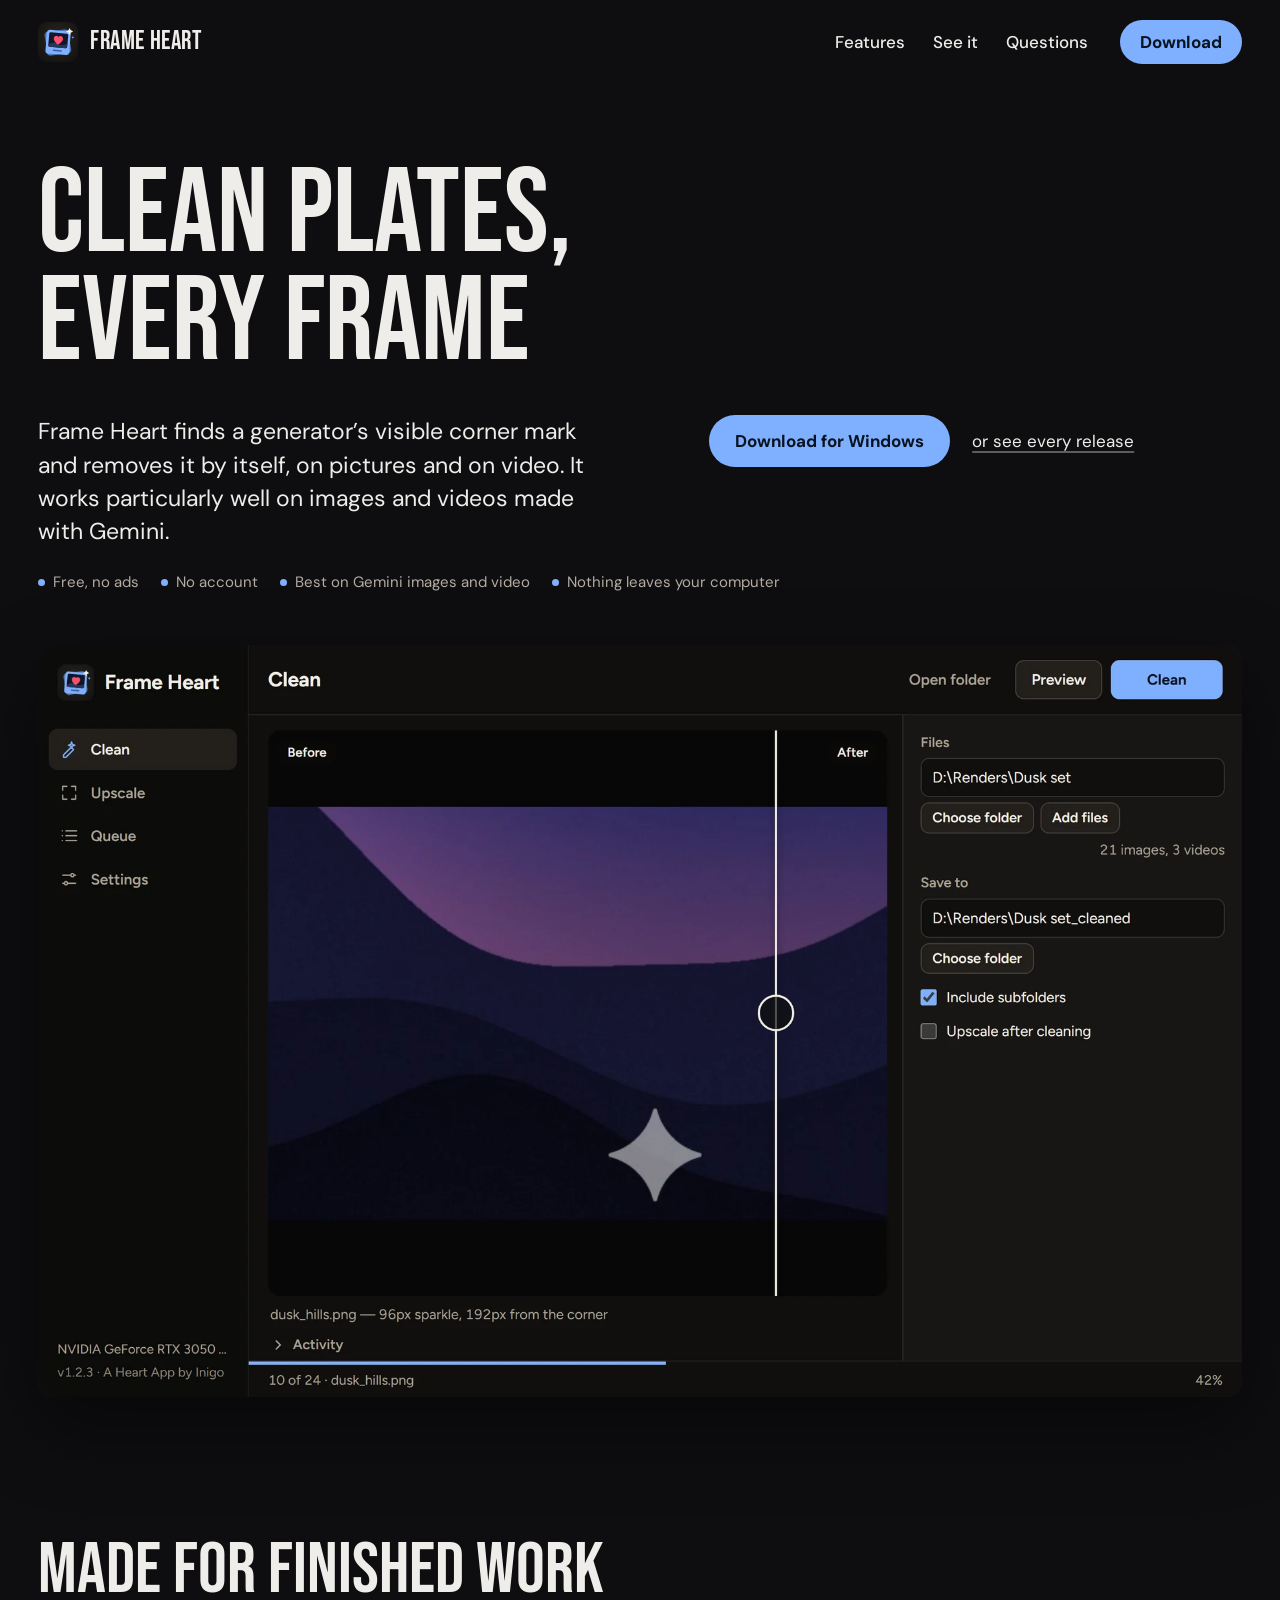
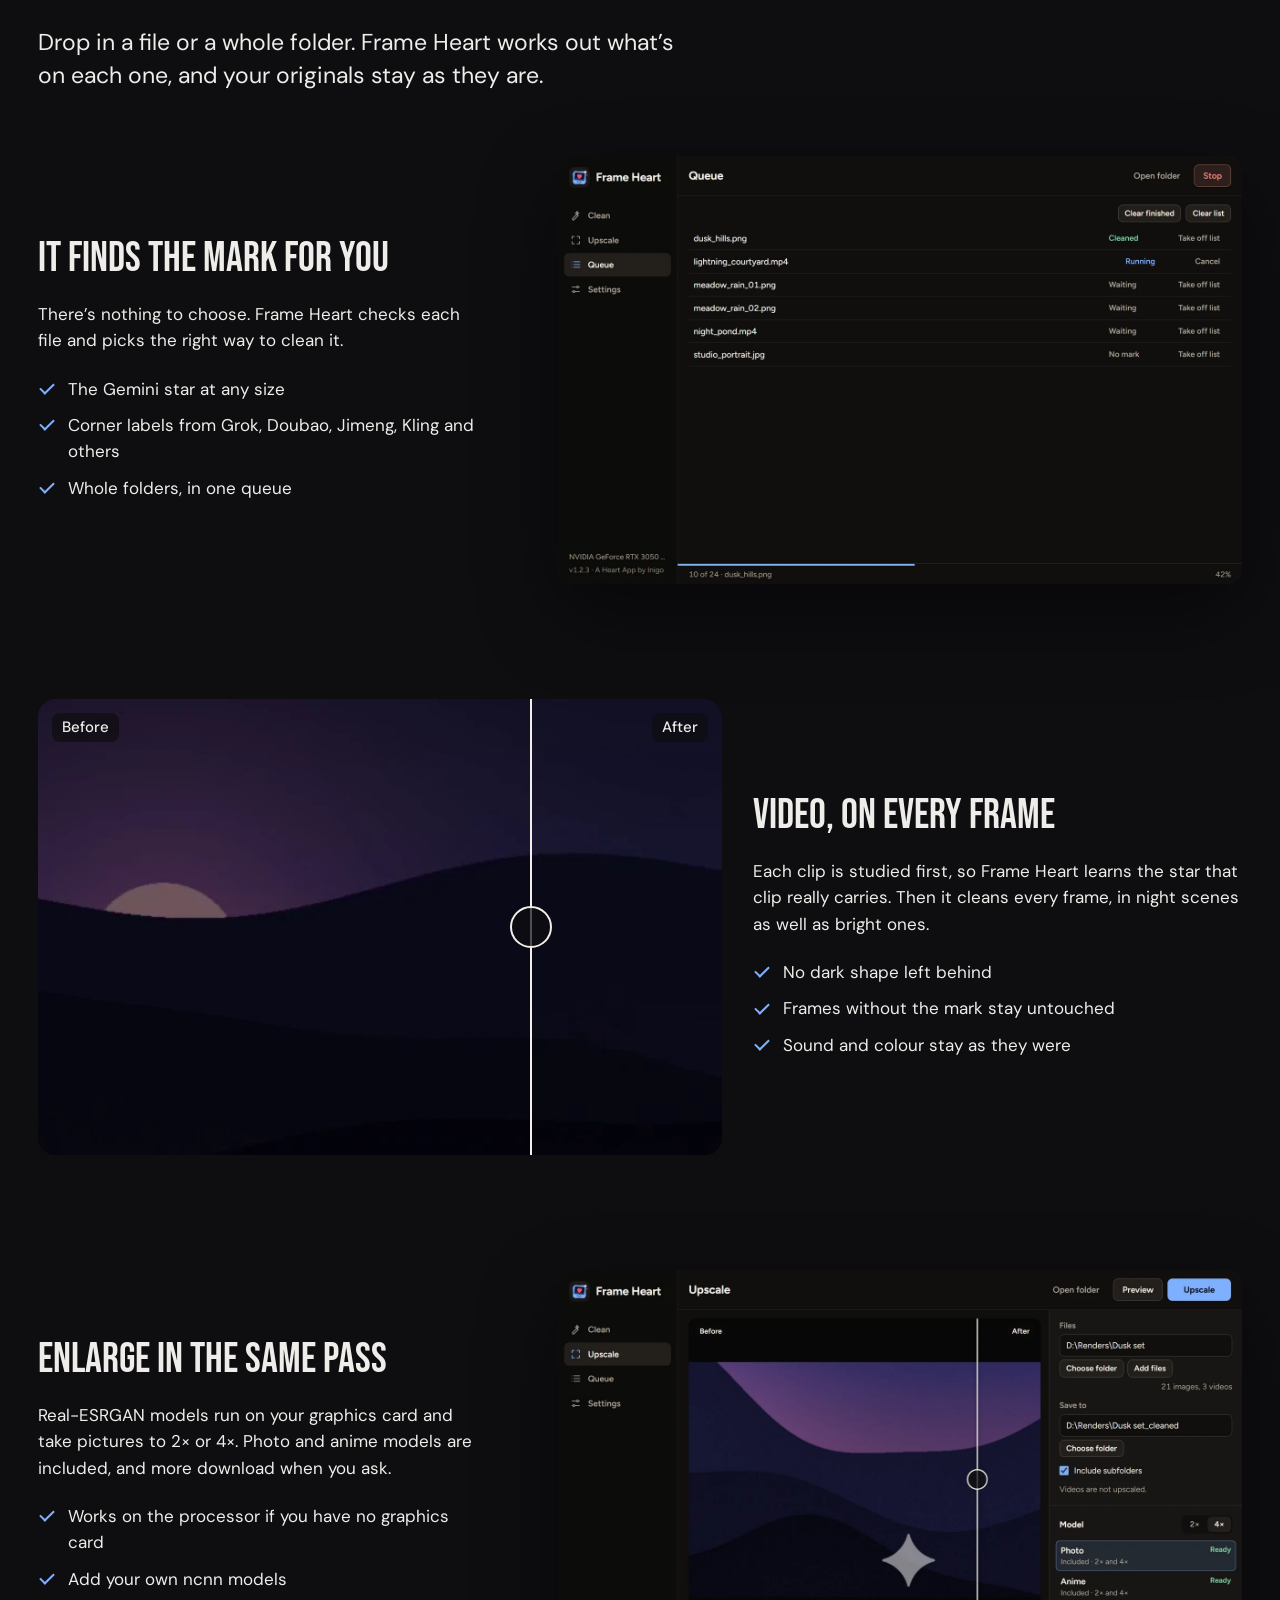
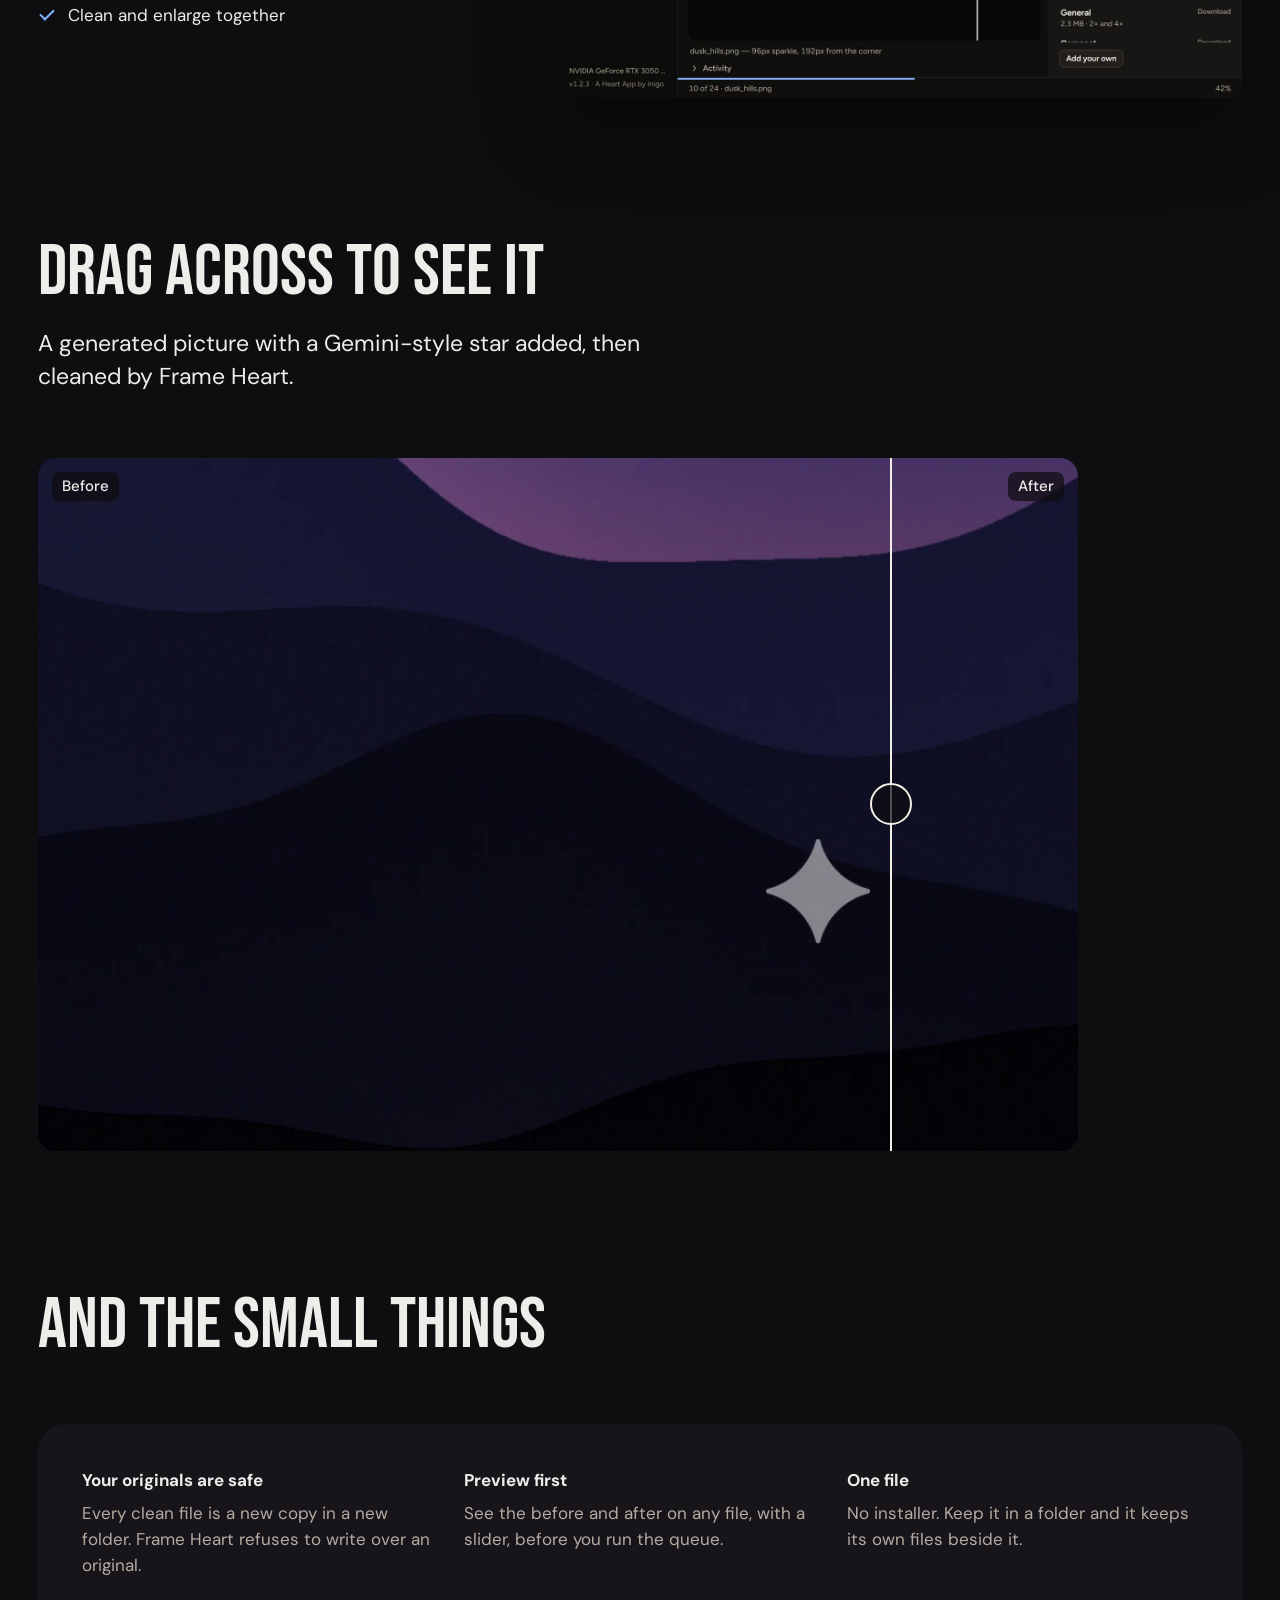
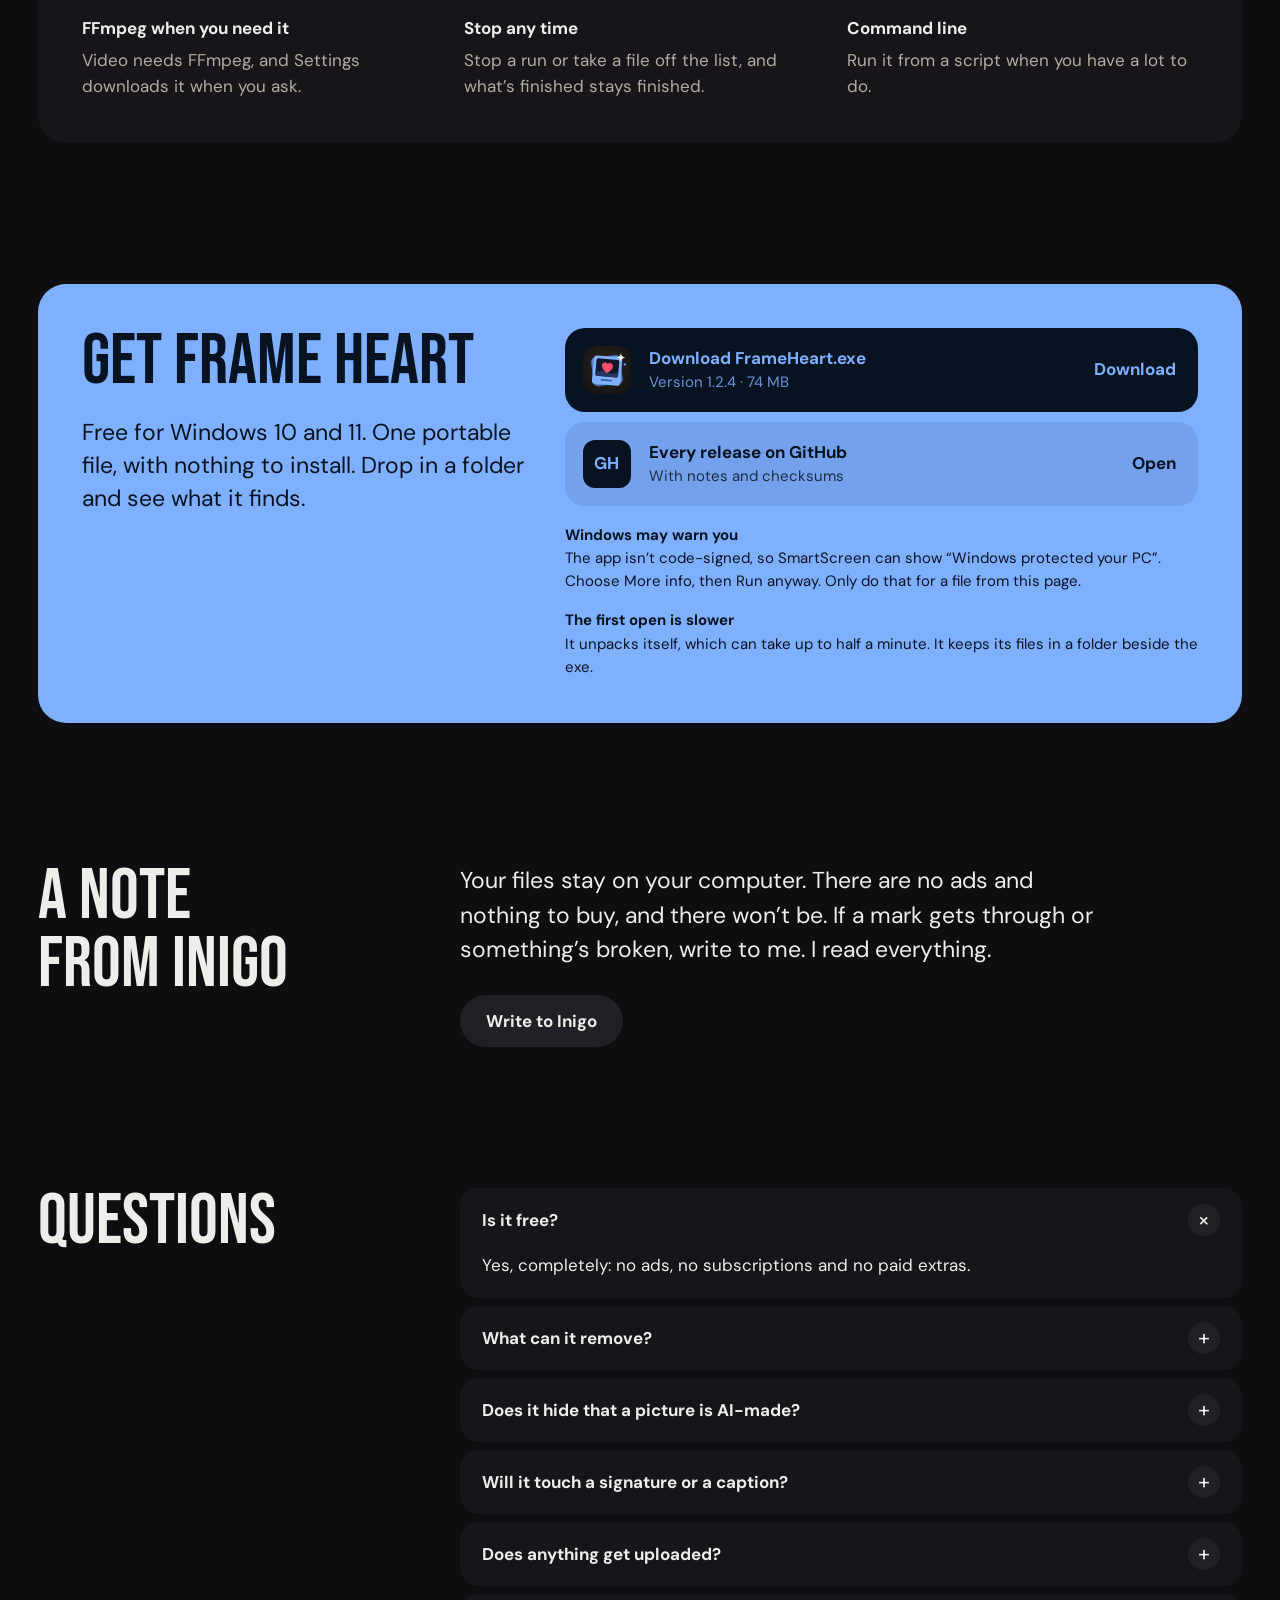
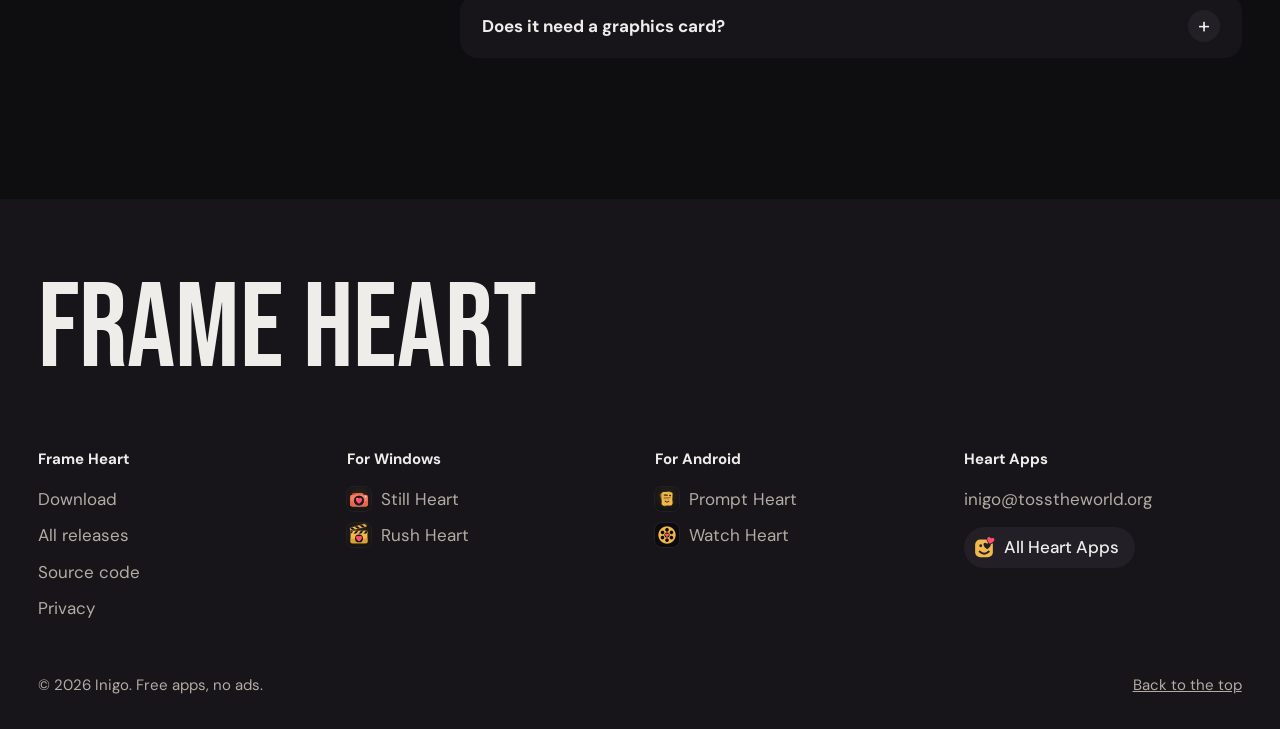
==== commit e5a8db4e: "Frame Heart 1.2.4" ====
--- a/index.html
+++ b/index.html
@@ -116,7 +116,7 @@
         <p data-reveal style="--i:1">Free for Windows 10 and 11. One portable file, with nothing to install. Drop in a folder and see what it finds.</p>
       </div>
       <div class="ways">
-        <a class="way way-main" href="https://github.com/inigo-code/frame-heart-site/releases/latest/download/FrameHeart.exe" data-reveal><img src="assets/frame-heart.svg" width="48" height="48" alt=""><span><strong>Download FrameHeart.exe</strong><span>Version 1.2.3 · 74 MB</span></span><span class="go">Download</span></a>
+        <a class="way way-main" href="https://github.com/inigo-code/frame-heart-site/releases/latest/download/FrameHeart.exe" data-reveal><img src="assets/frame-heart.svg" width="48" height="48" alt=""><span><strong>Download FrameHeart.exe</strong><span>Version 1.2.4 · 74 MB</span></span><span class="go">Download</span></a>
         <a class="way" href="https://github.com/inigo-code/frame-heart-site/releases" data-reveal style="--i:1"><span class="way-mark" aria-hidden="true">GH</span><span><strong>Every release on GitHub</strong><span>With notes and checksums</span></span><span class="go">Open</span></a>
         <div class="notes" data-reveal style="--i:2">
           <p><strong>Windows may warn you</strong>The app isn’t code-signed, so SmartScreen can show “Windows protected your PC”. Choose More info, then Run anyway. Only do that for a file from this page.</p>
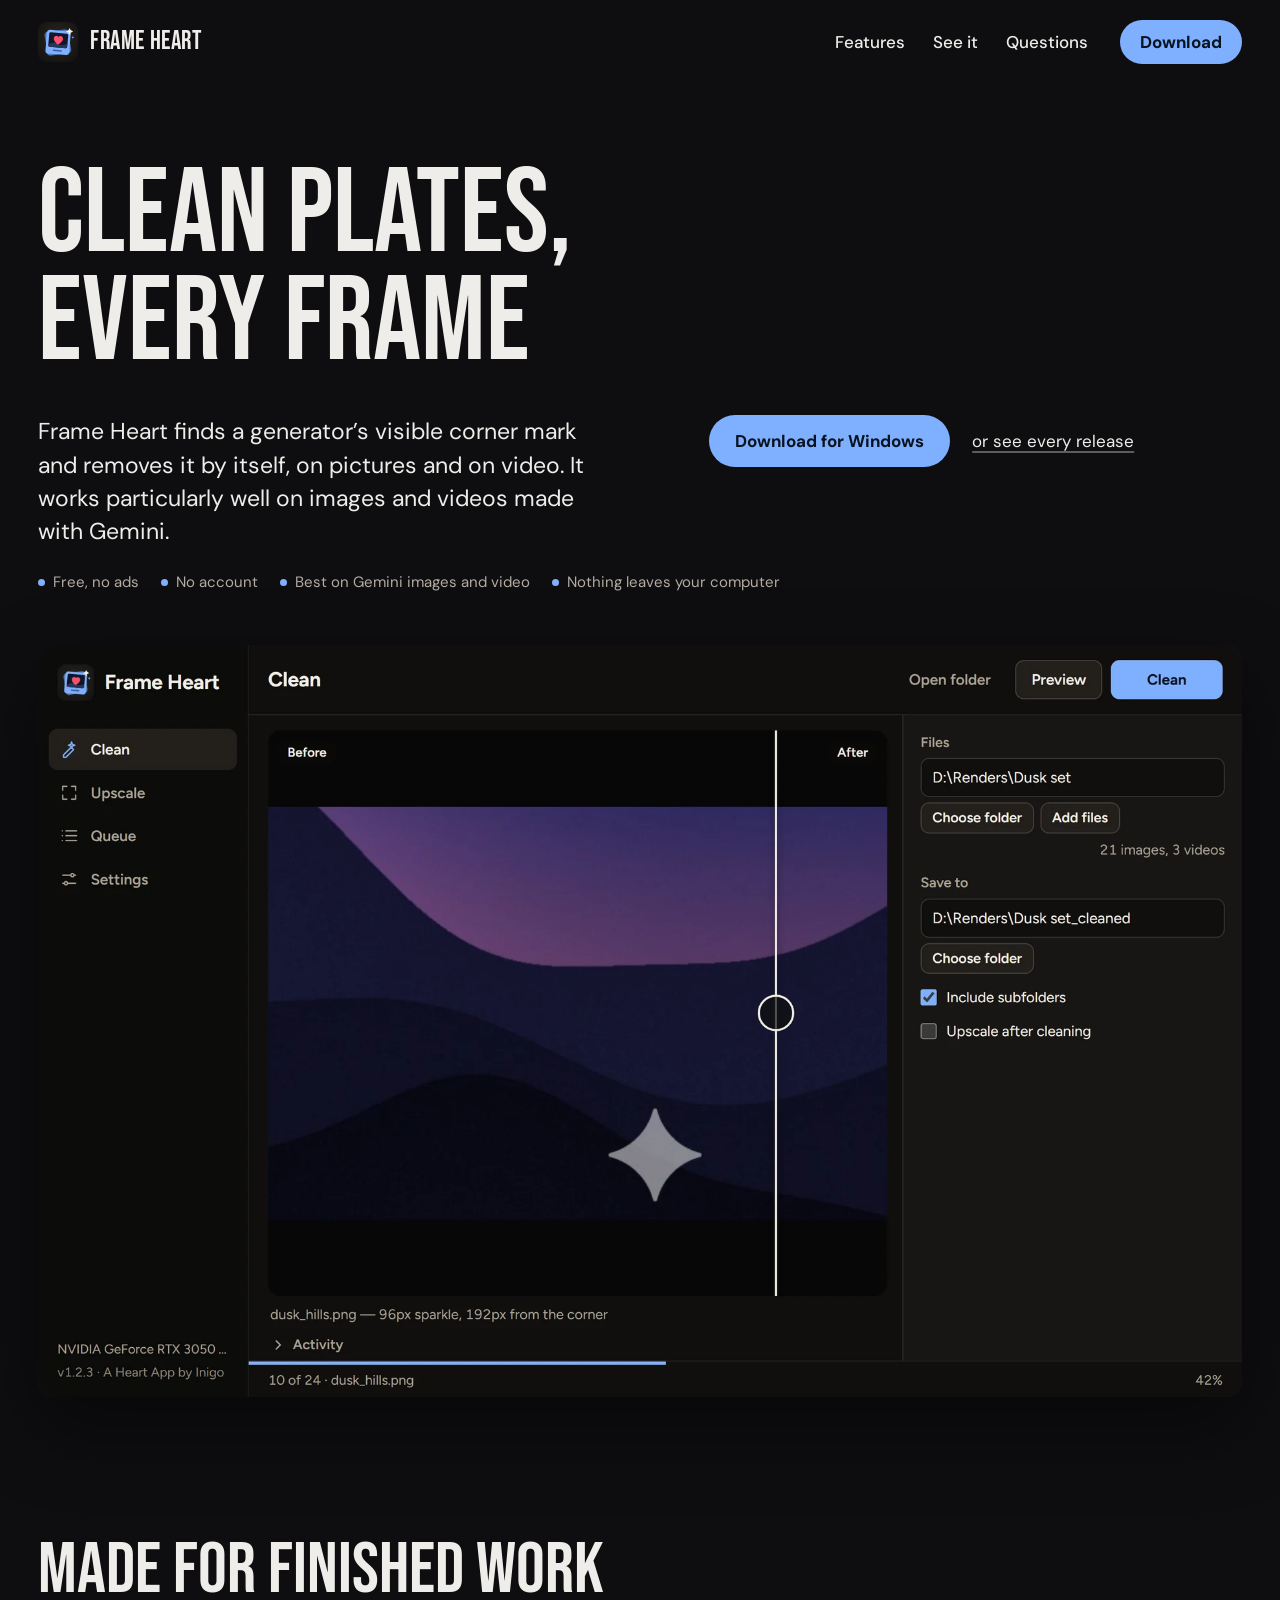
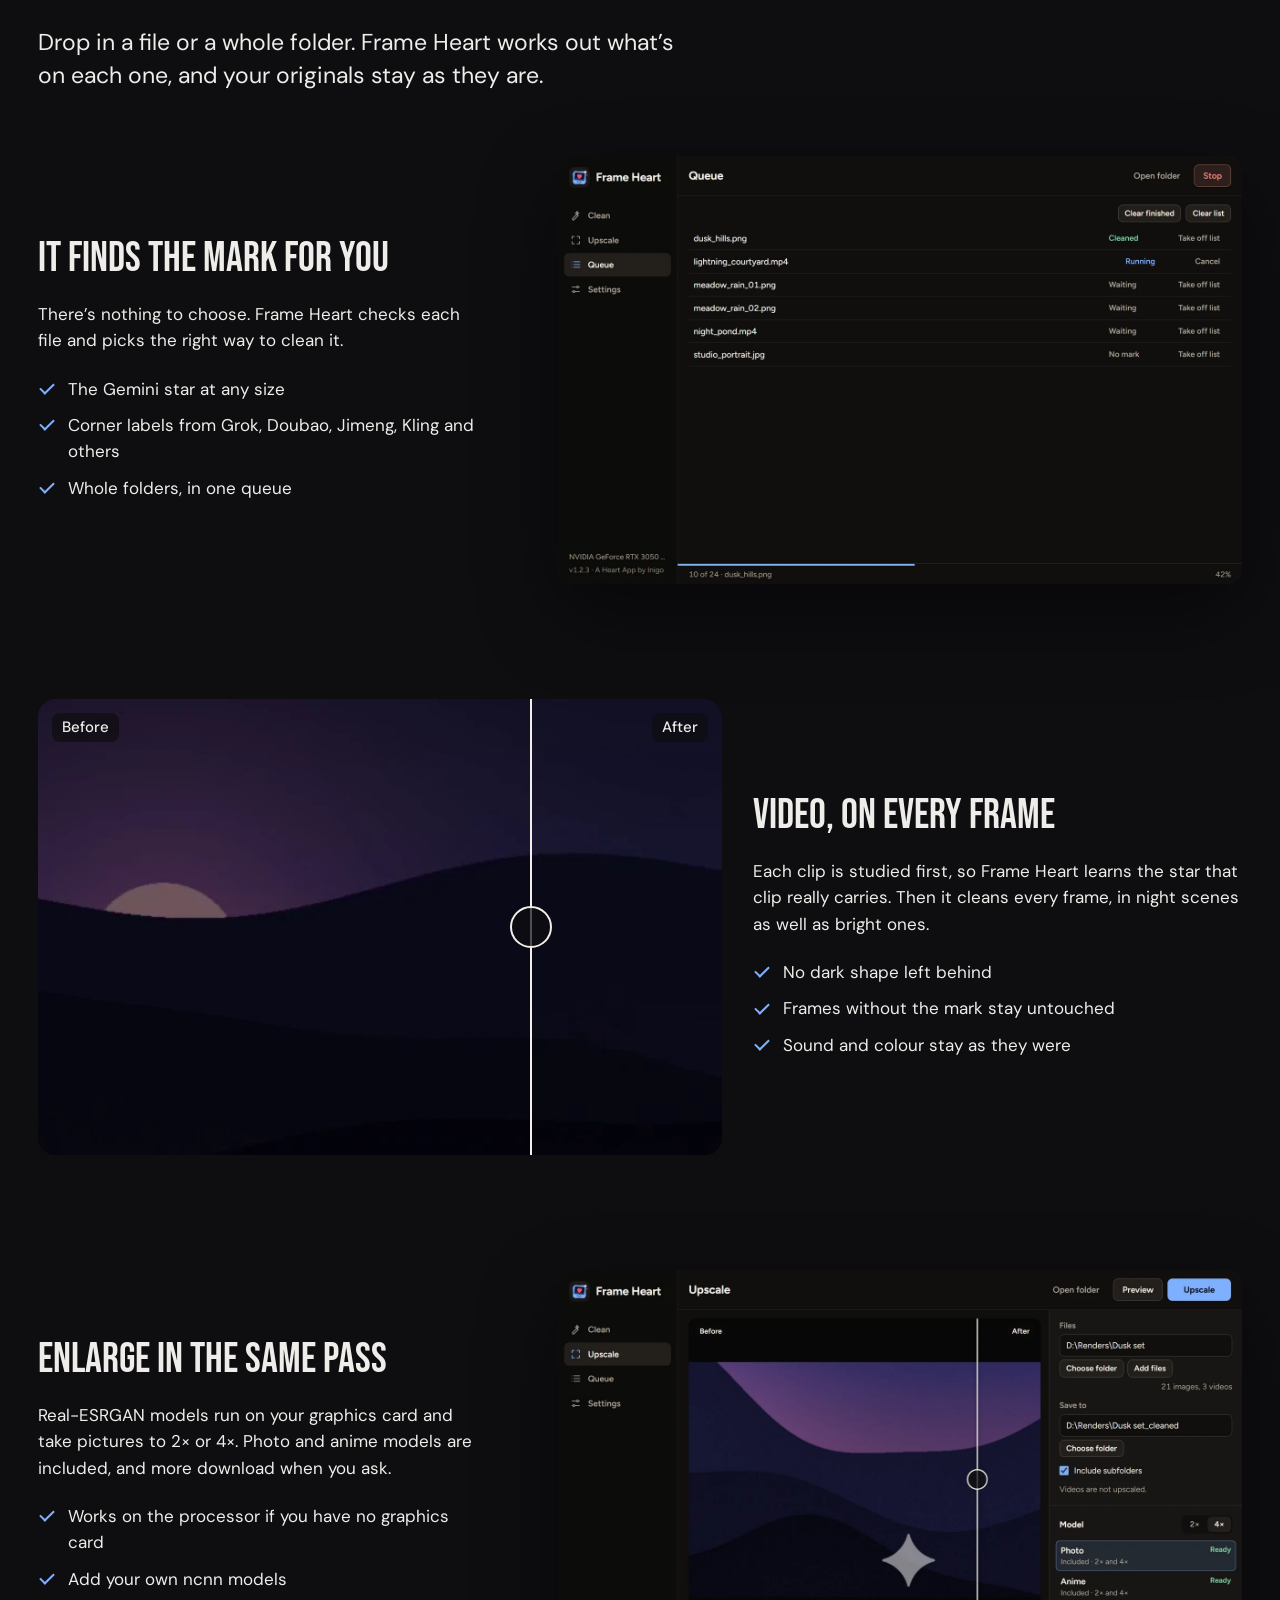
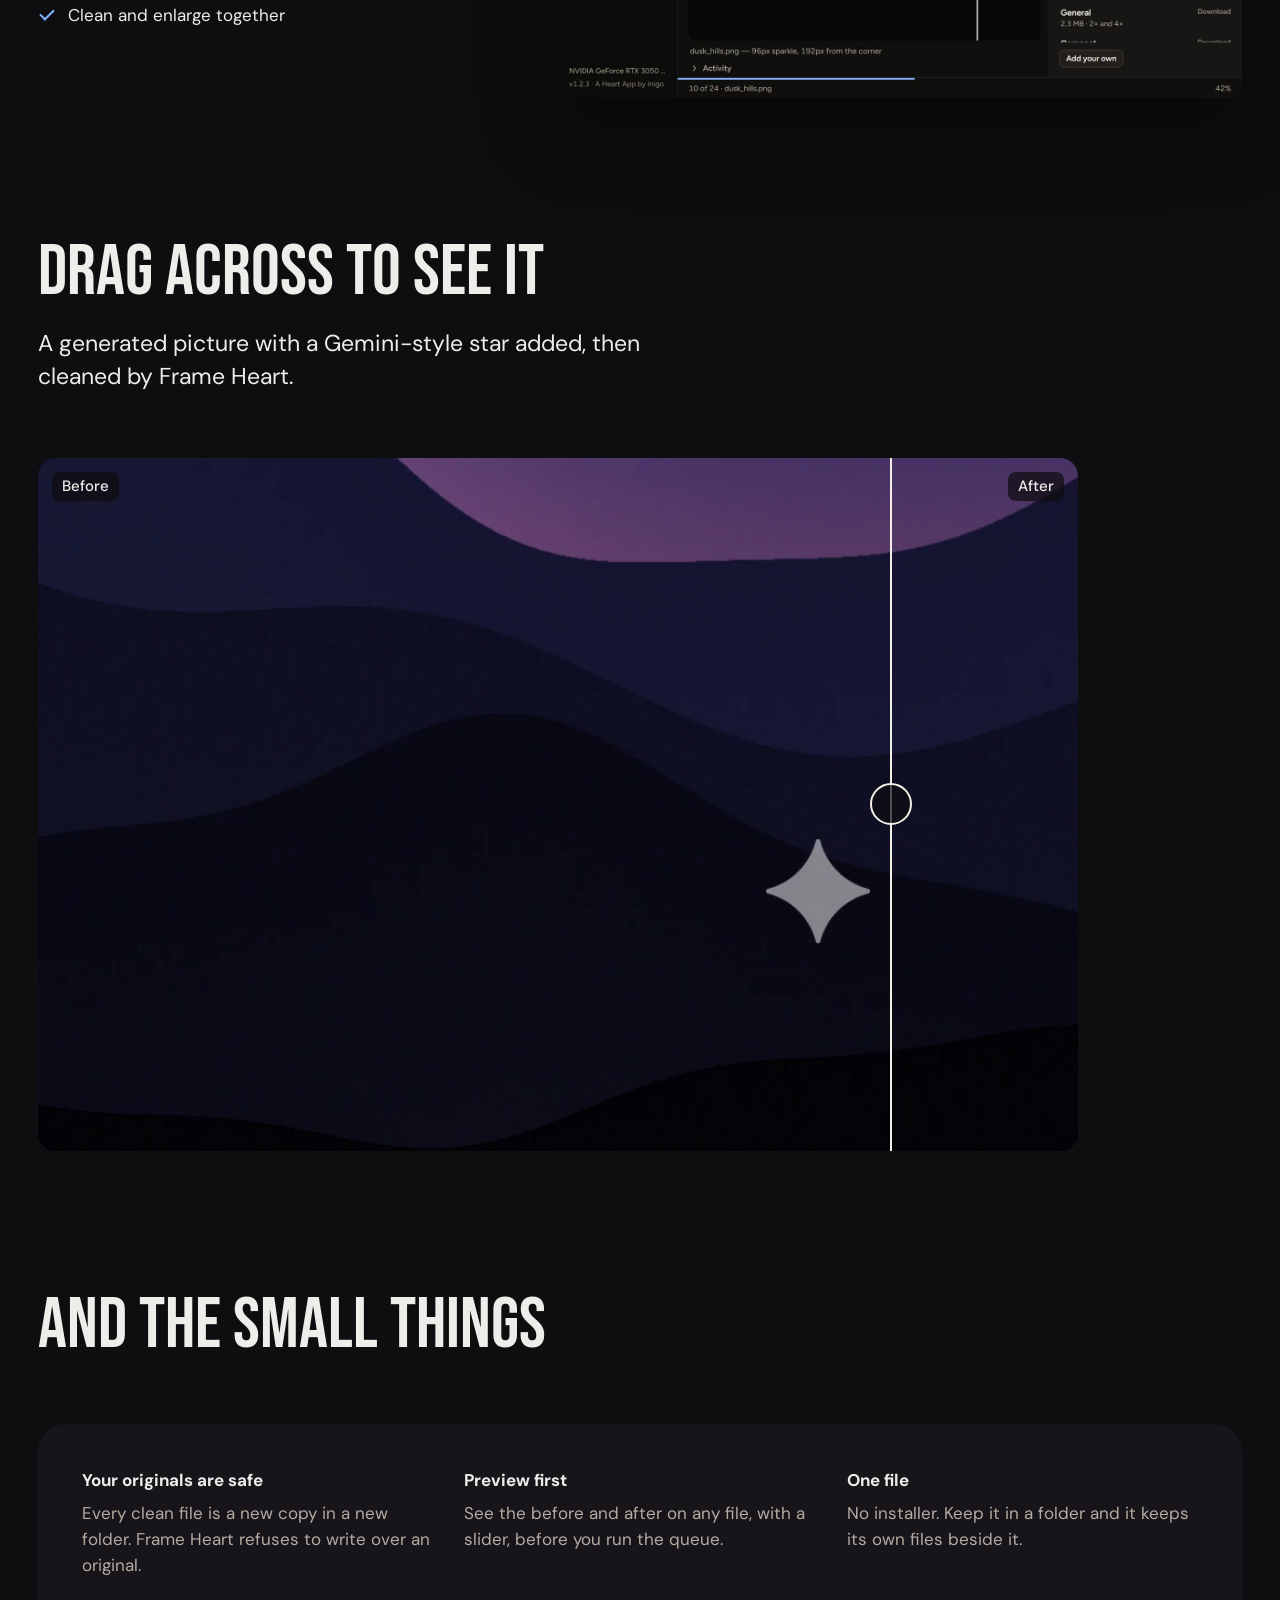
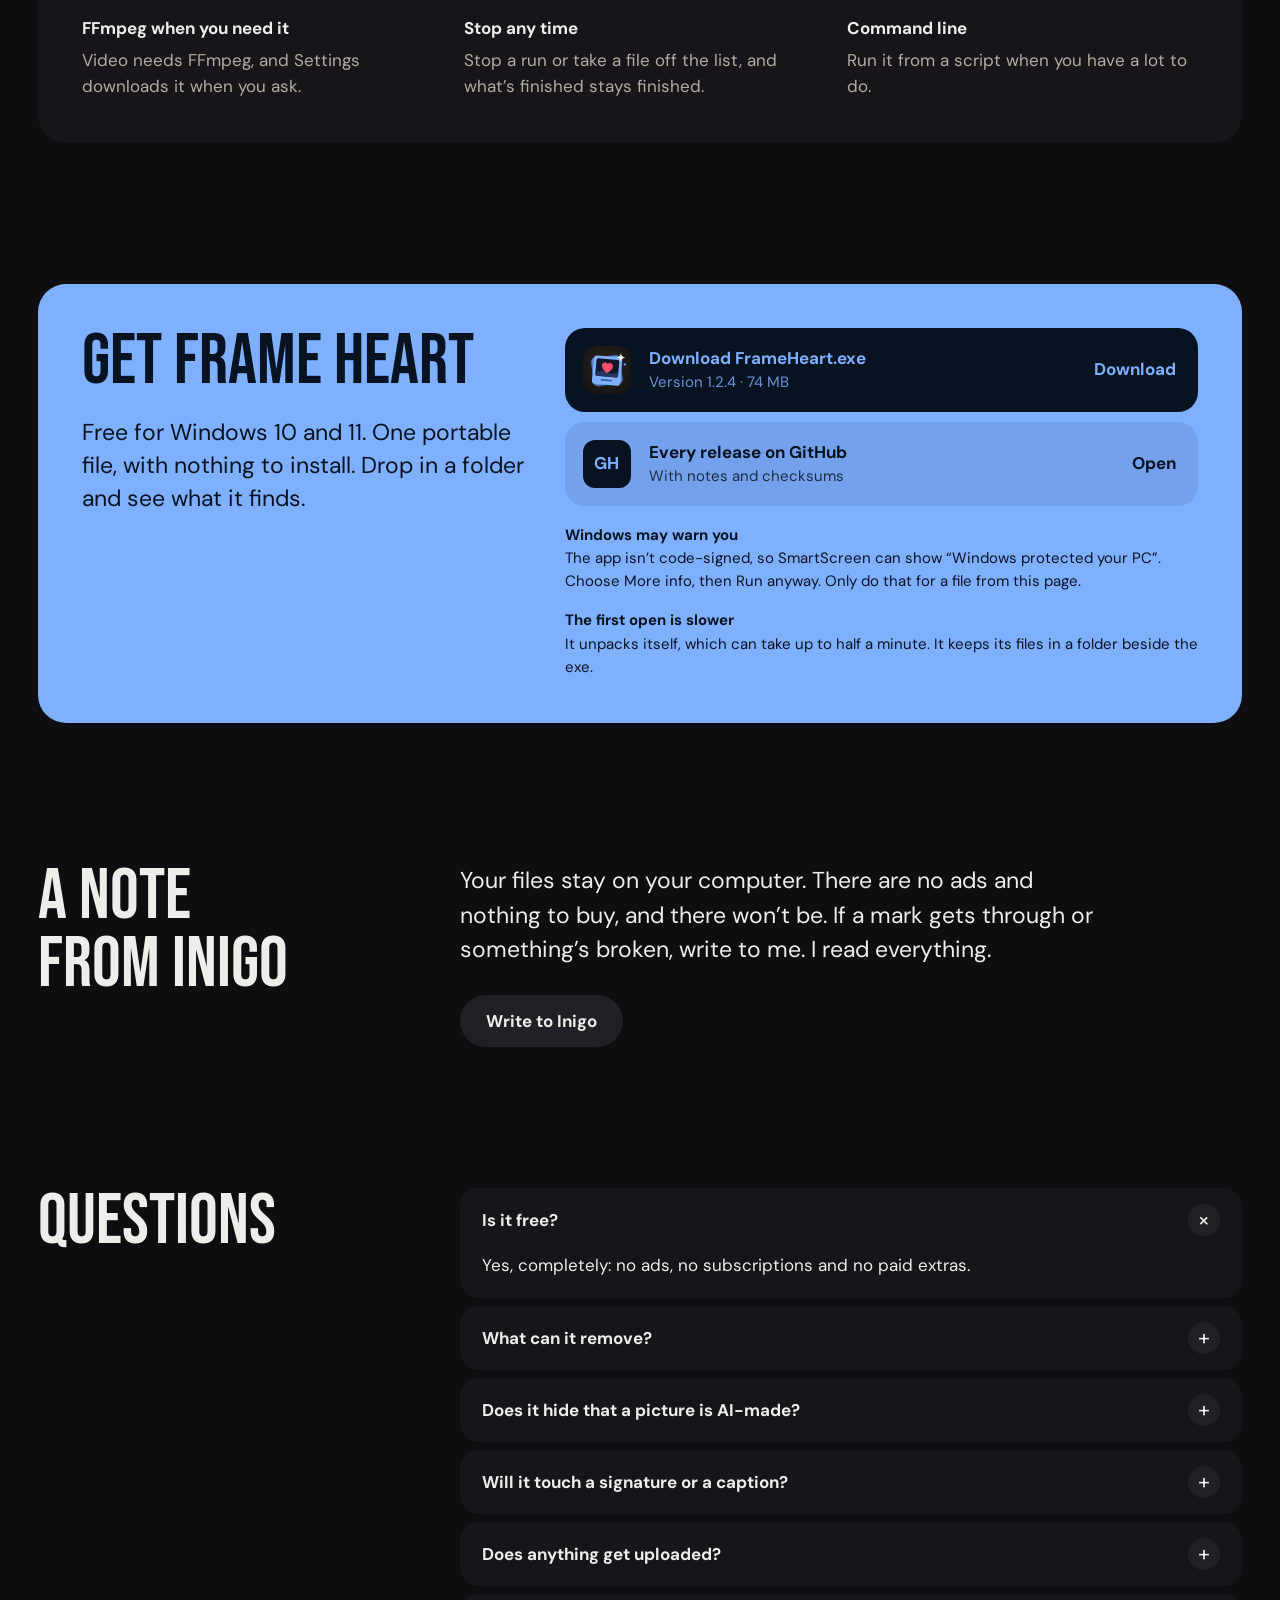
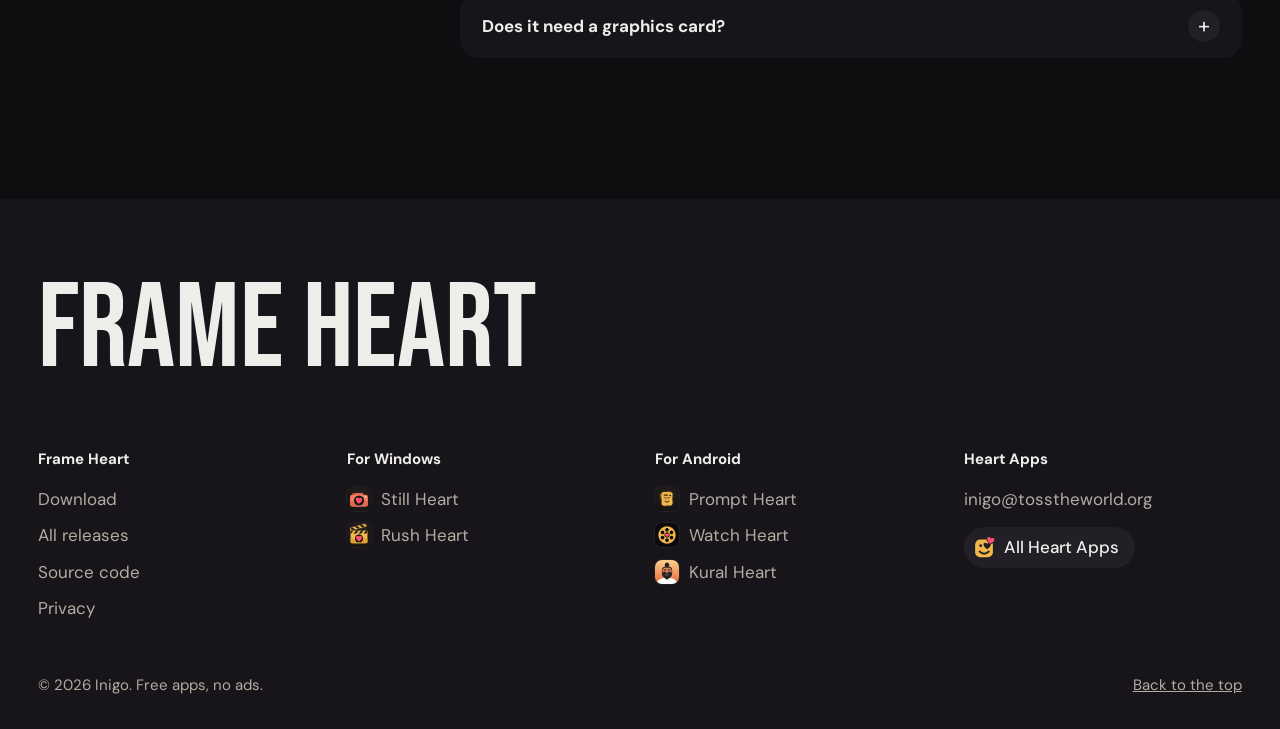
==== commit d3210463: "Link Kural Heart" ====
--- a/index.html
+++ b/index.html
@@ -152,7 +152,7 @@
     <div class="foot-cols">
       <nav aria-label="Frame Heart"><h2>Frame Heart</h2><a href="https://github.com/inigo-code/frame-heart-site/releases/latest/download/FrameHeart.exe">Download</a><a href="https://github.com/inigo-code/frame-heart-site/releases">All releases</a><a href="https://github.com/inigo-code/frame-heart">Source code</a><a href="privacy.html">Privacy</a></nav>
       <nav aria-label="For Windows"><h2>For Windows</h2><a class="to-app" href="https://inigo-code.github.io/still-heart-site/"><img src="assets/still-heart.svg" width="24" height="24" alt="">Still Heart</a><a class="to-app" href="https://inigo-code.github.io/rush-heart-site/"><img src="assets/rush-heart.svg" width="24" height="24" alt="">Rush Heart</a></nav>
-      <nav aria-label="For Android"><h2>For Android</h2><a class="to-app" href="https://inigo-code.github.io/prompt-heart-site/"><img src="assets/prompt-heart.png" width="24" height="24" alt="">Prompt Heart</a><a class="to-app" href="https://inigo-code.github.io/watch-heart-site/"><img src="assets/watch-heart.png" width="24" height="24" alt="">Watch Heart</a></nav>
+      <nav aria-label="For Android"><h2>For Android</h2><a class="to-app" href="https://inigo-code.github.io/prompt-heart-site/"><img src="assets/prompt-heart.png" width="24" height="24" alt="">Prompt Heart</a><a class="to-app" href="https://inigo-code.github.io/watch-heart-site/"><img src="assets/watch-heart.png" width="24" height="24" alt="">Watch Heart</a><a class="to-app" href="https://inigo-code.github.io/kural-heart-site/"><img src="assets/kural-heart.png" width="24" height="24" alt="">Kural Heart</a></nav>
       <nav aria-label="Heart Apps"><h2>Heart Apps</h2><a href="mailto:inigo@tosstheworld.org?subject=Frame%20Heart">inigo@tosstheworld.org</a><a class="to-home" href="https://inigo-code.github.io/"><img src="assets/heart-apps.svg" width="22" height="22" alt="">All Heart Apps</a></nav>
     </div>
     <div class="foot-last"><p>© 2026 Inigo. Free apps, no ads.</p><a href="#top">Back to the top</a></div>
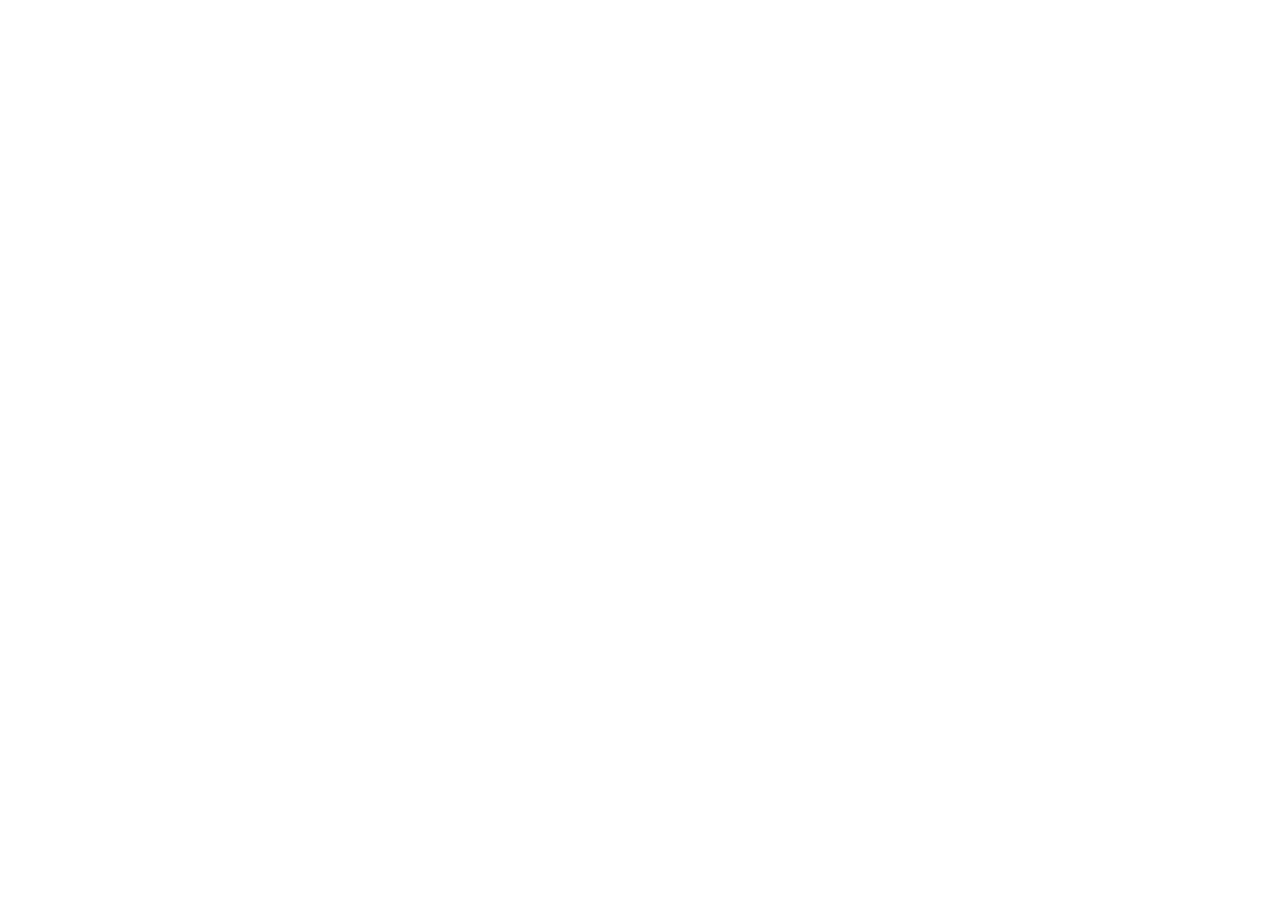
==== commit 57687936: "Redirect to https://heartapps.github.io/ (site f815437)" ====
--- a/index.html
+++ b/index.html
@@ -1,165 +1,15 @@
 <!doctype html>
 <html lang="en">
 <head>
-  <meta charset="utf-8">
-  <meta name="viewport" content="width=device-width, initial-scale=1">
-  <title>Frame Heart · Clean visible corner marks off AI pictures and video</title>
-  <meta name="description" content="Clean corner watermarks off your AI pictures and video. Free for Windows.">
-  <meta name="theme-color" content="#0E0D10">
-  <meta property="og:title" content="Frame Heart">
-  <meta property="og:description" content="Clean corner watermarks off your AI pictures and video. A free Heart App for Windows.">
-  <meta property="og:image" content="https://inigo-code.github.io/frame-heart-site/assets/preview.png">
-  <meta property="og:image:width" content="1200">
-  <meta property="og:image:height" content="630">
-  <meta name="twitter:card" content="summary_large_image">
-  <link rel="icon" href="assets/frame-heart.svg" type="image/svg+xml">
-  <link rel="apple-touch-icon" href="assets/icon-180.png">
-  <link rel="preconnect" href="https://fonts.googleapis.com">
-  <link rel="preconnect" href="https://fonts.gstatic.com" crossorigin>
-  <link href="https://fonts.googleapis.com/css2?family=Bebas+Neue&family=DM+Sans:opsz,wght@9..40,400;9..40,500;9..40,700&display=swap" rel="stylesheet">
-  <link rel="stylesheet" href="heart.css">
-  <link rel="stylesheet" href="theme.css">
-  <script>document.documentElement.classList.add('js')</script>
+<meta charset="utf-8">
+<meta name="viewport" content="width=device-width, initial-scale=1">
+<title>Heart Apps has moved</title>
+<link rel="canonical" href="https://heartapps.github.io/frame-heart/">
+<meta http-equiv="refresh" content="0; url=https://heartapps.github.io/frame-heart/">
+<script>location.replace("https://heartapps.github.io/frame-heart/" + location.search + location.hash)</script>
+<style>body{margin:0;min-height:100vh;display:grid;place-items:center;background:#0E0D10;color:#EFEDEA;font:17px/1.5 system-ui,sans-serif}a{color:#F2B84B}</style>
 </head>
 <body>
-<main id="top">
-
-  <header class="bar wrap">
-    <a class="brand" href="#top" aria-label="Frame Heart, back to top"><img src="assets/frame-heart.svg" width="40" height="40" alt="">Frame Heart</a>
-    <nav aria-label="Sections"><a href="#features">Features</a><a href="#see">See it</a><a href="#questions">Questions</a></nav>
-    <a class="button button-small" href="#get">Download</a>
-  </header>
-
-  <!-- The headline across the page, then the words beside the window -->
-  <section class="hero wrap" aria-labelledby="hero-title">
-    <div class="hero-text">
-      <h1 id="hero-title" class="h1" data-reveal>Clean plates,<br> every frame</h1>
-      <div class="hero-side">
-        <p class="lede" data-reveal style="--i:1">Frame Heart finds a generator’s visible corner mark and removes it by itself, on pictures and on video. It works particularly well on images and videos made with Gemini.</p>
-        <p class="actions" data-reveal style="--i:2"><a class="button" href="https://github.com/inigo-code/frame-heart-site/releases/latest/download/FrameHeart.exe">Download for Windows</a><a class="link" href="https://github.com/inigo-code/frame-heart-site/releases">or see every release</a></p>
-        <ul class="facts" data-reveal style="--i:3"><li>Free, no ads</li><li>No account</li><li>Best on Gemini images and video</li><li>Nothing leaves your computer</li></ul>
-      </div>
-    </div>
-    <figure class="hero-media"><div class="window" data-reveal style="--i:2"><img src="assets/remove-wide.webp" width="1860" height="1200" alt="The Frame Heart window: a large before and after viewer, with the file and save settings on the right."></div></figure>
-  </section>
-
-  <!-- Three things it does, one picture each -->
-  <section id="features" class="section wrap" aria-labelledby="features-title">
-    <div class="head">
-      <h2 id="features-title" class="h2" data-reveal>Made for finished work</h2>
-      <p data-reveal style="--i:1">Drop in a file or a whole folder. Frame Heart works out what’s on each one, and your originals stay as they are.</p>
-    </div>
-    <div class="rows">
-      <article class="row" aria-labelledby="f1">
-        <div class="row-text">
-          <h3 id="f1" class="h3" data-reveal>It finds the mark for you</h3>
-          <p data-reveal style="--i:1">There’s nothing to choose. Frame Heart checks each file and picks the right way to clean it.</p>
-          <ul class="ticks" data-reveal style="--i:2"><li>The Gemini star at any size</li><li>Corner labels from Grok, Doubao, Jimeng, Kling and others</li><li>Whole folders, in one queue</li></ul>
-        </div>
-        <figure class="row-media"><div class="window" data-reveal><img src="assets/queue.webp" alt="The Frame Heart queue: finished, running and waiting files, each with its status." loading="lazy"></div></figure>
-      </article>
-
-      <article class="row" aria-labelledby="f2">
-        <div class="row-text">
-          <h3 id="f2" class="h3" data-reveal>Video, on every frame</h3>
-          <p data-reveal style="--i:1">Each clip is studied first, so Frame Heart learns the star that clip really carries. Then it cleans every frame, in night scenes as well as bright ones.</p>
-          <ul class="ticks" data-reveal style="--i:2"><li>No dark shape left behind</li><li>Frames without the mark stay untouched</li><li>Sound and colour stay as they were</li></ul>
-        </div>
-        <figure class="row-media"><div class="compare" data-reveal style="--pos: 72%">
-          <img src="assets/night-after.webp" width="640" height="427" alt="The same night scene after Frame Heart, with no star.">
-          <img class="before" src="assets/night-before.webp" width="640" height="427" alt="A night scene from a compressed video, before and after Frame Heart.">
-          <span class="line" aria-hidden="true"></span>
-          <span class="tag left">Before</span><span class="tag right">After</span>
-          <input type="range" min="0" max="100" value="72" aria-label="Move between before and after">
-        </div></figure>
-      </article>
-
-      <article class="row" aria-labelledby="f3">
-        <div class="row-text">
-          <h3 id="f3" class="h3" data-reveal>Enlarge in the same pass</h3>
-          <p data-reveal style="--i:1">Real-ESRGAN models run on your graphics card and take pictures to 2× or 4×. Photo and anime models are included, and more download when you ask.</p>
-          <ul class="ticks" data-reveal style="--i:2"><li>Works on the processor if you have no graphics card</li><li>Add your own ncnn models</li><li>Clean and enlarge together</li></ul>
-        </div>
-        <figure class="row-media"><div class="window" data-reveal><img src="assets/upscale.webp" alt="The Frame Heart upscale page with its list of models." loading="lazy"></div></figure>
-      </article>
-    </div>
-  </section>
-
-  <!-- Before and after -->
-  <section id="see" class="section wrap" aria-labelledby="see-title">
-    <div class="head">
-      <h2 id="see-title" class="h2" data-reveal>Drag across to see it</h2>
-      <p data-reveal style="--i:1">A generated picture with a Gemini-style star added, then cleaned by Frame Heart.</p>
-    </div>
-    <figure class="slider" data-reveal style="--i:2">
-      <div class="compare" style="--pos: 82%">
-        <img src="assets/demo-after.webp" width="960" height="640" alt="The same corner after Frame Heart, with no star.">
-        <img class="before" src="assets/demo-before.webp" width="960" height="640" alt="A dusk landscape with a white star mark near the corner.">
-        <span class="line" aria-hidden="true"></span>
-        <span class="tag left">Before</span><span class="tag right">After</span>
-        <input type="range" min="0" max="100" value="82" aria-label="Move between before and after">
-      </div>
-    </figure>
-  </section>
-
-  <!-- The smaller things, as a plain list -->
-  <section class="section wrap" aria-labelledby="more-title">
-    <div class="head"><h2 id="more-title" class="h2" data-reveal>And the small things</h2></div>
-    <dl class="more" data-reveal style="--i:1"><div><dt>Your originals are safe</dt><dd>Every clean file is a new copy in a new folder. Frame Heart refuses to write over an original.</dd></div><div><dt>Preview first</dt><dd>See the before and after on any file, with a slider, before you run the queue.</dd></div><div><dt>One file</dt><dd>No installer. Keep it in a folder and it keeps its own files beside it.</dd></div><div><dt>FFmpeg when you need it</dt><dd>Video needs FFmpeg, and Settings downloads it when you ask.</dd></div><div><dt>Stop any time</dt><dd>Stop a run or take a file off the list, and what’s finished stays finished.</dd></div><div><dt>Command line</dt><dd>Run it from a script when you have a lot to do.</dd></div></dl>
-  </section>
-
-  <!-- Get it -->
-  <section id="get" class="section wrap" aria-labelledby="get-title">
-    <div class="get">
-      <div class="head">
-        <h2 id="get-title" class="h2" data-reveal>Get Frame Heart</h2>
-        <p data-reveal style="--i:1">Free for Windows 10 and 11. One portable file, with nothing to install. Drop in a folder and see what it finds.</p>
-      </div>
-      <div class="ways">
-        <a class="way way-main" href="https://github.com/inigo-code/frame-heart-site/releases/latest/download/FrameHeart.exe" data-reveal><img src="assets/frame-heart.svg" width="48" height="48" alt=""><span><strong>Download FrameHeart.exe</strong><span>Version 1.2.4 · 74 MB</span></span><span class="go">Download</span></a>
-        <a class="way" href="https://github.com/inigo-code/frame-heart-site/releases" data-reveal style="--i:1"><span class="way-mark" aria-hidden="true">GH</span><span><strong>Every release on GitHub</strong><span>With notes and checksums</span></span><span class="go">Open</span></a>
-        <div class="notes" data-reveal style="--i:2">
-          <p><strong>Windows may warn you</strong>The app isn’t code-signed, so SmartScreen can show “Windows protected your PC”. Choose More info, then Run anyway. Only do that for a file from this page.</p>
-          <p><strong>The first open is slower</strong>It unpacks itself, which can take up to half a minute. It keeps its files in a folder beside the exe.</p>
-        </div>
-      </div>
-    </div>
-  </section>
-
-  <!-- A note from the maker -->
-  <section class="section wrap" aria-labelledby="note-title">
-    <div class="note">
-      <h2 id="note-title" class="h2" data-reveal>A note from Inigo</h2>
-      <div data-reveal style="--i:1">
-        <div class="copy"><p>Your files stay on your computer. There are no ads and nothing to buy, and there won’t be. If a mark gets through or something’s broken, write to me. I read everything.</p></div>
-        <p class="actions"><a class="button button-tone" href="mailto:inigo@tosstheworld.org?subject=Frame%20Heart">Write to Inigo</a></p>
-      </div>
-    </div>
-  </section>
-
-  <!-- Questions -->
-  <section id="questions" class="section wrap" aria-labelledby="faq-title">
-    <div class="faq">
-      <div class="head"><h2 id="faq-title" class="h2" data-reveal>Questions</h2></div>
-      <div class="faq-list" data-reveal style="--i:1"><details name="faq" open><summary>Is it free?</summary><p>Yes, completely: no ads, no subscriptions and no paid extras.</p></details><details name="faq"><summary>What can it remove?</summary><p>Visible corner marks from AI generators: the Gemini sparkle, plus labels from Grok, Doubao, Jimeng, Tongyi, Qwen, Kling, Wenxin and Veo. It works on pictures and video, and particularly well on images and videos made with Gemini.</p></details><details name="faq"><summary>Does it hide that a picture is AI-made?</summary><p>No. It removes the visible mark only. Invisible marks such as SynthID stay in the file. Please use Frame Heart on work you made or have the right to edit, and be open about AI work where that matters.</p></details><details name="faq"><summary>Will it touch a signature or a caption?</summary><p>It looks for see-through labels placed tight in a corner. Solid text, and text further in, is left alone. Very occasionally a label can be missed, or a see-through signature in the corner can look like one, so check your files with Preview.</p></details><details name="faq"><summary>Does anything get uploaded?</summary><p>No. Everything runs on your computer.</p></details><details name="faq"><summary>Does it need a graphics card?</summary><p>Removing a mark doesn’t. Upscaling is much faster with one, and it can run on the processor if you choose CPU in Settings.</p></details></div>
-    </div>
-  </section>
-</main>
-
-<footer class="foot">
-  <div class="wrap">
-    <p class="foot-name" aria-hidden="true">Frame Heart</p>
-    <div class="foot-cols">
-      <nav aria-label="Frame Heart"><h2>Frame Heart</h2><a href="https://github.com/inigo-code/frame-heart-site/releases/latest/download/FrameHeart.exe">Download</a><a href="https://github.com/inigo-code/frame-heart-site/releases">All releases</a><a href="https://github.com/inigo-code/frame-heart">Source code</a><a href="privacy.html">Privacy</a></nav>
-      <nav aria-label="For Windows"><h2>For Windows</h2><a class="to-app" href="https://inigo-code.github.io/still-heart-site/"><img src="assets/still-heart.svg" width="24" height="24" alt="">Still Heart</a><a class="to-app" href="https://inigo-code.github.io/rush-heart-site/"><img src="assets/rush-heart.svg" width="24" height="24" alt="">Rush Heart</a></nav>
-      <nav aria-label="For Android"><h2>For Android</h2><a class="to-app" href="https://inigo-code.github.io/prompt-heart-site/"><img src="assets/prompt-heart.png" width="24" height="24" alt="">Prompt Heart</a><a class="to-app" href="https://inigo-code.github.io/watch-heart-site/"><img src="assets/watch-heart.png" width="24" height="24" alt="">Watch Heart</a><a class="to-app" href="https://inigo-code.github.io/kural-heart-site/"><img src="assets/kural-heart.png" width="24" height="24" alt="">Kural Heart</a></nav>
-      <nav aria-label="Heart Apps"><h2>Heart Apps</h2><a href="mailto:inigo@tosstheworld.org?subject=Frame%20Heart">inigo@tosstheworld.org</a><a class="to-home" href="https://inigo-code.github.io/"><img src="assets/heart-apps.svg" width="22" height="22" alt="">All Heart Apps</a></nav>
-    </div>
-    <div class="foot-last"><p>© 2026 Inigo. Free apps, no ads.</p><a href="#top">Back to the top</a></div>
-  </div>
-</footer>
-
-<script src="heart.js" defer></script>
-<script src="site.js" defer></script>
+<p>Heart Apps has a new address: <a href="https://heartapps.github.io/frame-heart/">https://heartapps.github.io/frame-heart/</a></p>
 </body>
 </html>
